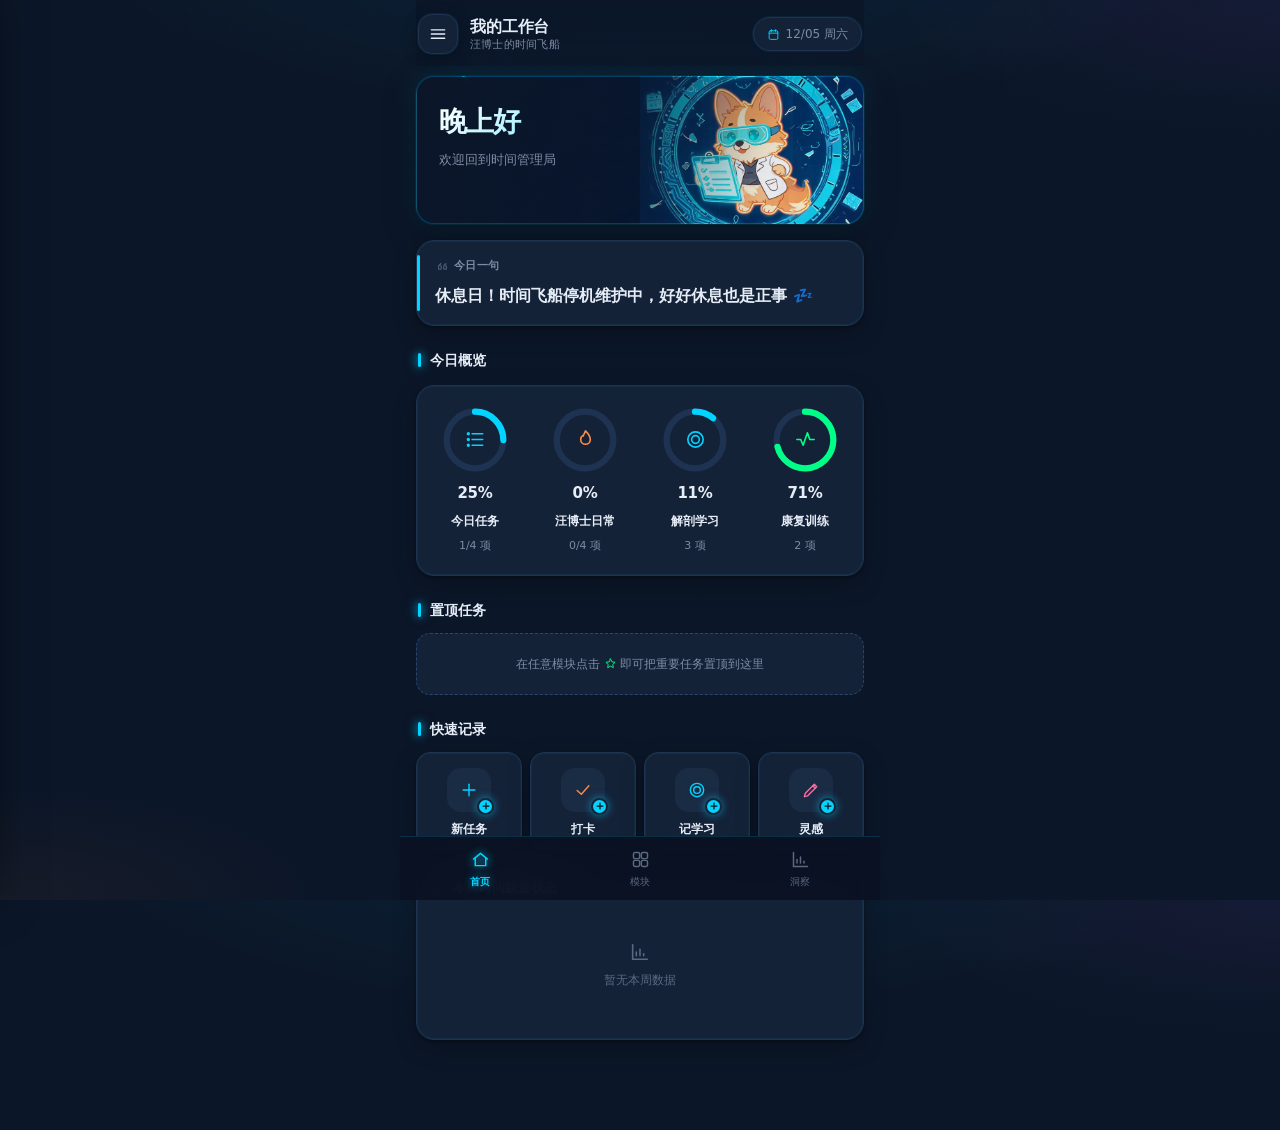
==== dog-bureau/index.html @ 4b3d4a39 "feat: Cartoon Dog Time Bureau Mobile Workbench Co-authored-by: traeagent <traeagent@users.noreply.gi" ====
<!-- Generated by Trae Work -->
<!DOCTYPE html>
<html lang="zh">
<head>
<meta charset="UTF-8" />
<meta name="viewport" content="width=device-width, initial-scale=1.0, viewport-fit=cover" />
<title>我的工作台</title>
<style>
  /* ============================================================
     THEME TOKENS — 一处改色，整站换肤（简约·墨色中性默认）
     ============================================================ */
  :root {
    /* ============================================================
       THEME: 卡通小狗 × 未来时间管理局 —— 深蓝科技感 + 霓虹点缀
       ============================================================ */
    /* ---- 页面与表面 ---- */
    --page-bg: #0b1628;              /* 深邃科技蓝 */
    --surface-card: #142238;         /* 卡片：比页面亮一层 */
    --surface-nested: #1a2b44;       /* 嵌套层：更亮，用于瓦底/hero底 */

    /* ---- 边框 ---- */
    --border: #1e3352;               /* 深蓝，低对比 */
    --border-input: #2a4470;         /* 输入框/按钮的强边框 */

    /* ---- 文本层级 ---- */
    --text: #e6edf7;                 /* 主文本：近白，高对比 */
    --text-secondary: #7e8ba3;       /* 次文本：灰蓝 */
    --text-tertiary: #5a6880;        /* 弱文本：更深的灰蓝 */

    /* ---- 主色（电青 · 科技感核心） ---- */
    --accent: #00d4ff;               /* 电青：按钮、选中态 */
    --accent-muted: rgba(0,212,255,.12);  /* 电青浅底：focus光晕 */
    --on-accent: #06101c;            /* 电青上的文字：深蓝底 */

    /* ---- 模块色（霓虹点缀 · 活泼可爱） ---- */
    --module-1: #ff8c42;             /* 荧光橙（小狗毛色） — 打卡/完成 */
    --module-2: #00d4ff;             /* 电青 — 阅读/学习/趋势 */
    --module-3: #00ff88;             /* 荧光绿 — 运动/连续天数 */
    --module-4: #b86bff;             /* 霓虹紫 — 记账 */
    --module-5: #ff6ba0;             /* 荧光粉 — 笔记/灵感 */

    /* ---- 危险色 ---- */
    --danger: #ff4d6d;               /* 玫红：删除/危险 */
    --danger-muted: rgba(255,77,109,.14);

    /* ---- 抽屉（更深的蓝黑） ---- */
    --drawer-bg: #050d1a;
    --drawer-bg-top: #0a1628;
    --drawer-text: #e6edf7;
    --drawer-text-mute: rgba(230,237,247,.48);
    --drawer-hover: rgba(0,212,255,.08);
    --drawer-active: rgba(0,212,255,.14);

    /* ---- 背景图 ---- */
    --greet-image: url("assets/greet-banner.jpg");
    --page-texture: none;

    /* ---- 圆角 ---- */
    --radius-control: 10px;
    --radius-tile: 14px;
    --radius-card: 18px;
    --radius-sheet: 24px;

    /* ---- 阴影（暗色主题用发光感） ---- */
    --shadow-card: 0 2px 4px rgba(0,0,0,.28), 0 8px 24px rgba(0,0,0,.22), inset 0 0 0 1px rgba(0,212,255,.06);
    --shadow-overlay: 0 0 0 1px rgba(0,212,255,.18), 0 12px 40px rgba(0,0,0,.55), 0 0 24px rgba(0,212,255,.15);

    /* ---- 字体与布局 ---- */
    --font: -apple-system, "PingFang SC", "Microsoft YaHei", system-ui, sans-serif;
    --nav-h: 64px;
  }
  * { box-sizing: border-box; margin: 0; padding: 0; -webkit-tap-highlight-color: transparent; }
  :focus-visible { outline: 2px solid var(--module-2); outline-offset: 2px; border-radius: 4px; }
  button { -webkit-focus-ring-color: var(--module-2); }
  html, body { height: 100%; }
  body {
    background: var(--page-bg);
    color: var(--text); font-family: var(--font); font-size: 15px; line-height: 1.5;
    -webkit-font-smoothing: antialiased;
    max-width: 480px; margin: 0 auto; position: relative;
    min-height: 100vh; overflow-x: hidden;
    /* 科技感渐变底：从深蓝中心向上/向外泛光 */
    background-image:
      radial-gradient(ellipse 80% 40% at 50% -10%, rgba(0,212,255,.08), transparent 60%),
      radial-gradient(ellipse 60% 30% at 100% 0%, rgba(184,107,255,.06), transparent 50%),
      radial-gradient(ellipse 50% 25% at 0% 100%, rgba(255,140,66,.05), transparent 50%);
  }
  /* 点阵网格 —— 科技感底纹 */
  body::before { content:""; position:fixed; inset:0; z-index:-1; pointer-events:none;
    background-image: radial-gradient(circle, rgba(0,212,255,.12) 1px, transparent 1.2px);
    background-size: 20px 20px; background-position: 0 0; opacity:.35;
    mask-image: linear-gradient(180deg, rgba(0,0,0,.6) 0%, transparent 70%);
    -webkit-mask-image: linear-gradient(180deg, rgba(0,0,0,.6) 0%, transparent 70%); }
  /* 第二层：细密电路线装饰 */
  body::after { content:""; position:fixed; inset:0; z-index:-1; pointer-events:none;
    background-image:
      linear-gradient(rgba(0,212,255,.04) 1px, transparent 1px),
      linear-gradient(90deg, rgba(0,212,255,.04) 1px, transparent 1px);
    background-size: 100px 100px; opacity:.5;
    mask-image: radial-gradient(ellipse at 50% 30%, rgba(0,0,0,.7), transparent 60%);
    -webkit-mask-image: radial-gradient(ellipse at 50% 30%, rgba(0,0,0,.7), transparent 60%); }
  .app { padding: 0 16px calc(var(--nav-h) + 26px); }
  svg { display: block; }

  /* ---------- top bar ---------- */
  .topbar { position: sticky; top: 0; z-index: 20; display: flex; align-items: center; gap: 12px;
    padding: 14px 2px 12px; backdrop-filter: blur(16px);
    background: linear-gradient(180deg, rgba(11,22,40,.92), rgba(11,22,40,.6)); }
  .topbar .menu-btn { width: 40px; height: 40px; border: none; border-radius: var(--radius-tile);
    background: var(--surface-card); border: 1px solid var(--border);
    box-shadow: 0 0 0 1px rgba(0,212,255,.08), 0 4px 16px rgba(0,0,0,.3);
    display: grid; place-items: center; cursor: pointer; color: var(--text);
    transition: all .15s; }
  .topbar .menu-btn:active { transform: scale(.93); box-shadow: 0 0 0 1px var(--accent), 0 0 20px rgba(0,212,255,.3); }
  .topbar .title { font-size: 16px; font-weight: 700; letter-spacing: -.01em; flex: 1; line-height: 1.2; }
  .topbar .title small { display:block; font-size: 11px; font-weight: 500; color: var(--text-secondary); letter-spacing:.02em; margin-top: 2px; }
  .date-chip { display: inline-flex; align-items: center; gap: 6px; font-size: 12px; color: var(--text-secondary);
    background: var(--surface-card); border: 1px solid var(--border); border-radius: 999px; padding: 7px 13px;
    box-shadow: 0 0 0 1px rgba(0,212,255,.06); }
  .date-chip svg { color: var(--accent); }

  /* ---------- generic card / section ---------- */
  .card { background: var(--surface-card); border: 1px solid var(--border); border-radius: var(--radius-card); box-shadow: var(--shadow-card); }
  .sec-title { display:flex; align-items:center; gap:9px; font-size: 14px; font-weight: 700; margin: 24px 2px 12px; letter-spacing: -.01em; }
  .sec-title::before { content:""; width: 3px; height: 14px; border-radius: 2px; background: var(--accent); box-shadow: 0 0 8px var(--accent), 0 0 16px rgba(0,212,255,.4); }
  .sec-title .more { margin-left:auto; font-size: 12px; color: var(--text-secondary); font-weight: 500; cursor: pointer; display:inline-flex; align-items:center; gap:2px; }
  .sec-title .more svg { color: var(--text-tertiary); }

  /* ---------- greeting（小狗博士 hero） ---------- */
  .greet { position: relative; overflow: hidden; margin-top: 10px; padding: 24px 22px 26px; border-radius: var(--radius-card);
    border: 1px solid rgba(0,212,255,.22);
    box-shadow: 0 0 0 1px rgba(0,212,255,.08), 0 8px 32px rgba(0,0,0,.35), 0 0 28px rgba(0,212,255,.12);
    min-height: 148px;
    background: var(--surface-nested) var(--greet-image) right center / cover no-repeat; }
  .greet::before { content:""; position:absolute; inset:0; pointer-events:none;
    background: linear-gradient(110deg, rgba(11,22,40,.96) 0%, rgba(11,22,40,.82) 30%, rgba(11,22,40,.55) 50%, rgba(11,22,40,.1) 75%, transparent 100%); }
  .greet::after { content:""; position:absolute; inset:-1px; border-radius: inherit; pointer-events:none;
    background: linear-gradient(135deg, rgba(0,212,255,.25), transparent 40%, transparent 70%, rgba(255,140,66,.15));
    -webkit-mask: linear-gradient(#000 0 0) content-box, linear-gradient(#000 0 0);
    -webkit-mask-composite: xor; mask-composite: exclude; padding:1px; }
  .greet > * { position: relative; z-index: 1; }
  .greet h1 { font-size: 28px; font-weight: 800; letter-spacing: -.03em;
    background: linear-gradient(135deg, #ffffff 0%, #00d4ff 80%);
    -webkit-background-clip: text; background-clip: text; color: transparent; }
  .greet p { color: var(--text-secondary); font-size: 13px; margin-top: 7px; }
  .greet .add { position: absolute; top: 16px; right: 16px; z-index: 2; border:none; cursor:pointer;
    display:inline-flex; align-items:center; gap:6px;
    background: linear-gradient(135deg, #00d4ff, #0099cc); color:#06101c;
    font-size: 13px; font-weight: 800; padding: 9px 15px 9px 12px; border-radius: 999px;
    box-shadow: 0 0 0 1px rgba(0,212,255,.4), 0 0 20px rgba(0,212,255,.4), 0 4px 16px rgba(0,0,0,.3);
    transition: transform .12s, filter .15s; }
  .greet .add:active { transform: scale(.95); filter: brightness(1.2); }
  .greet .add svg { margin-top: -1px; }

  /* ---------- quote card ---------- */
  .quote { margin-top: 16px; padding: 16px 18px; border-radius: var(--radius-card);
    background: var(--surface-card); border: 1px solid var(--border); box-shadow: var(--shadow-card); position: relative; }
  .quote::before { content:""; position:absolute; left:0; top:14px; bottom:14px; width:3px; border-radius:2px; background: var(--accent); }
  .quote .tag { display:inline-flex; align-items:center; gap:6px; font-size: 11px; font-weight: 700; color: var(--text-secondary);
    letter-spacing: .04em; margin-bottom: 9px; }
  .quote .tag svg { color: var(--text-tertiary); }
  .quote .txt { font-size: 16px; font-weight: 600; line-height: 1.55; color: var(--text); }

  /* ---------- overview rings ---------- */
  .rings { display: grid; grid-template-columns: repeat(4, 1fr); gap: 6px; padding: 20px 6px; margin-top: 14px; }
  .ring { display:flex; flex-direction:column; align-items:center; gap: 8px; }
  .ring .dial { position: relative; width: 68px; height: 68px; }
  .ring .dial svg.gauge { transform: rotate(-90deg); width: 68px; height: 68px; }
  .ring .dial .mid { position:absolute; inset:0; display:grid; place-items:center; }
  .ring .pct { font-size: 15px; font-weight: 700; letter-spacing: -.02em; }
  .ring .lbl { font-size: 12px; color: var(--text); font-weight: 600; }
  .ring .sub { font-size: 11px; color: var(--text-secondary); }

  /* ---------- trend + quick record ---------- */
  .panel { background: var(--surface-card); border: 1px solid var(--border); border-radius: var(--radius-card); box-shadow: var(--shadow-card); padding: 14px; }
  .panel.trend-panel { margin-top: 12px; }
  .panel .ph { display:flex; align-items:center; gap:7px; font-size:13px; font-weight:700; }
  .panel .ph svg { color: var(--text-tertiary); }
  .panel .ph .avg { margin-left:auto; font-size:11px; color:var(--text-secondary); font-weight:500; }
  .trend-svg { width:100%; height: auto; margin-top: 12px; display:block; }
  .trend-x { display:flex; justify-content:space-between; font-size:10px; color:var(--text-secondary); margin-top:4px; padding: 0 6px; }
  .trend-empty { display:flex; flex-direction:column; align-items:center; justify-content:center; gap:8px; height: 120px;
    color: var(--text-tertiary); font-size: 12px; margin-top: 8px; }
  .quick-grid { display:grid; grid-template-columns: repeat(4, 1fr); gap: 8px; }
  .qbtn { display:flex; flex-direction:column; align-items:center; gap:9px; padding: 15px 6px 12px; border:none; cursor:pointer;
    border-radius: var(--radius-tile); background: var(--surface-card); border:1px solid var(--border); box-shadow: var(--shadow-card);
    text-align:center; transition: transform .12s, border-color .15s, box-shadow .15s; }
  .qbtn:active { transform: scale(.95); border-color: var(--border-input); box-shadow: var(--shadow-overlay); }
  .qbtn .e { position: relative; width: 44px; height: 44px; border-radius: var(--radius-tile); display:grid; place-items:center; }
  .qbtn .e .qplus { position:absolute; right:-3px; bottom:-3px; width:17px; height:17px; border-radius:50%;
    background: var(--accent); color:var(--on-accent); display:grid; place-items:center; border: 2px solid var(--surface-card); }
  .qbtn .l { font-size: 12px; font-weight: 600; color: var(--text); }

  /* ---------- pinned tasks ---------- */
  .pin-list { display:flex; flex-direction:column; gap: 8px; }
  .pin { display:flex; align-items:center; gap: 11px; padding: 12px 14px; border-radius: var(--radius-tile);
    background: var(--surface-card); border: 1px solid var(--border); box-shadow: var(--shadow-card); }
  .pin-ic { width: 32px; height: 32px; border-radius: var(--radius-tile); display:grid; place-items:center; flex:0 0 auto;
    background: var(--surface-nested); border: 1px solid var(--border); }
  .pin-b { flex:1; min-width:0; cursor:pointer; }
  .pin-t { font-size: 14px; font-weight: 600; overflow:hidden; text-overflow:ellipsis; white-space:nowrap; }
  .pin-t.done { text-decoration: line-through; color: var(--text-secondary); }
  .pin-m { font-size: 11px; color: var(--text-secondary); margin-top: 2px; }
  .pin .arw { color: var(--text-tertiary); flex:0 0 auto; }
  .pin-chk { flex:0 0 auto; width: 24px; height: 24px; border-radius: var(--radius-control); border: 1.6px solid var(--border-input);
    display:grid; place-items:center; cursor:pointer; background:var(--surface-card); color:#fff; transition: all .15s; }
  .pin-chk.on { background: var(--module-1); border-color: var(--module-1); }
  .pin-chk svg { opacity: 0; }
  .pin-chk.on svg { opacity: 1; }
  .pin-step { flex:0 0 auto; display:flex; gap: 6px; }
  .pin-step button { width: 28px; height: 28px; border-radius: var(--radius-control); border: 1px solid var(--border-input);
    background: var(--surface-nested); color: var(--text); font-size: 17px; line-height: 1; cursor:pointer;
    display:grid; place-items:center; transition: all .15s; }
  .pin-step button:active { background: var(--accent-muted); border-color: var(--accent); }
  .pin-empty { padding: 20px 16px; text-align:center; color: var(--text-secondary); font-size: 12px; line-height: 1.7;
    background: var(--surface-card); border: 1px dashed var(--border-input); border-radius: var(--radius-tile); }
  .pin-empty .mini-star { display:inline-flex; vertical-align:-2px; color: var(--module-3); }

  /* ---------- record list (inside a module) ---------- */
  .rec { position: relative; background: var(--surface-card); border: 1px solid var(--border); border-radius: var(--radius-tile);
    box-shadow: var(--shadow-card); padding: 13px 14px; margin-bottom: 9px; transition: border-color .15s; }
  .rec:active { border-color: var(--border-input); }
  .rec .top { display:flex; align-items:flex-start; gap: 11px; }
  .rec .chk { flex:0 0 auto; width: 22px; height: 22px; border-radius: var(--radius-control); border: 1.6px solid var(--border-input);
    display:grid; place-items:center; cursor:pointer; background:var(--surface-card); color:#fff; transition: all .15s; margin-top: 1px; }
  .rec .chk.on { background: var(--module-1); border-color: var(--module-1); }
  .rec .chk svg { opacity: 0; }
  .rec .chk.on svg { opacity: 1; }
  .rec .body { flex:1; min-width:0; padding-right: 52px; }
  .rec .rname { font-weight: 600; font-size: 14.5px; letter-spacing: -.01em; }
  .rec .rname.done { text-decoration: line-through; color: var(--text-secondary); }
  .rec .rmeta { display:flex; flex-wrap:wrap; gap: 7px; margin-top: 7px; align-items:center; }
  .rec .rnote { color: var(--text-secondary); font-size: 12.5px; margin-top: 7px; white-space: pre-wrap; line-height: 1.55; }
  .badge { display:inline-flex; align-items:center; gap:5px; padding: 2px 9px; border-radius: 999px; font-size: 11px; font-weight: 600; }
  .badge .dot { width:6px;height:6px;border-radius:50%;background:currentColor; }
  .rec .acts { position:absolute; top: 8px; right: 8px; display:flex; gap: 2px; }
  .rec .acts button { border:none; background:transparent; color: var(--text-tertiary); cursor:pointer;
    width: 30px; height: 30px; border-radius: var(--radius-control); display:grid; place-items:center; transition: all .15s; }
  .rec .pin-btn:hover { background: var(--surface-nested); color: var(--module-3); }
  .rec .pin-btn.on { color: var(--module-3); }
  .rec .pin-btn.on svg { fill: var(--module-3); }
  .rec .del:hover { background: var(--danger-muted); color: var(--danger); }
  .rec .pbar { height: 5px; border-radius:999px; background: var(--border); overflow:hidden; margin-top: 10px; }
  .rec .pbar i { display:block; height:100%; border-radius:999px; }
  .rec .amt { font-size: 16px; font-weight: 700; letter-spacing:-.02em; margin-right: 56px; white-space:nowrap; }
  .rec .amt.exp { color: var(--danger); }
  .rec .amt.inc { color: var(--module-1); }
  .rec .streak { font-size:12px; color: var(--module-3); font-weight:700; display:inline-flex; align-items:center; gap:4px; }

  .empty { text-align:center; color: var(--text-secondary); padding: 48px 20px; }
  .empty .e { display:inline-grid; place-items:center; width: 58px; height:58px; border-radius: var(--radius-card); background: var(--surface-card); border:1px solid var(--border); color: var(--text-tertiary); margin-bottom: 14px; }

  /* module header (finance summary) */
  .mod-summary { display:grid; grid-template-columns: repeat(3,1fr); gap: 10px; margin-bottom: 14px; }
  .mini { background: var(--surface-card); border: 1px solid var(--border); border-radius: var(--radius-tile); box-shadow: var(--shadow-card); padding: 12px; }
  .mini .l { font-size: 11px; color: var(--text-secondary); }
  .mini .v { font-size: 18px; font-weight: 800; margin-top: 3px; letter-spacing: -.02em; }

  /* module hero header (per-type summary) — compact strip */
  .hero { display:flex; align-items:center; gap: 12px; padding: 12px 14px; border-radius: var(--radius-tile);
    background: var(--surface-card); border: 1px solid var(--border); box-shadow: var(--shadow-card); position:relative; overflow:hidden; }
  .hero.has-cover { padding: 0; min-height: 88px; }
  .hero.has-cover .hero-bg { position:absolute; inset:0; background-size:cover; background-position:center; }
  .hero.has-cover .hero-bg::after { content:""; position:absolute; inset:0; background: linear-gradient(90deg, var(--surface-card) 28%, color-mix(in srgb, var(--surface-card) 60%, transparent) 55%, transparent 80%); }
  .hero.has-cover > .hero-inner { position:relative; z-index:1; padding: 12px 14px; display:flex; align-items:center; gap:12px; }
  .hero-ic { width: 36px; height: 36px; border-radius: var(--radius-tile); display:grid; place-items:center; flex:0 0 auto; }
  .hero-tx { min-width:0; display:flex; align-items:baseline; gap: 7px; flex-wrap:wrap; }
  .hero-v { font-size: 18px; font-weight: 700; letter-spacing: -.02em; line-height: 1; }
  .hero-l { font-size: 12px; color: var(--text-secondary); }
  .hero-bar { height: 5px; border-radius: 999px; background: var(--border); overflow:hidden; margin-top: 10px; }
  .hero-bar i { display:block; height:100%; border-radius:999px; }

  /* record thumbnail */
  .rec .thumb { width:48px; height:48px; border-radius:var(--radius-tile); object-fit:cover; flex:0 0 auto; margin-right:2px; }
  .rec .meta-line { display:flex; align-items:center; gap:6px; flex-wrap:wrap; margin-top:4px; }
  .rec .meta-tag { font-size:12px; font-weight:600; color:var(--text-secondary); }
  .rec .meta-tag::before { content:"·"; margin-right:6px; color:var(--text-tertiary); }
  .rec .meta-tag:first-child::before { display:none; }

  /* ---- layout variants (open-ended: add .rec-layout-xxx in <style> to extend) ---- */
  /* feature: 大图在上 + 标题覆盖 + 正文在下 */
  .rec.rec-layout-feature { flex-direction:column; padding:0; overflow:hidden; }
  .rec.rec-layout-feature .thumb { width:100%; height:140px; border-radius:0; margin:0; }
  .rec.rec-layout-feature .feat-title { padding:10px 12px 4px; font-size:15px; font-weight:700; color:var(--text); }
  .rec.rec-layout-feature .feat-body { padding:0 12px 12px; font-size:13px; color:var(--text-secondary); }
  /* quote: 大字居中 + 留白 */
  .rec.rec-layout-quote { flex-direction:column; align-items:center; text-align:center; padding:20px 16px; }
  .rec.rec-layout-quote .quote-text { font-size:16px; font-weight:600; line-height:1.6; color:var(--text); }
  .rec.rec-layout-quote .quote-meta { margin-top:8px; font-size:12px; color:var(--text-tertiary); }

  /* ---------- bottom nav ---------- */
  .nav { position: fixed; left: 50%; transform: translateX(-50%); bottom: 0; width: 100%; max-width: 480px; height: var(--nav-h);
    background: rgba(10,18,34,.94); backdrop-filter: blur(20px); border-top: 1px solid rgba(0,212,255,.15);
    display: grid; grid-template-columns: repeat(3,1fr); align-items: center; z-index: 30; padding-bottom: env(safe-area-inset-bottom); }
  .nav .n { display:flex; flex-direction:column; align-items:center; gap: 4px; cursor:pointer; color: var(--text-tertiary); font-size: 10px; font-weight: 500;
    transition: color .2s; }
  .nav .n.active { color: var(--accent); font-weight: 700; text-shadow: 0 0 8px rgba(0,212,255,.5); }
  .nav .n.active svg { filter: drop-shadow(0 0 4px var(--accent)); }

  /* ---------- quick record buttons ---------- */
  .qbtn { display:flex; flex-direction:column; align-items:center; gap:9px; padding: 15px 6px 12px; border:none; cursor:pointer;
    border-radius: var(--radius-tile);
    background: var(--surface-card); border: 1px solid var(--border);
    box-shadow: var(--shadow-card);
    text-align:center; transition: transform .12s, border-color .15s, box-shadow .2s; }
  .qbtn:active { transform: scale(.95); border-color: var(--accent); box-shadow: 0 0 0 1px var(--accent), 0 0 20px rgba(0,212,255,.25); }
  .qbtn .e { position: relative; width: 44px; height: 44px; border-radius: var(--radius-tile); display:grid; place-items:center; }
  .qbtn .e .qplus { position:absolute; right:-3px; bottom:-3px; width:17px; height:17px; border-radius:50%;
    background: var(--accent); color:var(--on-accent); display:grid; place-items:center; border: 2px solid var(--surface-card);
    box-shadow: 0 0 8px rgba(0,212,255,.6); }
  .qbtn .l { font-size: 12px; font-weight: 600; color: var(--text); }

  /* ---------- drawer（时间管理局侧栏） ---------- */
  .scrim { position: fixed; inset: 0; background: rgba(0,0,0,.55); backdrop-filter: blur(4px); z-index: 40; opacity:0; pointer-events:none; transition: opacity .22s; }
  .scrim.show { opacity:1; pointer-events:auto; }
  .drawer { position: fixed; top:0; bottom:0; left:0; width: 300px; max-width: 84vw; z-index: 50; transform: translateX(-104%);
    transition: transform .28s cubic-bezier(.2,.8,.25,1); overflow-y:auto;
    background: linear-gradient(180deg, var(--drawer-bg-top), var(--drawer-bg)); color:var(--drawer-text);
    border-right: 1px solid rgba(0,212,255,.12);
    box-shadow: 4px 0 40px rgba(0,0,0,.5); }
  .drawer.show { transform: translateX(0); }
  .drawer .dh { padding: 30px 22px 20px; display:flex; align-items:center; gap: 14px; position: relative;
    border-bottom: 1px solid rgba(0,212,255,.08); }
  .drawer .dh .brand { position: relative; width: 48px; height: 48px; border-radius: var(--radius-tile); overflow: hidden; flex: 0 0 auto;
    background: var(--drawer-hover); border: 1px solid rgba(0,212,255,.2); cursor: pointer;
    box-shadow: 0 0 0 1px rgba(0,212,255,.15), 0 0 20px rgba(0,212,255,.15); }
  .drawer .dh .brand img { width: 100%; height: 100%; object-fit: cover; display: block; }
  .drawer .dh .brand .brand-cam { position:absolute; inset:0; display:grid; place-items:center; opacity:0;
    background: rgba(0,0,0,.5); color:var(--drawer-text); transition: opacity .15s; }
  .drawer .dh .brand:active .brand-cam { opacity:1; }
  .drawer .dh h2 { font-size: 18px; font-weight: 800;
    background: linear-gradient(135deg, #ffffff 0%, #00d4ff 100%);
    -webkit-background-clip: text; background-clip: text; color: transparent; }
  .drawer .dh p { font-size: 11px; opacity: .5; margin-top: 3px; letter-spacing: .08em; text-transform: uppercase; }
  .drawer .dclose { position:absolute; top:20px; right:16px; width:34px;height:34px;border-radius:var(--radius-tile); border:none; cursor:pointer;
    background: rgba(255,255,255,.06); color:var(--drawer-text); display:grid; place-items:center;
    transition: all .15s; }
  .drawer .dclose:active { background: rgba(255,255,255,.15); transform: scale(.93); }
  .drawer .dsep { height:1px; background: linear-gradient(90deg, rgba(0,212,255,.2), rgba(0,212,255,0)); margin: 6px 22px 10px; }
  .drawer .ditem { display:flex; align-items:center; gap: 13px; padding: 13px 22px; cursor:pointer; font-size: 15px; font-weight: 500;
    color: rgba(230,237,247,.75); transition: all .15s;
    border-left: 2px solid transparent; }
  .drawer .ditem svg { color: var(--drawer-text-mute); transition: color .15s; }
  .drawer .ditem.active { background: var(--drawer-active); color:var(--drawer-text); font-weight: 700;
    border-left-color: var(--accent);
    box-shadow: inset 0 0 20px rgba(0,212,255,.05); }
  .drawer .ditem.active svg { color:var(--accent); filter: drop-shadow(0 0 4px rgba(0,212,255,.4)); }
  .drawer .ditem:active { background: rgba(0,212,255,.1); }
  .drawer .dfoot { font-size: 11px; opacity:.35; padding: 20px 22px 28px; }

  /* ---------- modal ---------- */
  .overlay { position: fixed; inset: 0; background: rgba(0,0,0,.62); backdrop-filter: blur(6px); z-index: 60;
    display:flex; align-items:flex-end; justify-content:center; animation: fade .18s ease; }
  @keyframes fade { from { opacity:0; } }
  .modal { background: var(--surface-card); border: 1px solid rgba(0,212,255,.15);
    border-radius: var(--radius-sheet) var(--radius-sheet) 0 0; padding: 22px 20px calc(22px + env(safe-area-inset-bottom));
    width: 100%; max-width: 480px;
    box-shadow: 0 -20px 50px rgba(0,0,0,.6), 0 0 0 1px rgba(0,212,255,.12);
    animation: up .26s cubic-bezier(.2,.8,.25,1); max-height: 88vh; overflow-y:auto; }
  @keyframes up { from { transform: translateY(30px); opacity:0; } }
  .modal .grab { width: 42px; height: 4px; border-radius:999px;
    background: linear-gradient(90deg, var(--border-input), var(--accent));
    margin: 0 auto 16px; box-shadow: 0 0 6px rgba(0,212,255,.3); }
  .modal h2 { font-size: 19px; font-weight: 800; letter-spacing:-.01em; }
  .modal .sub { color: var(--text-secondary); font-size: 13px; margin: 4px 0 16px; }
  .field { margin-bottom: 13px; }
  .field label { display:block; color: var(--text-secondary); font-size: 12px; margin-bottom: 6px; }
  input, select, textarea { font-family: var(--font); font-size: 15px; border: 1px solid var(--border-input); border-radius: var(--radius-tile);
    padding: 11px 12px; background: var(--surface-card); color: var(--text); outline:none; width: 100%;
    transition: border-color .15s, box-shadow .15s; }
  textarea { resize: vertical; min-height: 74px; }
  input:focus, select:focus, textarea:focus { border-color: var(--accent); box-shadow: 0 0 0 3px var(--accent-muted); }
  .frow { display:flex; gap: 10px; }
  .frow .field { flex:1; }
  .seg { display:flex; gap: 8px; }
  .seg .opt { flex:1; text-align:center; padding: 10px; border-radius: var(--radius-tile); border: 1px solid var(--border-input);
    cursor:pointer; font-size: 13px; font-weight: 600; color: var(--text-secondary);
    transition: all .15s; }
  .seg .opt.on { background: var(--accent); border-color: var(--accent); color: var(--on-accent);
    box-shadow: 0 0 0 1px var(--accent), 0 0 16px rgba(0,212,255,.35); }
  .modal-actions { display:flex; align-items:center; gap: 10px; margin-top: 18px; }
  .btn { flex:1; background: linear-gradient(135deg, #00d4ff, #0099cc); color:#06101c; border:none; border-radius: var(--radius-tile); padding: 13px; font-size: 15px; font-weight: 800; cursor:pointer;
    box-shadow: 0 0 0 1px rgba(0,212,255,.4), 0 0 20px rgba(0,212,255,.25), 0 4px 16px rgba(0,0,0,.3);
    transition: all .15s; }
  .btn:active { transform: scale(.97); filter: brightness(1.15); }
  .btn.ghost { flex: 0 0 auto; background: var(--surface-nested); color: var(--text-secondary); border: 1px solid var(--border-input); padding: 13px 20px;
    box-shadow: none; }
  .btn.danger { background: linear-gradient(135deg, #ff4d6d, #cc3a55); color: #fff;
    box-shadow: 0 0 0 1px rgba(255,77,109,.4), 0 0 20px rgba(255,77,109,.25); }
  .link-danger { color: var(--danger); background:none; border:none; font-size: 14px; font-weight: 600; cursor:pointer; }

  /* ---------- insight charts ---------- */
  .bar-list { display:flex; flex-direction:column; gap:11px; margin-top:14px; }
  .bar-row { display:flex; align-items:center; gap:10px; }
  .bar-ic { width:30px; height:30px; border-radius:var(--radius-tile); display:grid; place-items:center; flex:0 0 auto;
    background:var(--surface-nested); border:1px solid var(--border); }
  .bar-name { font-size:13px; font-weight:600; width:64px; flex:0 0 auto; color:var(--text); }
  .bar-row .pbar { flex:1; margin:0; height:7px; }
  .bar-pct { font-size:12px; font-weight:600; color:var(--text-secondary); width:54px; text-align:right; flex:0 0 auto; }

  .donut-wrap { display:flex; gap:18px; align-items:center; margin-top:14px; }
  .donut { position:relative; width:104px; height:104px; flex:0 0 auto; }
  .donut svg { transform:rotate(-90deg); width:104px; height:104px; }
  .donut-mid { position:absolute; inset:0; display:grid; place-items:center; font-size:13px; font-weight:800; color:var(--text); text-align:center; line-height:1.2; }
  .donut-legend { flex:1; display:flex; flex-direction:column; gap:8px; min-width:0; }
  .legend-item { display:flex; align-items:center; gap:8px; font-size:12.5px; }
  .legend-dot { width:9px; height:9px; border-radius:50%; flex:0 0 auto; }
  .legend-name { color:var(--text); font-weight:600; flex:1; min-width:0; overflow:hidden; text-overflow:ellipsis; white-space:nowrap; }
  .legend-amt { color:var(--text); font-weight:700; font-variant-numeric:tabular-nums; }
  .legend-pct { color:var(--text-secondary); width:38px; text-align:right; font-variant-numeric:tabular-nums; }
  .donut-empty { width:68px; height:68px; display:flex; flex-direction:column; align-items:center; justify-content:center; gap:5px; color:var(--text-tertiary); font-size:10px; }

  /* ---------- calendar grid ---------- */
  .cal-panel { margin-top:12px; }
  .cal-hd { display:flex; align-items:center; gap:10px; }
  .cal-nav { width:30px; height:30px; border-radius:var(--radius-tile); border:1px solid var(--border-input); background:var(--surface-nested);
    color:var(--text); cursor:pointer; display:grid; place-items:center; transition: all .15s; }
  .cal-nav:active { background:var(--accent-muted); border-color:var(--accent); }
  .cal-nav[data-cal="prev"] svg { transform: scaleX(-1); }
  .cal-title { flex:1; text-align:center; font-size:14px; font-weight:700; color:var(--text); }
  .cal-chips { display:flex; gap:6px; overflow-x:auto; margin:12px 0 10px; padding-bottom:2px; scrollbar-width:none; }
  .cal-chips::-webkit-scrollbar { display:none; }
  .cal-chip { flex:0 0 auto; font-size:12px; font-weight:600; padding:6px 12px; border-radius:999px;
    border:1px solid var(--border-input); background:var(--surface-card); color:var(--text-secondary); cursor:pointer; white-space:nowrap; transition: all .15s;
    font-family:var(--font); }
  .cal-chip.on { background:var(--accent); border-color:var(--accent); color:var(--on-accent); }
  .cal-dow { display:grid; grid-template-columns:repeat(7,1fr); text-align:center; font-size:12px; color:var(--text-tertiary); font-weight:600; margin-bottom:6px; }
  .cal-grid { display:grid; grid-template-columns:repeat(7,1fr); gap:5px; }
  .cal-cell { aspect-ratio:1; border-radius:var(--radius-control); display:grid; place-items:center; font-size:12px; font-weight:600;
    color:var(--text-secondary); background:var(--surface-nested); border:1px solid var(--border); cursor:pointer; transition: all .15s;
    font-family:var(--font); }
  .cal-cell.blank { background:transparent; border:none; cursor:default; }
  .cal-cell.on { color:#fff; }
  .cal-cell.today { box-shadow: inset 0 0 0 2px var(--accent); }
  .cal-cell:active { transform: scale(.92); }
  .cal-toast { position:fixed; left:50%; bottom:calc(var(--nav-h) + 16px); transform:translateX(-50%) translateY(16px);
    background:var(--text); color:var(--surface-card); font-size:13px; font-weight:600; padding:11px 16px; border-radius:999px;
    box-shadow:var(--shadow-overlay); z-index:70; opacity:0; pointer-events:none; transition:opacity .2s, transform .2s; display:flex; align-items:center; gap:10px; }
  .cal-toast.show { opacity:1; transform:translateX(-50%) translateY(0); pointer-events:auto; }
  .cal-toast button { background:var(--module-2); color:#fff; border:none; border-radius:999px; padding:5px 12px; font-size:12px; font-weight:700; cursor:pointer; font-family:var(--font); }
  .cal-foot { margin-top:12px; font-size:12px; color:var(--text-secondary); display:flex; align-items:center; gap:6px; }
  .cal-foot svg { color:var(--module-3); }

  .hidden { display: none !important; }
</style>
</head>
<body>
<div class="app">
  <div class="topbar">
    <button class="menu-btn" id="btn-menu"></button>
    <div class="title" id="topTitle">我的工作台<small id="topSub">Personal Workbench</small></div>
    <span class="date-chip" id="dateChip"></span>
  </div>
  <div id="screen"></div>
</div>

<!-- bottom nav -->
<div class="nav" id="nav">
  <div class="n active" data-nav="home"></div>
  <div class="n" data-nav="drawer"></div>
  <div class="n" data-nav="insight"></div>
</div>

<!-- drawer -->
<div class="scrim" id="scrim"></div>
<aside class="drawer" id="drawer">
  <div class="dh">
    <button class="dclose" id="drawerClose"></button>
    <div class="brand" id="drawerBrand" title="点击更换头像"><img src="assets/avatar.jpg" alt="头像" id="brandImg"/><span class="brand-cam" id="brandCam"></span></div>
    <input type="file" id="avatarInput" accept="image/*" hidden/>
    <div><h2 id="drawerName">我的工作台</h2><p id="drawerSlogan">Personal Workbench</p></div>
  </div>
  <div class="dsep"></div>
  <div id="drawerList"></div>
  <div class="dsep"></div>
  <div class="dfoot" id="drawerFoot">数据仅存在本机 · 每日更新</div>
</aside>

<script>
/* ============================================================
   CONFIG — 唯一需要定制的地方。
   modules 里每个模块 = 一个功能页；type 决定它长什么样、记什么字段。
   支持的 type：
     todo     今日计划/待办（勾选 + 优先级）
     checkin  习惯打卡（连续天数，每天清零）
     progress 长期计划（进度条：当前/目标）
     finance  记账（收入/支出 + 分类 + 金额）
     note     内容记录/日记（标题 + 正文 + 心情标签）
   图标用 icon 字段（取自下方 ICONS 图标库，全部为单色线性图标）。
   ============================================================ */
const CONFIG = {
  storageKey: "temporal-bureau-v2",
  owner: "时间管理局",
  slogan: "汪博士的时间飞船",
  brand: "🐕‍🔬",

  // 每日一句 —— 汪博士的俏皮话（按星期轮换：周一→周日）
  quotes: [
    "汪！新的一周时间航道开启，今天要把任务清单清空哦！⏰",     // 周一
    "保持节奏，不急不躁，狗狗我也在啃骨头呢 🦴",                  // 周二
    "大目标拆成小步骤，今天推进一帧就好！🚀",                     // 周三
    "坚持到一半最难也最值得，时间线在为你闪光 ✨",               // 周四
    "收个尾，给时间管理局写份今日报告吧 📋",                     // 周五
    "休息日！时间飞船停机维护中，好好休息也是正事 💤",            // 周六
    "复盘一下这一周的时间轨迹，为下周的跃迁留点方向 🌀",          // 周日
  ],

  // 今日概览环形
  overview: [
    { key: "todo",    label: "今日任务", icon: "list",    color: "var(--accent)",
      calc: d => { const it=d.todo||[]; const done=it.filter(x=>x.done).length; return { value: it.length?Math.round(done/it.length*100):0, sub: `${done}/${it.length} 项` }; } },
    { key: "checkin", label: "汪博士日常", icon: "flame",  color: "var(--module-1)",
      calc: d => { const it=d.checkin||[]; const t=today(); const done=it.filter(x=>x.log&&x.log[t]).length; return { value: it.length?Math.round(done/it.length*100):0, sub: `${done}/${it.length} 项` }; } },
    { key: "anatomy", label: "解剖学习", icon: "target",  color: "var(--module-2)",
      calc: d => avgProgress(d.anatomy) },
    { key: "sport",   label: "康复训练", icon: "activity", color: "var(--module-3)",
      calc: d => avgProgress(d.sport) },
  ],

  // 本周状态趋势（用户填写的 __trend，7 个数字）
  trend: {
    title: "本周时间航道状态", unit: "分",
    series: d => (Array.isArray(d.__trend) && d.__trend.length===7) ? d.__trend : [],
  },

  // 快速记录按钮
  quickAdd: [
    { label: "新任务", icon: "plus",   module: "todo",     tint: "#1a2b44", color: "var(--accent)" },
    { label: "打卡",   icon: "check",  module: "checkin",  tint: "#1a2b44", color: "var(--module-1)" },
    { label: "记学习", icon: "target", module: "anatomy",  tint: "#1a2b44", color: "var(--module-2)" },
    { label: "灵感",   icon: "pen",    module: "note",     tint: "#1a2b44", color: "var(--module-5)" },
  ],

  // ============ 模块定义 ============
  modules: [
    {
      key: "todo", name: "时间任务", icon: "list", tint: "#142238", color: "var(--accent)",
      type: "todo", desc: "汪博士派发的今日时间任务清单",
      priorities: [
        { key: "P0", label: "紧急", color: "rgba(255,77,109,.18)", text: "var(--danger)" },
        { key: "P1", label: "重要", color: "rgba(0,212,255,.15)", text: "var(--accent)" },
        { key: "P2", label: "常规", color: "rgba(0,255,136,.12)", text: "var(--module-3)" },
      ],
      seed: [
        { id: 11, title: "肌骨解剖 · 肌肉总表背诵 30min", priority: "P0", done: false, note: "重点：肩胛提肌、斜方肌、菱形肌" },
        { id: 12, title: "整理昨日学习笔记", priority: "P1", done: false, note: "补充神经支配要点" },
        { id: 13, title: "颈椎康复训练 15min", priority: "P1", done: true, note: "" },
        { id: 14, title: "发一条学习心得", priority: "P2", done: false, note: "" },
      ],
    },
    {
      key: "checkin", name: "汪博士日常", icon: "flame", tint: "#142238", color: "var(--module-1)",
      type: "checkin", desc: "打卡汪博士每日例行事项",
      seed: [
        { id: 21, title: "喝够 8 杯水 💧", log: {} },
        { id: 22, title: "23:30 前睡觉 🌙", log: {} },
        { id: 23, title: "颈椎保护操 🐾", log: {} },
        { id: 24, title: "维生素 / 补品 💊", log: {} },
      ],
    },
    {
      key: "anatomy", name: "肌骨解剖", icon: "target", tint: "#142238", color: "var(--module-2)",
      type: "progress", unit: "肌肉", desc: "肌肉篇 · 系统自学进度追踪",
      fields: [
        { key: "bodyRegion", label: "部位", type: "select", options: ["头颈", "肩带", "上臂", "前臂", "躯干", "髋部", "大腿", "小腿", "足部"] },
        { key: "originInsertion", label: "起止点", type: "textarea", placeholder: "起点 → 止点" },
        { key: "nerve", label: "神经支配", type: "text", placeholder: "肩胛背神经 C5" },
      ],
      seed: [
        { id: 31, title: "肩带肌群", current: 0, target: 8, unit: "肌肉", note: "斜方肌、肩胛提肌、菱形肌、前锯肌…", bodyRegion: "肩带" },
        { id: 32, title: "上臂肌群", current: 2, target: 6, unit: "肌肉", note: "肱二头肌、肱三头肌", bodyRegion: "上臂" },
        { id: 33, title: "躯干肌群", current: 0, target: 12, unit: "肌肉", note: "", bodyRegion: "躯干" },
      ],
    },
    {
      key: "sport", name: "康复训练", icon: "activity", tint: "#142238", color: "var(--module-3)",
      type: "progress", unit: "分钟", desc: "配合解剖学习的运动康复",
      seed: [
        { id: 41, title: "颈椎活动度训练", current: 15, target: 20, unit: "分钟", note: "米字操 + 缓慢旋转" },
        { id: 42, title: "肩胛稳定训练", current: 10, target: 15, unit: "分钟", note: "YTWL 系列" },
      ],
    },
    {
      key: "money", name: "时间账本", icon: "wallet", tint: "#142238", color: "var(--module-4)",
      type: "finance", desc: "时间账户 · 收入支出一览",
      categories: ["学习", "生活", "健康", "交通", "娱乐", "工资", "其他"],
      seed: [
        { id: 51, title: "专业书籍", type: "expense", amount: 128, category: "学习", date: isoToday() },
        { id: 52, title: "地铁", type: "expense", amount: 6, category: "交通", date: isoToday() },
        { id: 53, title: "兼职收入", type: "income", amount: 500, category: "工资", date: isoToday() },
      ],
    },
    {
      key: "note", name: "灵感笔记", icon: "pen", tint: "#142238", color: "var(--module-5)",
      type: "note", desc: "随手记录 · 学习心得 · 灵感火花",
      moods: ["💡 灵感", "📚 学习", "😤 感悟", "✅ 今日收获", "🔥 稍后读"],
      seed: [
        { id: 61, title: "肩胛提肌的关键", content: "肩胛提肌紧张会导致头部前倾和颈椎活动受限，长期伏案者必练拉伸。", mood: "📚 学习", date: isoToday() },
        { id: 62, title: "知识星球好帖", content: "关于上交叉综合征的纠正训练方案，值得收藏。", mood: "🔥 稍后读", date: isoToday() },
      ],
    },
    {
      key: "hot", name: "知识收藏", icon: "star", tint: "#142238", color: "var(--accent)",
      type: "note", desc: "时间线稍后读 · 收藏夹",
      moods: ["收藏", "稍后读", "已读"],
      seed: [
        { id: 71, title: "前锯肌激活的 3 个方法", content: "墙壁天使、弹力带拉举、跪姿俯卧撑调整版…", mood: "稍后读", date: isoToday() },
      ],
    },
  ],
};

/* ============================================================
   ICONS — 单色线性图标库（stroke 跟随 color）
   ============================================================ */
const ICONS = {
  home:'<path d="M4 11.5 12 5l8 6.5"/><path d="M6 10.5V19h12v-8.5"/>',
  grid:'<rect x="4" y="4" width="7" height="7" rx="1.6"/><rect x="13" y="4" width="7" height="7" rx="1.6"/><rect x="4" y="13" width="7" height="7" rx="1.6"/><rect x="13" y="13" width="7" height="7" rx="1.6"/>',
  chart:'<path d="M4 20V4"/><path d="M4 20h16"/><path d="M8 16v-4"/><path d="M12 16v-7"/><path d="M16 16v-2"/>',
  user:'<circle cx="12" cy="8" r="3.4"/><path d="M5.5 19c.7-3.2 3.2-5 6.5-5s5.8 1.8 6.5 5"/>',
  plus:'<path d="M12 5v14"/><path d="M5 12h14"/>',
  menu:'<path d="M4 7h16"/><path d="M4 12h16"/><path d="M4 17h16"/>',
  calendar:'<rect x="4" y="5" width="16" height="16" rx="2.5"/><path d="M4 9.5h16"/><path d="M8 3v4"/><path d="M16 3v4"/>',
  list:'<path d="M8.5 6h11"/><path d="M8.5 12h11"/><path d="M8.5 18h11"/><circle cx="4.5" cy="6" r=".9"/><circle cx="4.5" cy="12" r=".9"/><circle cx="4.5" cy="18" r=".9"/>',
  leaf:'<path d="M20 4C10 4 4 9 4 17c0 1 .1 2 .5 3 5.5-9 9-9.5 15.5-16z"/><path d="M4.5 20c3-6 7-9.5 13-11.5"/>',
  book:'<path d="M5 5.5A2.5 2.5 0 0 1 7.5 3H19v14H7.5A2.5 2.5 0 0 0 5 19.5z"/><path d="M5 19.5A2.5 2.5 0 0 1 7.5 17H19v4H7.5A2.5 2.5 0 0 1 5 19.5z"/>',
  activity:'<path d="M3 12h4l2.5 6L14 5l2.5 7H21"/>',
  wallet:'<path d="M4 8a2 2 0 0 1 2-2h11a1.5 1.5 0 0 1 1.5 1.5V8"/><rect x="3.5" y="7.5" width="17" height="11.5" rx="2.5"/><circle cx="16.5" cy="13.2" r="1.3"/>',
  pen:'<path d="M4 20l1.2-4L16 5.2l2.8 2.8L8 19z"/><path d="M14.2 7l2.8 2.8"/>',
  camera:'<path d="M4 8.5h3l1.5-2h7L17 8.5h3v10H4z"/><circle cx="12" cy="13" r="3.2"/>',
  flame:'<path d="M12 3c3 3 5 5.5 5 9a5 5 0 0 1-10 0c0-2 1-3.6 2.6-4.6C9 10.4 10.4 6.2 12 3z"/>',
  target:'<circle cx="12" cy="12" r="8"/><circle cx="12" cy="12" r="4"/>',
  star:'<path d="M12 3.6l2.6 5.3 5.8.85-4.2 4.1 1 5.8L12 16.9l-5.2 2.75 1-5.8-4.2-4.1 5.8-.85z"/>',
  bolt:'<path d="M13 3 5 13h5l-1 8 8-11h-5z"/>',
  quote:'<path d="M9.5 7C7.6 7.9 6.5 9.6 6.5 12v5h5v-6H8.5c0-1.7.7-2.7 2.2-3.4zM19 7c-1.9.9-3 2.6-3 5v5h5v-6h-3c0-1.7.7-2.7 2.2-3.4z"/>',
  chevron:'<path d="M9 5l7 7-7 7"/>',
  check:'<path d="M5 12.5 10 17 19 7"/>',
  trash:'<path d="M4 7h16"/><path d="M9 7V4.5h6V7"/><path d="M6 7l1 13h10l1-13"/><path d="M10 11v6M14 11v6"/>',
  close:'<path d="M6 6l12 12M18 6 6 18"/>',
  sun:'<circle cx="12" cy="12" r="4"/><path d="M12 3v2M12 19v2M4.2 4.2l1.4 1.4M18.4 18.4l1.4 1.4M3 12h2M19 12h2M4.2 19.8l1.4-1.4M18.4 5.6l1.4-1.4"/>',
  moon:'<path d="M20 14.5A8 8 0 1 1 9.5 4 6.5 6.5 0 0 0 20 14.5z"/>',
};
function icon(name, size=22, sw=1.7){
  const path = ICONS[name] || ICONS.grid;
  return `<svg viewBox="0 0 24 24" width="${size}" height="${size}" fill="none" stroke="currentColor" stroke-width="${sw}" stroke-linecap="round" stroke-linejoin="round">${path}</svg>`;
}

/* ============================================================
   ENGINE — 一般无需改动
   ============================================================ */
function isoToday(){ return new Date().toISOString().slice(0,10); }
function today(){ return isoToday(); }
function avgProgress(list){
  if(!list||!list.length) return { value: 0, sub: "0" };
  const v = Math.round(list.reduce((s,x)=>s+Math.min(100,(x.current/x.target)*100||0),0)/list.length);
  return { value: v, sub: `${list.length} 项` };
}
const modOf = k => CONFIG.modules.find(m=>m.key===k);
const $ = s => document.querySelector(s);

const store = {
  load(){
    const raw = localStorage.getItem(CONFIG.storageKey);
    if(raw){ try { return JSON.parse(raw); } catch(e){} }
    const d = {};
    CONFIG.modules.forEach(m => d[m.key] = structuredClone(m.seed||[]));
    return d;
  },
  save(){ localStorage.setItem(CONFIG.storageKey, JSON.stringify(data)); },
};
let data = store.load();
let view = "home";            // home | insight | <moduleKey>
function persist(){ store.save(); render(); }

/* ---------- chrome icons ---------- */
$("#btn-menu").innerHTML = icon("menu", 20);
$("#drawerClose").innerHTML = icon("close", 16);
(function(){
  const now = new Date();
  const wd = "日一二三四五六"[now.getDay()];
  $("#dateChip").innerHTML = `${icon("calendar",13)} ${now.getMonth()+1}/${String(now.getDate()).padStart(2,'0')} 周${wd}`;
})();
document.querySelectorAll('#nav .n').forEach(n=>{
  const t=n.dataset.nav;
  if(t==="home") n.innerHTML = icon("home",21)+"<span>首页</span>";
  else if(t==="insight") n.innerHTML = icon("chart",21)+"<span>洞察</span>";
  else n.innerHTML = icon("grid",21)+"<span>模块</span>";
});

/* ---------- ring svg ---------- */
function ringSVG(pct, color){
  const r=25, c=2*Math.PI*r, off=c*(1-Math.min(100,pct)/100);
  return `<svg class="gauge" viewBox="0 0 60 60"><circle cx="30" cy="30" r="${r}" fill="none" stroke="var(--border)" stroke-width="5.5"/>
    <circle cx="30" cy="30" r="${r}" fill="none" stroke="${color}" stroke-width="5.5" stroke-linecap="round"
      stroke-dasharray="${c}" stroke-dashoffset="${off}"/></svg>`;
}

/* ---------- HOME ---------- */
function renderHome(){
  const now = new Date();
  const dow = (now.getDay()+6)%7;               // 周一=0 … 周日=6
  const q = CONFIG.quotes[dow % CONFIG.quotes.length];
  const hour = now.getHours();
  const hi = hour<5?"夜深了":hour<11?"早上好":hour<13?"中午好":hour<18?"下午好":"晚上好";

  // overview rings
  const rings = CONFIG.overview.map(o=>{
    const r=o.calc(data);
    return `<div class="ring" data-open="${o.key}"><div class="dial">${ringSVG(r.value,o.color)}<span class="mid" style="color:${o.color}">${icon(o.icon,23)}</span></div>
      <div class="pct">${r.value}%</div><div class="lbl">${o.label}</div><div class="sub">${r.sub}</div></div>`;
  }).join("");

  // pinned tasks (置顶) — 跨模块收集 item.pinned；就地交互，不跳转
  const pins=[];
  CONFIG.modules.forEach(m=>(data[m.key]||[]).forEach(x=>{ if(x.pinned) pins.push({m,x}); }));
  const chkMark=icon("check",13,2.6);
  const pinSub=(m,x)=>{
    if(m.type==="checkin") return `${m.name} · 连续 ${streak(x.log)} 天`;
    if(m.type==="progress"){ const pct=Math.round((x.current/x.target)*100||0); return `${m.name} · ${x.current}/${x.target} ${x.unit||m.unit||''} · ${Math.min(100,pct)}%`; }
    return m.name;
  };
  const pinCtl=(m,x)=>{
    if(m.type==="checkin"){ const on=!!(x.log&&x.log[today()]); return `<div class="pin-chk js-pin-chk ${on?'on':''}" data-mkey="${m.key}" data-id="${x.id}">${chkMark}</div>`; }
    if(m.type==="todo"){ return `<div class="pin-chk js-pin-chk ${x.done?'on':''}" data-mkey="${m.key}" data-id="${x.id}">${chkMark}</div>`; }
    if(m.type==="progress"){ return `<div class="pin-step"><button class="js-pin-dec" data-mkey="${m.key}" data-id="${x.id}" aria-label="减">−</button><button class="js-pin-inc" data-mkey="${m.key}" data-id="${x.id}" aria-label="加">+</button></div>`; }
    return `<span class="arw">${icon("chevron",14,2)}</span>`;
  };
  const pinned = pins.length ? pins.map(({m,x})=>`<div class="pin">
      <span class="pin-ic" style="color:${m.color}">${icon(m.icon,17)}</span>
      <div class="pin-b js-pin-open" data-mkey="${m.key}" data-id="${x.id}"><div class="pin-t ${(m.type==='todo'&&x.done)?'done':''}">${esc(x.title)}</div><div class="pin-m">${pinSub(m,x)}</div></div>
      ${pinCtl(m,x)}</div>`).join("")
    : `<div class="pin-empty">在任意模块点击 <span class="mini-star">${icon("star",13)}</span> 即可把重要任务置顶到这里</div>`;

  // trend
  const series = CONFIG.trend.series(data);
  const hasTrend = series.length>0;
  const avg = hasTrend ? Math.round(series.reduce((a,b)=>a+b,0)/series.length) : 0;
  const trend = hasTrend ? trendSVG(series)
    : `<div class="trend-empty">${icon("chart",22)}<span>暂无本周数据</span></div>`;

  const quick = CONFIG.quickAdd.map(q=>`<button class="qbtn" data-quick="${q.module}"><span class="e" style="background:${q.tint};color:${q.color}">${icon(q.icon,20)}<i class="qplus">${icon("plus",10,3)}</i></span><span class="l">${q.label}</span></button>`).join("");

  $("#screen").innerHTML = `
    <div class="greet"><div><h1>${hi}</h1><p>欢迎回到${CONFIG.owner}</p></div></div>
    <div class="quote"><span class="tag">${icon("quote",13)} 今日一句</span><div class="txt">${esc(q)}</div></div>
    <div class="sec-title">今日概览</div>
    <div class="card rings">${rings}</div>
    <div class="sec-title">置顶任务</div>
    <div class="pin-list">${pinned}</div>
    <div class="sec-title">快速记录</div>
    <div class="quick-grid">${quick}</div>
    <div class="panel trend-panel"><div class="ph">${icon("chart",15)} ${CONFIG.trend.title}${hasTrend?`<span class="avg">均 ${avg}${CONFIG.trend.unit}</span>`:''}</div>
      ${trend}${hasTrend?`<div class="trend-x"><span>一</span><span>二</span><span>三</span><span>四</span><span>五</span><span>六</span><span>日</span></div>`:''}</div>`;

  wireHome();
}

function trendSVG(series){
  const w=320, h=120, padX=10, padTop=14, padBot=18;
  const max=Math.max(...series), min=Math.min(...series);
  const rng=(max-min)||1;
  const innerW=w-2*padX, innerH=h-padTop-padBot;
  const pts=series.map((v,i)=>{
    const x=padX+innerW*i/(series.length-1);
    const y=padTop+innerH*(1-(v-min)/rng);
    return [x,y];
  });
  const line=pts.map((p,i)=>(i?'L':'M')+p[0].toFixed(1)+' '+p[1].toFixed(1)).join(' ');
  const area=line+` L ${padX+innerW} ${h-padBot} L ${padX} ${h-padBot} Z`;
  const dots=pts.map(p=>`<circle cx="${p[0].toFixed(1)}" cy="${p[1].toFixed(1)}" r="3" fill="#fff" stroke="var(--module-2)" stroke-width="2"/>`).join('');
  return `<svg class="trend-svg" viewBox="0 0 ${w} ${h}" preserveAspectRatio="xMidYMid meet">
    <defs><linearGradient id="tg" x1="0" y1="0" x2="0" y2="1"><stop offset="0" stop-color="var(--module-2)" stop-opacity=".22"/><stop offset="1" stop-color="var(--module-2)" stop-opacity="0"/></linearGradient></defs>
    <path d="${area}" fill="url(#tg)"/><path d="${line}" fill="none" stroke="var(--module-2)" stroke-width="2.4" stroke-linecap="round" stroke-linejoin="round"/>${dots}</svg>`;
}

/* ---------- donut chart (支出占比) ---------- */
function donutSVG(segs){
  const total=segs.reduce((s,x)=>s+x.amount,0)||1;
  const r=42, c=2*Math.PI*r; let acc=0; const out=[];
  segs.forEach(s=>{
    const len=(s.amount/total)*c;
    out.push(`<circle cx="52" cy="52" r="${r}" fill="none" stroke="${s.color}" stroke-width="14"
      stroke-dasharray="${len.toFixed(2)} ${(c-len).toFixed(2)}" stroke-dashoffset="${(c-acc).toFixed(2)}" transform="rotate(-90 52 52)"/>`);
    acc+=len;
  });
  return `<svg viewBox="0 0 104 104" width="104" height="104">${out.join("")}</svg>`;
}

/* ---------- calendar grid (打卡月视图) ---------- */
let calMonth=null, calItemId=null;
function renderCalendar(m, it){
  if(!it.length) return "";
  const now=new Date();
  const cm=calMonth||{y:now.getFullYear(),m:now.getMonth()};
  const item=it.find(x=>x.id===calItemId)||it[0]; calItemId=item.id;
  const y=cm.y, mo=cm.m;
  const startDow=new Date(y,mo,1).getDay();
  const days=new Date(y,mo+1,0).getDate();
  const todayIso=isoToday();
  const log=item.log||{};
  const chips=it.map(x=>`<button type="button" class="cal-chip ${x.id===item.id?'on':''}" data-calitem="${x.id}">${esc(x.title)}</button>`).join("");
  let cells="", monthCount=0;
  for(let i=0;i<startDow;i++) cells+=`<div class="cal-cell blank"></div>`;
  for(let d=1;d<=days;d++){
    const ds=`${y}-${String(mo+1).padStart(2,'0')}-${String(d).padStart(2,'0')}`;
    const on=!!log[ds]; if(on) monthCount++;
    cells+=`<button type="button" class="cal-cell ${on?'on':''} ${ds===todayIso?'today':''}" data-date="${ds}"${on?` style="background:${m.color};border-color:${m.color}"`:''}>${d}</button>`;
  }
  return `<div class="panel cal-panel">
    <div class="cal-hd"><button class="cal-nav" data-cal="prev" aria-label="上月">${icon("chevron",16,2)}</button>
      <span class="cal-title">${y}年${mo+1}月</span>
      <button class="cal-nav" data-cal="next" aria-label="下月">${icon("chevron",16,2)}</button></div>
    <div class="cal-chips">${chips}</div>
    <div class="cal-dow">${"日一二三四五六".split("").map(x=>`<span>${x}</span>`).join("")}</div>
    <div class="cal-grid">${cells}</div>
    <div class="cal-foot">${icon("flame",13)} 连续 ${streak(log)} 天 · 本月 ${monthCount}/${days} 天</div></div>`;
}
function wireCalendar(key, it){
  const block=$("#screen").querySelector(".cal-panel"); if(!block) return;
  block.querySelectorAll("[data-cal]").forEach(el=>el.onclick=()=>{
    const now=new Date(); let y=calMonth?calMonth.y:now.getFullYear(), mo=calMonth?calMonth.m:now.getMonth();
    if(el.dataset.cal==="prev"){ mo--; if(mo<0){mo=11;y--;} }
    else { mo++; if(mo>11){mo=0;y++;} }
    calMonth={y,m:mo}; render();
  });
  block.querySelectorAll("[data-calitem]").forEach(el=>el.onclick=()=>{ calItemId=+el.dataset.calitem; render(); });
  block.querySelectorAll(".cal-cell[data-date]").forEach(el=>el.onclick=()=>{
    const item=it.find(x=>x.id===calItemId)||it[0]; if(!item) return;
    const ds=el.dataset.date; item.log=item.log||{};
    const wasOn=!!item.log[ds];
    const todayIso=isoToday();
    // 今天之前的日期取消打卡：高风险（会断连续），先确认
    if(wasOn && ds<todayIso){
      confirmCalUncheck(item, ds);
      return;
    }
    if(wasOn) delete item.log[ds]; else item.log[ds]=true;
    persist();
    if(wasOn) showCalUndo(item, ds);
  });
}
let calToastTimer=null;
function showCalUndo(item, ds){
  let t=$("#calToast");
  if(!t){ t=document.createElement("div"); t.id="calToast"; t.className="cal-toast"; document.body.appendChild(t); }
  t.innerHTML=`已取消 ${ds.slice(5)} 打卡<button type="button" id="calUndo">撤销</button>`;
  t.classList.add("show");
  const undo=$("#calUndo"); if(undo) undo.onclick=()=>{ item.log=item.log||{}; item.log[ds]=true; persist(); hideCalToast(); };
  clearTimeout(calToastTimer);
  calToastTimer=setTimeout(hideCalToast, 4000);
}
function hideCalToast(){ const t=$("#calToast"); if(t) t.classList.remove("show"); }
function confirmCalUncheck(item, ds){
  const overlay=document.createElement("div"); overlay.className="overlay";
  overlay.innerHTML=`<div class="modal"><div class="grab"></div><h2>取消打卡</h2>
    <div class="sub">取消 ${ds} 的打卡可能会中断连续天数，确定吗？</div>
    <div class="modal-actions"><button class="btn ghost" id="cu-cancel">保留</button><button class="btn danger" id="cu-ok">取消打卡</button></div></div>`;
  document.body.appendChild(overlay);
  const close=()=>overlay.remove();
  overlay.onclick=e=>{ if(e.target===overlay) close(); };
  overlay.querySelector("#cu-cancel").onclick=close;
  overlay.querySelector("#cu-ok").onclick=()=>{ delete item.log[ds]; persist(); close(); showCalUndo(item, ds); };
}

function wireHome(){
  $("#screen").querySelectorAll("[data-open]").forEach(el=>el.onclick=()=>go(el.dataset.open));
  $("#screen").querySelectorAll("[data-quick]").forEach(el=>el.onclick=()=>{ go(el.dataset.quick); openEditor(el.dataset.quick,null); });
  const find=el=>(data[el.dataset.mkey]||[]).find(i=>i.id==el.dataset.id);
  // 置顶卡：就地打卡 / 完成
  $("#screen").querySelectorAll(".js-pin-chk").forEach(el=>el.onclick=e=>{
    e.stopPropagation(); const m=modOf(el.dataset.mkey), x=find(el); if(!x) return;
    if(m.type==="todo"){ x.done=!x.done; }
    else if(m.type==="checkin"){ x.log=x.log||{}; const t=today(); x.log[t]?delete x.log[t]:x.log[t]=true; }
    persist();
  });
  // 置顶卡：就地改数字
  $("#screen").querySelectorAll(".js-pin-inc").forEach(el=>el.onclick=e=>{ e.stopPropagation(); const x=find(el); if(!x) return; x.current=(+x.current||0)+1; persist(); });
  $("#screen").querySelectorAll(".js-pin-dec").forEach(el=>el.onclick=e=>{ e.stopPropagation(); const x=find(el); if(!x) return; x.current=Math.max(0,(+x.current||0)-1); persist(); });
  // 置顶卡：点标题区查看详情 / 改状态
  $("#screen").querySelectorAll(".js-pin-open").forEach(el=>el.onclick=()=>openEditor(el.dataset.mkey, find(el)));
}

/* ---------- INSIGHT ---------- */
function renderInsight(){
  // 模块完成度柱状条
  const DONUT_COLORS=["var(--module-4)","var(--module-3)","var(--module-5)","var(--module-2)","var(--module-1)","var(--danger)","var(--text-tertiary)"];
  const bars = CONFIG.modules.map(m=>{
    const it=data[m.key]||[]; let pct=0, label="";
    if(m.type==="todo"){ const d=it.filter(x=>x.done).length; pct=it.length?Math.round(d/it.length*100):0; label=`${d}/${it.length}`; }
    else if(m.type==="checkin"){ const t=today(); const d=it.filter(x=>x.log&&x.log[t]).length; pct=it.length?Math.round(d/it.length*100):0; label=`${d}/${it.length}`; }
    else if(m.type==="progress"){ pct=avgProgress(it).value; label=`${pct}%`; }
    else if(m.type==="finance"){ const e=it.filter(x=>x.type==="expense").reduce((s,x)=>s+ +x.amount,0); label=`¥${e}`; }
    else { label=`${it.length} 条`; }
    return {m, pct, label};
  });
  const barAvg = bars.length ? Math.round(bars.reduce((s,b)=>s+b.pct,0)/bars.length) : 0;
  const barList = bars.map(b=>`<div class="bar-row" data-open="${b.m.key}" role="button" tabindex="0">
    <span class="bar-ic" style="color:${b.m.color}">${icon(b.m.icon,17)}</span>
    <span class="bar-name">${b.m.name}</span>
    <div class="pbar"><i style="width:${Math.min(100,b.pct)}%;background:${b.m.color}"></i></div>
    <span class="bar-pct">${b.label}</span></div>`).join("");

  // 支出构成 donut
  const money = data.money||[];
  const exps = money.filter(x=>x.type==="expense");
  const totalExp = exps.reduce((s,x)=>s+ +x.amount,0);
  const cats = (modOf("money")&&modOf("money").categories)||[];
  let segs = cats.map(c=>({ cat:c, amount: exps.filter(x=>x.category===c).reduce((s,x)=>s+ +x.amount,0) }))
    .filter(s=>s.amount>0).sort((a,b)=>b.amount-a.amount);
  segs.forEach((s,i)=>s.color=DONUT_COLORS[i%DONUT_COLORS.length]);
  const donut = segs.length ? donutSVG(segs) : `<div class="donut-empty">${icon("wallet",22)}<span>暂无</span></div>`;
  const legend = segs.map(s=>{ const p=totalExp?Math.round(s.amount/totalExp*100):0;
    return `<div class="legend-item"><span class="legend-dot" style="background:${s.color}"></span>
      <span class="legend-name">${esc(s.cat)}</span><span class="legend-amt">¥${s.amount}</span><span class="legend-pct">${p}%</span></div>`; }).join("");

  $("#screen").innerHTML = `<div class="greet"><div><h1>洞察</h1><p>各模块进展一览 · 记录—执行—统计—反馈</p></div></div>
    <div class="sec-title">模块完成度</div>
    <div class="panel"><div class="ph">${icon("chart",15)} 模块完成度<span class="avg">均 ${barAvg}%</span></div>
      <div class="bar-list">${barList}</div></div>
    <div class="sec-title">支出构成</div>
    <div class="panel"><div class="ph">${icon("wallet",15)} 支出构成<span class="avg">合计 ¥${totalExp}</span></div>
      <div class="donut-wrap"><div class="donut">${donut}${segs.length?`<span class="donut-mid">¥${totalExp}</span>`:''}</div>
        <div class="donut-legend">${legend}</div></div></div>`;
  $("#screen").querySelectorAll("[data-open]").forEach(el=>el.onclick=()=>go(el.dataset.open));
}

/* ---------- MODULE VIEW ---------- */
function renderModule(key){
  const m=modOf(key); const it=data[key]||[];
  const t=today();
  let head="", extra="";
  if(m.type==="finance"){
    const inc=it.filter(x=>x.type==="income").reduce((s,x)=>s+ +x.amount,0);
    const exp=it.filter(x=>x.type==="expense").reduce((s,x)=>s+ +x.amount,0);
    head=`<div class="mod-summary">
      <div class="mini"><div class="l">收入</div><div class="v" style="color:var(--module-1)">¥${inc}</div></div>
      <div class="mini"><div class="l">支出</div><div class="v" style="color:var(--danger)">¥${exp}</div></div>
      <div class="mini"><div class="l">结余</div><div class="v">¥${inc-exp}</div></div></div>`;
  } else if(m.type==="todo"){
    const done=it.filter(x=>x.done).length; const pct=it.length?Math.round(done/it.length*100):0;
    head=headHero(m, `${done}/${it.length}`, "今日已完成", pct);
  } else if(m.type==="checkin"){
    const done=it.filter(x=>x.log&&x.log[t]).length; const pct=it.length?Math.round(done/it.length*100):0;
    head=headHero(m, `${done}/${it.length}`, "今日已打卡", pct);
  } else if(m.type==="progress"){
    const p=avgProgress(it);
    head=headHero(m, `${p.value}%`, `平均进度 · ${it.length} 项`, p.value);
  } else if(m.type==="note"){
    const todayN=it.filter(x=>x.date===t).length;
    head=headHero(m, `${it.length}`, `条记录 · 今日 ${todayN} 条`, null);
  }
  if(m.type==="checkin") extra=renderCalendar(m,it);
  const body = it.length ? it.map(x=>recHTML(m,x)).join("")
    : `<div class="empty"><span class="e">${icon(m.icon,26)}</span><div>还没有记录，点上方「新建」添加第一条吧</div></div>`;
  $("#screen").innerHTML = `<div class="greet"><div><h1>${m.name}</h1><p>${m.desc}</p></div>
      <button class="add" id="btn-add">${icon("plus",16,2.2)}新建</button></div>
    <div style="margin-top:16px">${head}${extra}
      <div class="sec-title">记录</div>${body}</div>`;
  wireModule(key);
}

/* per-module hero header: compact strip — icon + big number + label + optional progress bar */
function headHero(m, big, label, pct){
  const inner=`<div class="hero-ic" style="background:${m.tint};color:${m.color}">${icon(m.icon,20)}</div>
    <div style="flex:1;min-width:0"><div class="hero-tx"><span class="hero-v">${big}</span><span class="hero-l">${label}</span></div>
    ${pct!=null?`<div class="hero-bar"><i style="width:${Math.min(100,pct)}%;background:${m.color}"></i></div>`:''}</div>`;
  if(m.cover) return `<div class="hero has-cover"><div class="hero-bg" style="background-image:url('${attr(m.cover)}')"></div><div class="hero-inner">${inner}</div></div>`;
  return `<div class="hero">${inner}</div>`;
}

function recHTML(m,x){
  const pin=`<button class="pin-btn js-pin ${x.pinned?'on':''}" data-id="${x.id}" title="置顶">${icon("star",15)}</button>`;
  const del=`<button class="del js-del" data-id="${x.id}" title="删除">${icon("trash",16)}</button>`;
  const acts=`<div class="acts">${pin}${del}</div>`;
  const chkMark=icon("check",14,2.4);
  const thumb=x.image?`<img class="thumb" src="${attr(x.image)}" alt="">`:'';
  const customMeta=(m.fields||[]).filter(f=>x[f.key]).map(f=>`<span class="meta-tag">${esc(x[f.key])}</span>`).join("");
  const customBlock=customMeta?`<div class="meta-line">${customMeta}</div>`:'';
  const layout=x.layout||'default';
  const layoutCls=`rec-layout-${layout}`;

  // feature layout: 大图在上 + 标题 + 正文 (适合有图记录)
  if(layout==='feature' && x.image){
    const body=(x.content||x.note||'').trim();
    return `<div class="rec ${layoutCls}">${acts}<div class="top" data-edit="${x.id}" style="flex-direction:column">
      ${thumb}
      <div class="feat-title">${esc(x.title||'无标题')}</div>
      ${body?`<div class="feat-body">${esc(body)}</div>`:''}
      ${customBlock?`<div style="padding:0 12px 12px">${customBlock}</div>`:''}</div></div>`;
  }
  // quote layout: 大字居中 (适合短文本/灵感/金句)
  if(layout==='quote'){
    const text=(x.content||x.title||'').trim();
    return `<div class="rec ${layoutCls}">${acts}<div class="top" data-edit="${x.id}" style="flex-direction:column;align-items:center;text-align:center">
      <div class="quote-text">${esc(text)}</div>
      ${x.mood?`<div class="quote-meta">${esc(x.mood)}${x.date?` · ${esc(x.date)}`:''}</div>`:(x.date?`<div class="quote-meta">${esc(x.date)}</div>`:'')}
      ${customBlock?`<div style="margin-top:8px">${customBlock}</div>`:''}</div></div>`;
  }

  // default layout (原有逻辑)
  if(m.type==="todo"){
    const p=(m.priorities||[]).find(p=>p.key===x.priority);
    return `<div class="rec ${layoutCls}">${acts}<div class="top">
      <div class="chk js-chk ${x.done?'on':''}" data-id="${x.id}">${chkMark}</div>
      ${thumb}
      <div class="body" data-edit="${x.id}"><div class="rname ${x.done?'done':''}">${esc(x.title)}</div>
      <div class="rmeta">${p?`<span class="badge" style="background:${p.color};color:${p.text}"><span class="dot"></span>${p.label}</span>`:''}</div>
      ${x.note?`<div class="rnote">${esc(x.note)}</div>`:''}${customBlock}</div></div></div>`;
  }
  if(m.type==="checkin"){
    const on=!!(x.log&&x.log[today()]); const st=streak(x.log);
    return `<div class="rec ${layoutCls}">${acts}<div class="top">
      <div class="chk js-chk ${on?'on':''}" data-id="${x.id}">${chkMark}</div>
      ${thumb}
      <div class="body" data-edit="${x.id}"><div class="rname">${esc(x.title)}</div>
      <div class="rmeta"><span class="streak">${icon("flame",13)} 连续 ${st} 天</span>${on?'<span class="badge" style="background:var(--accent-muted);color:var(--accent)">今日已打卡</span>':''}</div>${customBlock}</div></div></div>`;
  }
  if(m.type==="progress"){
    const pct=Math.min(100,Math.round((x.current/x.target)*100||0));
    return `<div class="rec ${layoutCls}">${acts}<div class="top">${thumb}<div class="body" data-edit="${x.id}">
      <div class="rname">${esc(x.title)}</div>
      <div class="rmeta"><span style="color:var(--text-secondary);font-size:13px">${x.current}/${x.target} ${x.unit||m.unit||''} · ${pct}%</span></div>
      <div class="pbar"><i style="width:${pct}%;background:${m.color}"></i></div>
      ${x.note?`<div class="rnote">${esc(x.note)}</div>`:''}${customBlock}</div></div></div>`;
  }
  if(m.type==="finance"){
    const inc=x.type==="income";
    return `<div class="rec ${layoutCls}">${acts}<div class="top">${thumb}<div class="body" data-edit="${x.id}">
      <div class="rname">${esc(x.title)}</div>
      <div class="rmeta"><span class="badge" style="background:var(--surface-nested);color:var(--text-secondary)">${esc(x.category||'其他')}</span><span style="color:var(--text-secondary);font-size:12px">${x.date||''}</span></div>${customBlock}</div>
      <div class="amt ${inc?'inc':'exp'}" style="margin-left:auto">${inc?'+':'-'}¥${x.amount}</div></div></div>`;
  }
  // note
  return `<div class="rec ${layoutCls}">${acts}<div class="top">${thumb}<div class="body" data-edit="${x.id}">
    <div class="rname">${esc(x.title||'无标题')}</div>
    <div class="rmeta">${x.mood?`<span class="badge" style="background:var(--accent-muted);color:var(--accent)">${esc(x.mood)}</span>`:''}<span style="color:var(--text-secondary);font-size:12px">${x.date||''}</span></div>
    ${x.content?`<div class="rnote">${esc(x.content)}</div>`:''}${customBlock}</div></div></div>`;
}

function streak(log){
  if(!log) return 0; let n=0; const d=new Date();
  for(;;){ const key=d.toISOString().slice(0,10); if(log[key]){ n++; d.setDate(d.getDate()-1); } else break; }
  return n;
}

function wireModule(key){
  const m=modOf(key);
  $("#screen").querySelectorAll(".js-chk").forEach(el=>el.onclick=e=>{
    e.stopPropagation(); const x=(data[key]).find(i=>i.id==el.dataset.id);
    if(m.type==="todo"){ x.done=!x.done; }
    else if(m.type==="checkin"){ x.log=x.log||{}; const t=today(); x.log[t]?delete x.log[t]:x.log[t]=true; }
    persist();
  });
  $("#screen").querySelectorAll("[data-edit]").forEach(el=>el.onclick=()=>openEditor(key,(data[key]).find(i=>i.id==el.dataset.edit)));
  $("#screen").querySelectorAll(".js-del").forEach(el=>el.onclick=e=>{ e.stopPropagation(); confirmDelete(key, el.dataset.id); });
  $("#screen").querySelectorAll(".js-pin").forEach(el=>el.onclick=e=>{ e.stopPropagation(); const x=(data[key]).find(i=>i.id==el.dataset.id); x.pinned=!x.pinned; persist(); });
  const add=$("#btn-add"); if(add) add.onclick=()=>openEditor(key,null);
  if(m.type==="checkin") wireCalendar(key, data[key]||[]);
}

/* ---------- EDITOR MODAL (per type) ---------- */
function openEditor(key, item){
  const m=modOf(key); const editing=!!item;
  const d = item || newItem(m);
  let fields="";
  if(m.type==="todo"){
    fields=`<div class="field"><label>任务</label><input id="f-title" value="${attr(d.title)}" placeholder="要做什么？"/></div>
      <div class="field"><label>优先级</label><div class="seg" id="f-prio">${(m.priorities||[]).map(p=>`<div class="opt ${p.key===d.priority?'on':''}" data-v="${p.key}">${p.label}</div>`).join("")}</div></div>
      <div class="field"><label>备注</label><textarea id="f-note" placeholder="补充说明">${esc(d.note||'')}</textarea></div>`;
  } else if(m.type==="checkin"){
    fields=`<div class="field"><label>打卡项</label><input id="f-title" value="${attr(d.title)}" placeholder="例如：喝够 8 杯水"/></div>
      <p class="sub" style="margin:0">保存后可在列表点击左侧方块打卡；连续天数自动统计，每天从零开始。</p>`;
  } else if(m.type==="progress"){
    fields=`<div class="field"><label>名称</label><input id="f-title" value="${attr(d.title)}" placeholder="书名 / 目标"/></div>
      <div class="frow"><div class="field"><label>当前</label><input id="f-cur" type="number" value="${d.current??0}"/></div>
      <div class="field"><label>目标</label><input id="f-tgt" type="number" value="${d.target??1}"/></div>
      <div class="field"><label>单位</label><input id="f-unit" value="${attr(d.unit||m.unit||'')}"/></div></div>
      <div class="field"><label>摘录 / 想法</label><textarea id="f-note" placeholder="随手记">${esc(d.note||'')}</textarea></div>`;
  } else if(m.type==="finance"){
    fields=`<div class="field"><label>类型</label><div class="seg" id="f-ftype">
        <div class="opt ${d.type!=='income'?'on':''}" data-v="expense">支出</div>
        <div class="opt ${d.type==='income'?'on':''}" data-v="income">收入</div></div></div>
      <div class="frow"><div class="field"><label>项目</label><input id="f-title" value="${attr(d.title)}" placeholder="午餐 / 稿费"/></div>
      <div class="field"><label>金额 ¥</label><input id="f-amt" type="number" value="${d.amount??''}" placeholder="0"/></div></div>
      <div class="field"><label>分类</label><div class="seg" style="flex-wrap:wrap" id="f-cat">${(m.categories||[]).map(c=>`<div class="opt ${c===d.category?'on':''}" data-v="${attr(c)}" style="flex:0 0 auto">${esc(c)}</div>`).join("")}</div></div>
      <div class="field"><label>日期</label><input id="f-date" type="date" value="${d.date||isoToday()}"/></div>`;
  } else { // note
    fields=`<div class="field"><label>标题</label><input id="f-title" value="${attr(d.title)}" placeholder="给这条起个名"/></div>
      ${(m.moods&&m.moods.length)?`<div class="field"><label>标签 / 心情</label><div class="seg" style="flex-wrap:wrap" id="f-mood">${m.moods.map(md=>`<div class="opt ${md===d.mood?'on':''}" data-v="${attr(md)}" style="flex:0 0 auto">${md}</div>`).join("")}</div></div>`:''}
      <div class="field"><label>内容</label><textarea id="f-content" placeholder="写点什么…">${esc(d.content||'')}</textarea></div>
      <div class="field"><label>日期</label><input id="f-date" type="date" value="${d.date||isoToday()}"/></div>`;
  }

  // layout variant selector
  const layoutOpts=[{v:'default',l:'标准'},{v:'feature',l:'大图'},{v:'quote',l:'引文'}];
  fields=`<div class="field"><label>卡片样式</label><div class="seg" id="f-layout">${layoutOpts.map(o=>`<div class="opt ${o.v===(d.layout||'default')?'on':''}" data-v="${o.v}">${o.l}</div>`).join("")}</div></div>`+fields;

  // custom fields (from m.fields config) — rendered after type-specific fields
  (m.fields||[]).forEach(f=>{
    const v=d[f.key]||"";
    if(f.type==="select") fields+=`<div class="field"><label>${esc(f.label)}</label><div class="seg" style="flex-wrap:wrap" id="f-cf-${f.key}">${(f.options||[]).map(o=>`<div class="opt ${o===v?'on':''}" data-v="${attr(o)}" style="flex:0 0 auto">${esc(o)}</div>`).join("")}</div></div>`;
    else if(f.type==="textarea") fields+=`<div class="field"><label>${esc(f.label)}</label><textarea id="f-cf-${f.key}" placeholder="${attr(f.placeholder||'')}">${esc(v)}</textarea></div>`;
    else if(f.type==="number") fields+=`<div class="field"><label>${esc(f.label)}</label><input id="f-cf-${f.key}" type="number" value="${attr(v)}" placeholder="${attr(f.placeholder||'')}"/></div>`;
    else fields+=`<div class="field"><label>${esc(f.label)}</label><input id="f-cf-${f.key}" value="${attr(v)}" placeholder="${attr(f.placeholder||'')}"/></div>`;
  });
  // shared image URL field (all types)
  fields+=`<div class="field"><label>图片 URL（可选）</label><input id="f-image" value="${attr(d.image||'')}" placeholder="https://..."/></div>`;

  const overlay=document.createElement("div"); overlay.className="overlay";
  overlay.innerHTML=`<div class="modal"><div class="grab"></div>
    <h2>${editing?'编辑':'新建'} · ${m.name}</h2><div class="sub">${m.desc}</div>
    ${fields}
    <div class="modal-actions">${editing?'<button class="link-danger" id="m-del">删除</button>':''}
      <button class="btn ghost" id="m-cancel">取消</button><button class="btn" id="m-save">保存</button></div></div>`;
  document.body.appendChild(overlay);
  const close=()=>overlay.remove();
  overlay.onclick=e=>{ if(e.target===overlay) close(); };
  overlay.querySelector("#m-cancel").onclick=close;
  // segmented pickers
  overlay.querySelectorAll(".seg").forEach(seg=>seg.querySelectorAll(".opt").forEach(o=>o.onclick=()=>{
    seg.querySelectorAll(".opt").forEach(x=>x.classList.remove("on")); o.classList.add("on");
  }));
  if(editing) overlay.querySelector("#m-del").onclick=()=>{ close(); confirmDelete(key, d.id); };
  overlay.querySelector("#m-save").onclick=()=>{
    const val=id=>{ const el=overlay.querySelector(id); return el?el.value:undefined; };
    const seg=id=>{ const el=overlay.querySelector(id+" .on"); return el?el.dataset.v:undefined; };
    d.title=(val("#f-title")||"").trim()||"未命名";
    d.layout=seg("#f-layout")||'default';
    if(m.type==="todo"){ d.priority=seg("#f-prio")||d.priority; d.note=(val("#f-note")||"").trim(); }
    else if(m.type==="progress"){ d.current=Math.max(0,+val("#f-cur")||0); d.target=Math.max(1,+val("#f-tgt")||1); d.unit=(val("#f-unit")||"").trim(); d.note=(val("#f-note")||"").trim(); }
    else if(m.type==="finance"){ d.type=seg("#f-ftype")||"expense"; d.amount=Math.max(0,+val("#f-amt")||0); d.category=seg("#f-cat")||(m.categories&&m.categories[0])||"其他"; d.date=val("#f-date"); }
    else if(m.type==="note"){ d.mood=seg("#f-mood")||d.mood||""; d.content=(val("#f-content")||"").trim(); d.date=val("#f-date"); }
    // save custom fields
    (m.fields||[]).forEach(f=>{
      if(f.type==="select") d[f.key]=seg("#f-cf-"+f.key)||d[f.key]||"";
      else if(f.type==="number") d[f.key]=Math.max(0,+val("#f-cf-"+f.key)||0);
      else d[f.key]=(val("#f-cf-"+f.key)||"").trim();
    });
    // save image
    d.image=(val("#f-image")||"").trim();
    if(!editing) (data[key]=data[key]||[]).unshift(d);
    persist(); close();
  };
}

function newItem(m){
  const base={ id: Date.now() };
  let item;
  if(m.type==="todo") item={...base, title:"", priority:(m.priorities&&m.priorities[1]?m.priorities[1].key:"P1"), done:false, note:""};
  else if(m.type==="checkin") item={...base, title:"", log:{}};
  else if(m.type==="progress") item={...base, title:"", current:0, target: (m.unit==="页"?100:20), unit:m.unit||"", note:""};
  else if(m.type==="finance") item={...base, title:"", type:"expense", amount:"", category:(m.categories&&m.categories[0])||"其他", date:isoToday()};
  else item={...base, title:"", content:"", mood:(m.moods&&m.moods[0])||"", date:isoToday()};
  // initialize custom fields
  (m.fields||[]).forEach(f=>{ if(!(f.key in item)) item[f.key]= f.type==="select"?(f.options&&f.options[0]||""):""; });
  return item;
}

/* ---------- delete confirm ---------- */
function confirmDelete(key,id){
  const item=(data[key]||[]).find(i=>i.id==id); if(!item) return;
  const overlay=document.createElement("div"); overlay.className="overlay";
  overlay.innerHTML=`<div class="modal"><div class="grab"></div><h2>删除记录</h2>
    <div class="sub">确定删除「${esc(item.title||'这条记录')}」？此操作不可撤销。</div>
    <div class="modal-actions"><button class="btn ghost" id="c-cancel">取消</button><button class="btn danger" id="c-ok">删除</button></div></div>`;
  document.body.appendChild(overlay);
  const close=()=>overlay.remove();
  overlay.onclick=e=>{ if(e.target===overlay) close(); };
  overlay.querySelector("#c-cancel").onclick=close;
  overlay.querySelector("#c-ok").onclick=()=>{ data[key]=data[key].filter(i=>i.id!=id); persist(); close(); };
}

/* ---------- router / nav ---------- */
function go(v){ view=v; closeDrawer(); render(); window.scrollTo({top:0}); }
function render(){
  // top title
  if(view==="home"){ $("#topTitle").firstChild.textContent="我的工作台"; $("#topSub").textContent=CONFIG.slogan; }
  else if(view==="insight"){ $("#topTitle").firstChild.textContent="洞察"; $("#topSub").textContent="统计与复盘"; }
  else { const m=modOf(view); $("#topTitle").firstChild.textContent=m?m.name:"我的工作台"; $("#topSub").textContent=m?m.desc:""; }
  // nav active
  $("#nav").querySelector('[data-nav="home"]').classList.toggle("active", view==="home");
  $("#nav").querySelector('[data-nav="insight"]').classList.toggle("active", view==="insight");
  // render body
  if(view==="home") renderHome();
  else if(view==="insight") renderInsight();
  else renderModule(view);
}

/* ---------- drawer ---------- */
function buildDrawer(){
  $("#drawerName").textContent=CONFIG.owner;
  $("#drawerSlogan").textContent=CONFIG.slogan;
  const items=[`<div class="ditem" data-go="home">${icon("home",20)}首页</div>`]
    .concat(CONFIG.modules.map(m=>`<div class="ditem" data-go="${m.key}">${icon(m.icon,20)}${m.name}</div>`))
    .concat([`<div class="ditem" data-go="insight">${icon("chart",20)}洞察</div>`]);
  $("#drawerList").innerHTML=items.join("");
  $("#drawerList").querySelectorAll("[data-go]").forEach(el=>el.onclick=()=>go(el.dataset.go));
}
function openDrawer(){
  $("#drawerList").querySelectorAll(".ditem").forEach(el=>el.classList.toggle("active", el.dataset.go===view));
  $("#drawer").classList.add("show"); $("#scrim").classList.add("show");
}
function closeDrawer(){ $("#drawer").classList.remove("show"); $("#scrim").classList.remove("show"); }

/* ---------- wire chrome ---------- */
$("#btn-menu").onclick=openDrawer;
$("#drawerClose").onclick=closeDrawer;
$("#scrim").onclick=closeDrawer;
$("#nav").querySelectorAll(".n").forEach(n=>n.onclick=()=>{
  const t=n.dataset.nav;
  if(t==="drawer") openDrawer();
  else go(t);
});

/* ---------- avatar upload ---------- */
$("#brandCam").innerHTML = icon("camera",18);
if(data.__avatar) $("#brandImg").src = data.__avatar;
$("#drawerBrand").onclick = () => $("#avatarInput").click();
$("#avatarInput").onchange = e => {
  const f = e.target.files && e.target.files[0];
  if(!f) return;
  const reader = new FileReader();
  reader.onload = () => { data.__avatar = reader.result; $("#brandImg").src = reader.result; store.save(); };
  reader.readAsDataURL(f);
  e.target.value = "";
};

/* ---------- utils ---------- */
function esc(s){ return String(s??"").replace(/[&<>"]/g,c=>({'&':'&amp;','<':'&lt;','>':'&gt;','"':'&quot;'}[c])); }
function attr(s){ return esc(s).replace(/"/g,'&quot;'); }

buildDrawer();
render();
</script>
</body>
</html>
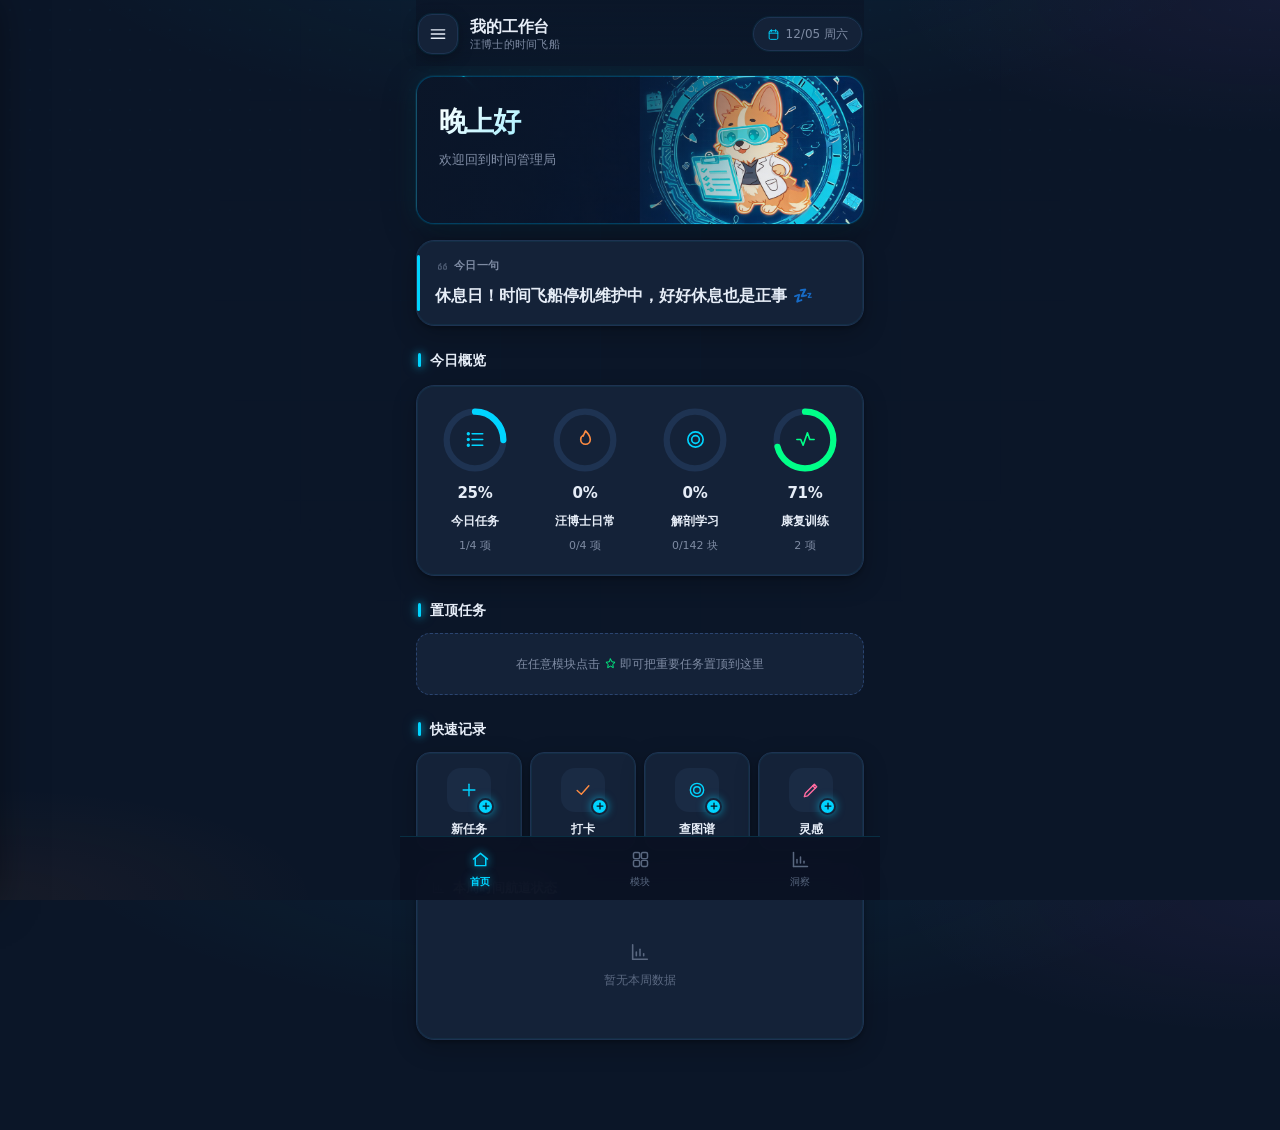
==== commit ee9a494a: "feat: update workspace Co-authored-by: traeagent <traeagent@users.noreply.github.com>" ====
--- a/dog-bureau/index.html
+++ b/dog-bureau/index.html
@@ -268,7 +268,7 @@
   .hero-v { font-size: 18px; font-weight: 700; letter-spacing: -.02em; line-height: 1; }
   .hero-l { font-size: 12px; color: var(--text-secondary); }
   .hero-bar { height: 5px; border-radius: 999px; background: var(--border); overflow:hidden; margin-top: 10px; }
-  .hero-bar i { display:block; height:100%; border-radius:999px; }
+  .hero-bar i { display:block; height:100%; border-radius:999px; box-shadow: 0 0 10px rgba(0,212,255,.45); }
 
   /* record thumbnail */
   .rec .thumb { width:48px; height:48px; border-radius:var(--radius-tile); object-fit:cover; flex:0 0 auto; margin-right:2px; }
@@ -389,6 +389,73 @@
     box-shadow: 0 0 0 1px rgba(255,77,109,.4), 0 0 20px rgba(255,77,109,.25); }
   .link-danger { color: var(--danger); background:none; border:none; font-size: 14px; font-weight: 600; cursor:pointer; }
 
+  /* ---------- ATLAS 解剖图谱 ---------- */
+  .atlas-greet { min-height: 116px; padding: 22px 20px; }
+  .atlas-badge { position:absolute; right:20px; bottom:20px; z-index:2;
+    font-size: 12px; font-weight: 700; color: var(--accent);
+    background: rgba(0,212,255,.12); border: 1px solid rgba(0,212,255,.35);
+    border-radius: 999px; padding: 5px 12px; }
+  .atlas-hero { margin-top:14px; }
+  .atlas-hero .hero-v { color: var(--accent); font-size:19px; font-weight:800; }
+
+  .atlas-tools { position: sticky; top: 56px; z-index: 12; padding: 12px 0 10px; margin-top: 12px;
+    background: linear-gradient(180deg, var(--page-bg) 70%, transparent); }
+  .atlas-search { display:flex; align-items:center; gap:9px; padding: 0 13px;
+    background: var(--surface-card); border:1px solid var(--border-input); border-radius: var(--radius-tile); color: var(--text-tertiary); }
+  .atlas-search input { border:none !important; background:none !important; padding: 11px 0 !important;
+    box-shadow:none !important; font-size: 14px !important; }
+  .atlas-chips { display:flex; gap:7px; overflow-x:auto; padding: 10px 0 2px; scrollbar-width:none; }
+  .atlas-chips::-webkit-scrollbar { display:none; }
+  .chip { flex:0 0 auto; font-size:12px; font-weight:600; padding: 7px 13px; border-radius:999px; cursor:pointer;
+    background: var(--surface-card); border:1px solid var(--border); color: var(--text-secondary);
+    transition: all .15s; white-space:nowrap; }
+  .chip.on { background: var(--accent); border-color: var(--accent); color: var(--on-accent);
+    box-shadow: 0 0 0 1px var(--accent), 0 0 14px rgba(0,212,255,.35); }
+  .chip:active { transform: scale(.95); }
+
+  .atlas-region { margin-bottom: 22px; }
+  .ar-head { display:flex; align-items:center; justify-content:space-between; margin-bottom:7px; }
+  .ar-name { font-size:15px; font-weight:800; letter-spacing:-.01em; }
+  .ar-count { font-size:12px; color: var(--module-2); font-weight:700; }
+  .ar-bar { height:4px; border-radius:999px; background: var(--surface-nested); overflow:hidden; margin-bottom:14px; }
+  .ar-bar i { display:block; height:100%; border-radius:999px; background: var(--module-2);
+    box-shadow: 0 0 8px rgba(0,212,255,.4); transition: width .25s; }
+  .atlas-group { display:flex; align-items:center; justify-content:space-between;
+    font-size:12px; color: var(--text-tertiary); font-weight:600; margin: 12px 2px 8px; letter-spacing:.02em; }
+  .atlas-group em { font-style:normal; color: var(--text-secondary); }
+
+  .mus { display:flex; align-items:center; gap:11px; padding:11px 13px; margin-bottom:7px; cursor:pointer;
+    background: var(--surface-card); border:1px solid var(--border); border-radius: var(--radius-tile);
+    transition: transform .12s, border-color .15s, box-shadow .15s; }
+  .mus:active { transform: scale(.98); }
+  .mus.on { border-color: rgba(0,255,136,.3); box-shadow: 0 0 0 1px rgba(0,255,136,.12); }
+  .mus-i { width:28px; height:28px; flex:0 0 auto; border-radius: 8px; display:grid; place-items:center;
+    font-size:11px; font-weight:700; color: var(--text-tertiary); background: var(--surface-nested); }
+  .mus.on .mus-i { color: var(--module-3); background: rgba(0,255,136,.1); }
+  .mus-t { flex:1; min-width:0; }
+  .mus-n { font-size:14px; font-weight:700; color: var(--text); line-height:1.3; }
+  .mus-e { font-size:11px; color: var(--text-tertiary); line-height:1.35; margin-top:2px;
+    overflow:hidden; text-overflow:ellipsis; white-space:nowrap; }
+  .mus-chk { width:30px; height:30px; flex:0 0 auto; border-radius:9px; cursor:pointer;
+    display:grid; place-items:center; border:1px solid var(--border-input);
+    background: var(--surface-nested); color: var(--text-tertiary); transition: all .15s; }
+  .mus-chk:active { transform: scale(.9); }
+  .mus.on .mus-chk { background: var(--module-3); border-color: var(--module-3); color:#04140a;
+    box-shadow: 0 0 12px rgba(0,255,136,.45); }
+
+  .mus-detail h2 { font-size:18px; }
+  .md-head { display:flex; align-items:center; gap:11px; margin-bottom:16px; }
+  .md-no { width:38px; height:38px; flex:0 0 auto; border-radius:10px; display:grid; place-items:center;
+    font-size:13px; font-weight:800; color: var(--module-2); background: rgba(0,212,255,.1);
+    border:1px solid rgba(0,212,255,.25); }
+  .md-en { font-size:12px; color: var(--text-tertiary); margin-top:3px; line-height:1.35; }
+  .md-state { flex:0 0 auto; font-size:11px; font-weight:700; padding:4px 9px; border-radius:999px;
+    color: var(--text-tertiary); background: var(--surface-nested); border:1px solid var(--border); }
+  .md-state.on { color: var(--module-3); background: rgba(0,255,136,.1); border-color: rgba(0,255,136,.3); }
+  .md-row { display:flex; gap:12px; padding:11px 0; border-top:1px solid var(--border); }
+  .md-k { flex:0 0 72px; font-size:12px; font-weight:700; color: var(--text-secondary); }
+  .md-v { flex:1; font-size:13px; line-height:1.6; color: var(--text); word-break: break-word; }
+
   /* ---------- insight charts ---------- */
   .bar-list { display:flex; flex-direction:column; gap:11px; margin-top:14px; }
   .bar-row { display:flex; align-items:center; gap:10px; }
@@ -488,6 +555,7 @@
      note     内容记录/日记（标题 + 正文 + 心情标签）
    图标用 icon 字段（取自下方 ICONS 图标库，全部为单色线性图标）。
    ============================================================ */
+const MUSCLES = [{"i":1,"region":"头颈部","group":"面部表情肌","name":"枕额肌（颅顶肌）","en":"Occipitofrontalis (Epicranius)","origin":"枕骨最上项线。","insert":"眉部皮肤及鼻根。","action":"提眉、使额部出现横纹；向后牵拉头皮。","nerve":"耳后神经及面神经（第Ⅶ对脑神经）颞支。","demo":"抬眉，如：一脸惊讶😳","note":""},{"i":2,"region":"头颈部","group":"面部表情肌","name":"颊肌","en":"Buccinator","origin":"上颌骨与下颌骨的牙槽突、翼突下颌缝。","insert":"口角。","action":"压紧颊部。","nerve":"面神经（第Ⅶ对脑神经）颊支。","demo":"压紧颊部，如：吹蜡烛😛","note":""},{"i":3,"region":"头颈部","group":"面部表情肌","name":"口轮匝肌","en":"Orbicularis Oris","origin":"唇红缘。","insert":"唇部皮肤及筋膜。","action":"闭唇并使唇前突（噘唇）。","nerve":"面神经（第Ⅶ对脑神经）颊支及下颌缘支。","demo":"噘嘴，如：亲吻（非法式）😘","note":""},{"i":4,"region":"头颈部","group":"咀嚼肌","name":"颞肌","en":"Temporalis","origin":"颞窝及颞筋膜。","insert":"下颌骨冠突及下颌支。","action":"上提下颌骨（闭口）并使其后缩。","nerve":"三叉神经下颌支（V3）的颞深前、后神经。","demo":"","note":""},{"i":5,"region":"头颈部","group":"咀嚼肌","name":"咬肌","en":"Masseter","origin":"颧弓下缘。","insert":"下颌支及下颌角外侧面。","action":"上提下颌骨（闭口）；协助下颌骨前伸。","nerve":"咬肌神经（三叉神经下颌支V3）。","demo":"","note":""},{"i":6,"region":"头颈部","group":"咀嚼肌","name":"翼内肌","en":"Medial Pterygoid","origin":"蝶骨翼突外侧板内侧面；上颌结节；腭骨锥突。","insert":"下颌支及下颌角内侧面。","action":"使下颌骨侧移并前伸。","nerve":"翼内肌神经（三叉神经下颌支V3）。","demo":"","note":"校注：原表“作用”未列上提下颌骨。教材（表11-3）中翼内肌是上提下颌骨（闭口）和使下颌向对侧移动的主要肌肉，并协助下颌前伸。"},{"i":7,"region":"头颈部","group":"咀嚼肌","name":"翼外肌","en":"Lateral Pterygoid","origin":"蝶骨翼突外侧板外侧面；蝶骨大翼颞下面及颞下嵴。","insert":"下颌颈。","action":"使下颌骨侧移并前伸。","nerve":"翼外肌神经（三叉神经下颌支V3）。","demo":"","note":"校注：原表“作用”未列下降下颌骨。教材（表11-3）中翼外肌下头是下降下颌骨（张口）、下颌前伸和使下颌向对侧移动的主要肌肉。"},{"i":8,"region":"头颈部","group":"颈前外侧肌群","name":"胸锁乳突肌","en":"Sternocleidomastoid","origin":"胸骨柄前面；锁骨内侧1/3。","insert":"颞骨乳突及枕骨上项线。","action":"屈颈、颈侧屈；使头转向对侧。","nerve":"副神经（第XI对脑神经）；本体感觉纤维来自第2-4颈神经前支（C2-C4）。","demo":"","note":""},{"i":9,"region":"头颈部","group":"颈前外侧肌群","name":"胸骨舌骨肌","en":"Sternohyoid","origin":"锁骨胸骨端及胸骨柄后面。","insert":"舌骨体下缘。","action":"下降舌骨。","nerve":"颈袢（C1-C3），来自颈丛前支。","demo":"","note":""},{"i":10,"region":"头颈部","group":"颈前外侧肌群","name":"前斜角肌","en":"Scalenus Anterior","origin":"C3-C6椎骨横突前结节。","insert":"第1肋斜角肌结节。","action":"屈颈、颈旋转及颈侧屈；上提第1肋。","nerve":"第4-6颈神经前支（C4-C6）。","demo":"","note":""},{"i":11,"region":"头颈部","group":"颈前外侧肌群","name":"中斜角肌","en":"Scalenus Medius","origin":"C2-C7椎骨横突后结节。","insert":"第1肋上面。","action":"颈侧屈；上提第1肋。","nerve":"第4-6颈神经前支（C4-C6）。","demo":"","note":""},{"i":12,"region":"头颈部","group":"颈前外侧肌群","name":"后斜角肌","en":"Scalenus Posterior","origin":"C4-C6椎骨横突后结节（存在变异）。","insert":"第2肋外面。","action":"颈侧屈；上提第2肋。","nerve":"第4-6颈神经前支（C4-C6）。","demo":"","note":""},{"i":13,"region":"头颈部","group":"颈前外侧肌群","name":"头长肌","en":"Longus Capitis","origin":"C3-C6椎骨横突前结节。","insert":"枕骨基底部。","action":"屈头。","nerve":"第1-3颈神经前支（C1-C3）。","demo":"","note":""},{"i":14,"region":"头颈部","group":"颈前外侧肌群","name":"颈长肌","en":"Longus Colli","origin":"下颈椎/上胸椎椎体前面。","insert":"上颈椎前面。","action":"使颈椎屈曲、旋转。","nerve":"第2-6颈神经前支（C2-C6）。","demo":"","note":""},{"i":15,"region":"头颈部","group":"枕下肌群","name":"头后小直肌","en":"Rectus Capitis Posterior Minor","origin":"寰椎（C1）后弓。","insert":"枕骨下项线及邻近区域。","action":"伸头。","nerve":"枕下神经（第1颈神经后支）。","demo":"","note":""},{"i":16,"region":"头颈部","group":"枕下肌群","name":"头后大直肌","en":"Rectus Capitis Posterior Major","origin":"枢椎（C2）棘突。","insert":"枕骨下项线。","action":"旋头、伸头。","nerve":"枕下神经（第1颈神经后支）。","demo":"","note":""},{"i":17,"region":"头颈部","group":"枕下肌群","name":"头下斜肌","en":"Obliquus Capitis Inferior","origin":"枢椎（C2）棘突。","insert":"寰椎（C1）横突。","action":"旋头。","nerve":"枕下神经（第1颈神经后支）。","demo":"","note":""},{"i":18,"region":"头颈部","group":"枕下肌群","name":"头上斜肌","en":"Obliquus Capitis Superior","origin":"寰椎（C1）横突。","insert":"枕骨上、下项线之间。","action":"头侧屈、伸头。","nerve":"枕下神经（第1颈神经后支）。","demo":"","note":""},{"i":19,"region":"躯干","group":"背部深层肌","name":"头夹肌（另有颈夹肌）","en":"Splenius Capitis","origin":"项韧带及C7-T3椎骨棘突。","insert":"颞骨乳突；枕骨上项线外侧1/3。","action":"旋头、伸头。","nerve":"第2、3颈神经后支。","demo":"","note":""},{"i":20,"region":"躯干","group":"背部深层肌","name":"头半棘肌（另有颈半棘肌、胸半棘肌）","en":"Semispinalis Capitis","origin":"下段颈椎（C4-C7）上关节突；上段胸椎（T1-T6）横突。","insert":"枕骨上、下项线之间的区域。","action":"伸头并旋头。","nerve":"枕大神经（C2）及第3颈神经后支。","demo":"","note":"校注：原表功能动作写作Extension of the trunk（伸展躯干），与本肌“作用”栏（伸头并旋头）不符；头半棘肌止于枕骨，功能动作应为伸头。"},{"i":21,"region":"躯干","group":"背部深层肌","name":"髂肋肌（胸髂肋肌+腰髂肋肌）","en":"Iliocostalis Thoracis + Lumborum","origin":"髂嵴；骶骨后外侧面；下位（第7-12）肋的肋角。","insert":"腰椎（L1-L4）横突；第1-10肋肋角。","action":"使躯干伸展、侧屈。","nerve":"胸神经和腰神经后支的外侧支。","demo":"","note":""},{"i":22,"region":"躯干","group":"背部深层肌","name":"最长肌（胸最长肌、颈最长肌+头最长肌）","en":"Longissimus Thoracis, Colli + Capitis","origin":"胸最长肌：腰椎（L1-L5）棘突、骶骨背面及髂嵴。颈+头最长肌：颈椎和胸椎（C4-T6）横突。","insert":"胸最长肌：腰椎和胸椎横突，第2-12肋。颈+头最长肌：中段颈椎（C2-C6）横突后结节；颞骨乳突。","action":"使躯干和颈伸展、侧屈；使头伸展、旋转及侧屈。","nerve":"胸神经和腰神经后支的外侧支。","demo":"","note":""},{"i":23,"region":"躯干","group":"背部深层肌","name":"棘肌（胸棘肌+颈棘肌）","en":"Spinalis Thoracis + Colli","origin":"颈、胸、腰椎（C7-L3）棘突。","insert":"C2-T8椎骨棘突。","action":"使躯干和颈伸展、侧屈。","nerve":"胸神经和上位腰神经后支。","demo":"","note":""},{"i":24,"region":"躯干","group":"背部深层肌","name":"多裂肌","en":"Multifidus","origin":"髂后上棘、骶骨背面、腰椎乳突、胸椎横突、中下段颈椎（C4-C7）关节突。","insert":"腰、胸、颈椎棘突。","action":"使颈和躯干伸展；稳定脊柱。","nerve":"颈、胸、腰神经后支的内侧支。","demo":"","note":""},{"i":25,"region":"躯干","group":"背部深层肌","name":"棘间肌/横突间肌/回旋肌","en":"Interspinales / Intertransversarii / Rotatores","origin":"棘间肌：C3-L5棘突上缘。横突间肌：C2-T1及T10-L4横突下缘。回旋肌：胸椎横突。","insert":"棘间肌：C2-L4棘突下缘。横突间肌：C1-C7及T11-L5横突上缘。回旋肌：上一节段胸椎的椎板及棘突。","action":"使躯干伸展、旋转；稳定脊柱。","nerve":"邻近颈、胸、腰神经的后支。","demo":"","note":"校注：原表写作均由脊神经后支支配；教材中横突间肌部分由前支支配（颈段前、后横突间肌及腰段外侧横突间肌由前支，腰段内侧横突间肌由后支）。"},{"i":26,"region":"躯干","group":"胸壁与呼吸肌","name":"肋间外肌","en":"External Intercostals","origin":"第1-11肋下缘。","insert":"起点下方相邻肋的上缘。","action":"上提肋骨（肋椎关节）；支撑肋间隙。","nerve":"相应肋间神经（胸神经前支）。","demo":"","note":""},{"i":27,"region":"躯干","group":"胸壁与呼吸肌","name":"肋间内肌","en":"Internal Intercostals","origin":"第1-11肋下缘及相邻肋软骨。","insert":"起点下方相邻肋及肋软骨的上缘。","action":"下降肋骨（肋椎关节）；支撑肋间隙。","nerve":"相应肋间神经（胸神经前支）。","demo":"","note":""},{"i":28,"region":"躯干","group":"胸壁与呼吸肌","name":"膈","en":"Diaphragm","origin":"剑突、第7-12肋软骨及相邻肋骨的内面、内侧及外侧弓状韧带、L1-L3椎骨。","insert":"中心腱。","action":"最主要的吸气肌。","nerve":"运动：膈神经（C3-C5）；感觉：膈神经及下位肋间神经。","demo":"吸气，如：深吸一口气，平复学解剖带来的激动心情","note":""},{"i":29,"region":"躯干","group":"腹壁与腰部肌","name":"腰方肌","en":"Quadratus Lumborum","origin":"髂嵴后半部及髂腰韧带。","insert":"第12肋下缘、腰椎（L1-L4）横突。","action":"使躯干伸展、侧屈；吸气时固定第12肋。","nerve":"第12胸神经及第1-4腰神经的前支。","demo":"","note":""},{"i":30,"region":"躯干","group":"腹壁与腰部肌","name":"腹直肌","en":"Rectus Abdominis","origin":"耻骨嵴及耻骨联合。","insert":"剑突及第5-7肋软骨。","action":"屈躯干；压缩、支撑腹腔脏器。","nerve":"第6-12胸神经前支。","demo":"","note":""},{"i":31,"region":"躯干","group":"腹壁与腰部肌","name":"腹外斜肌","en":"External Abdominal Oblique","origin":"中下位（第5-12）肋外面及下缘。","insert":"髂前上棘、髂嵴前半部、耻骨嵴、耻骨结节、白线。","action":"屈躯干、躯干侧屈及旋转；压缩、支撑腹腔脏器。","nerve":"第7-12胸神经前支。","demo":"","note":""},{"i":32,"region":"躯干","group":"腹壁与腰部肌","name":"腹内斜肌","en":"Internal Abdominal Oblique","origin":"胸腰筋膜、髂嵴、腹股沟韧带。","insert":"下位（第10-12）肋及相邻肋软骨的下缘、白线、耻骨梳。","action":"屈躯干、躯干侧屈及旋转；压缩并提供结构支撑。","nerve":"第7-12胸神经前支、髂腹下神经及髂腹股沟神经。","demo":"","note":"校注：原表此句写到provides structural support（提供结构支撑）为止，未写支撑对象；腹直肌、腹外斜肌、腹横肌同一句均写作“压缩、支撑腹腔脏器”。"},{"i":33,"region":"躯干","group":"腹壁与腰部肌","name":"腹横肌","en":"Transversus Abdominis","origin":"中下位（第7-12）肋软骨、胸腰筋膜、髂嵴及腹股沟韧带。","insert":"白线、耻骨嵴及耻骨梳。","action":"压缩、支撑腹腔脏器。","nerve":"第7-12胸神经前支、髂腹下神经及髂腹股沟神经。","demo":"","note":""},{"i":34,"region":"盆底与会阴","group":"盆膈","name":"尾骨肌","en":"Coccygeus","origin":"坐骨棘。","insert":"骶骨及尾骨前外侧面。","action":"支撑盆腔脏器。","nerve":"第4、5骶神经前支（S4-S5）。","demo":"","note":""},{"i":35,"region":"盆底与会阴","group":"盆膈","name":"耻骨肛门肌（耻骨直肠肌）","en":"Puboanalis (Puborectalis)","origin":"耻骨体后面。","insert":"纤维环绕肛管直肠连接处后方。","action":"支撑盆腔脏器；参与控便。","nerve":"肛提肌神经（S3-S4）；肛神经及会阴神经。","demo":"","note":""},{"i":36,"region":"盆底与会阴","group":"盆膈","name":"耻尾肌","en":"Pubococcygeus","origin":"耻骨体后面及肛提肌腱弓。","insert":"尾骨、耻尾肌腱、会阴体，以及女性阴道侧壁/男性前列腺。","action":"支撑盆腔脏器；参与控尿、控便。","nerve":"肛提肌神经（S3-S4）；肛神经及会阴神经。","demo":"","note":""},{"i":37,"region":"盆底与会阴","group":"盆膈","name":"髂尾肌","en":"Iliococcygeus","origin":"坐骨棘及肛提肌腱弓。","insert":"尾骨、髂尾缝及肛尾韧带。","action":"支撑盆腔脏器；参与控便。","nerve":"肛提肌神经（S3-S4）。","demo":"","note":""},{"i":38,"region":"盆底与会阴","group":"会阴肌","name":"会阴浅横肌+会阴深横肌","en":"Transverse + Deep Perineal","origin":"坐骨结节；坐骨支。","insert":"会阴体。","action":"稳定会阴体；支撑盆腔及会阴结构。","nerve":"阴部神经的会阴神经（S2-S4）。","demo":"","note":"译注：原表英文名为Transverse + Deep Perineal，其中Transverse (Perineal) 即会阴浅横肌。"},{"i":39,"region":"盆底与会阴","group":"会阴肌","name":"尿道括约肌","en":"Urethral Sphincter","origin":"左右两侧坐骨支。","insert":"纤维环绕尿道（男性为尿道膜部）。","action":"收缩尿道。","nerve":"阴部神经的会阴神经（S2-S4）。","demo":"","note":""},{"i":40,"region":"盆底与会阴","group":"会阴肌","name":"球海绵体肌","en":"Bulbospongiosus","origin":"会阴体（男性还起自阴茎腹侧的正中缝）。","insert":"女性：会阴膜及阴蒂海绵体；男性：会阴膜、尿道海绵体及阴茎海绵体的背面。","action":"女性：稳定会阴体，挤出前庭大腺分泌物，协助阴蒂勃起；男性：稳定会阴体，自尿道排出尿液和精液，协助阴茎勃起。","nerve":"阴部神经的会阴神经（S2-S4）。","demo":"协助勃起，如：生命的循环","note":""},{"i":41,"region":"盆底与会阴","group":"会阴肌","name":"坐骨海绵体肌","en":"Ischiocavernosus","origin":"坐骨结节；坐骨支。","insert":"女性：阴蒂脚；男性：阴茎脚。","action":"协助女性阴蒂勃起及男性阴茎勃起。","nerve":"阴部神经的会阴神经（S2-S4）。","demo":"协助勃起，如：生命的循环","note":""},{"i":42,"region":"上肢","group":"肩胛带肌","name":"斜方肌降部（上部）","en":"Descending Part of Trapezius","origin":"枕外隆凸、上项线、项韧带、C7棘突。","insert":"锁骨外侧1/3后面、肩胛骨肩峰。","action":"上提、后缩并上回旋肩胛带（经肩锁、胸锁关节）；伸头颈并使其侧屈。","nerve":"副神经；第3、4颈神经前支。","demo":"","note":""},{"i":43,"region":"上肢","group":"肩胛带肌","name":"斜方肌横部（中部）","en":"Transverse Part of Trapezius","origin":"C7-T4椎骨棘突。","insert":"肩胛骨肩峰、肩胛冈内侧半。","action":"后缩肩胛带（经肩锁、胸锁关节）。","nerve":"副神经；第3、4颈神经前支。","demo":"","note":""},{"i":44,"region":"上肢","group":"肩胛带肌","name":"斜方肌升部（下部）","en":"Ascending Part of Trapezius","origin":"T5-T12椎骨棘突。","insert":"肩胛冈内侧半。","action":"下降、后缩并上回旋肩胛带（经肩锁、胸锁关节）。","nerve":"副神经；第3、4颈神经前支。","demo":"","note":""},{"i":45,"region":"上肢","group":"肩胛带肌","name":"肩胛提肌","en":"Levator Scapulae","origin":"C1-C4椎骨横突。","insert":"肩胛骨上角，及肩胛冈以上的肩胛骨内侧缘。","action":"上提并下回旋肩胛带（经肩锁、胸锁关节）；伸颈、颈侧屈。","nerve":"第3、4颈神经前支；肩胛背神经（C5）。","demo":"","note":""},{"i":46,"region":"上肢","group":"肩胛带肌","name":"小菱形肌+大菱形肌","en":"Rhomboid Minor + Major","origin":"项韧带及C7-T5椎骨棘突。","insert":"肩胛骨内侧缘。","action":"后缩并下回旋肩胛带（经肩锁、胸锁关节）。","nerve":"肩胛背神经（C4-C5）。","demo":"","note":""},{"i":47,"region":"上肢","group":"肩胛带肌","name":"前锯肌","en":"Serratus Anterior","origin":"第1-9肋外面。","insert":"肩胛骨内侧缘。","action":"前伸并上回旋肩胛带（经肩锁、胸锁关节）。","nerve":"胸长神经（C5-C7）。","demo":"","note":""},{"i":48,"region":"上肢","group":"肩胛带肌","name":"锁骨下肌","en":"Subclavius","origin":"第1肋前端上面及相邻第1肋软骨。","insert":"锁骨中1/3下面。","action":"稳定锁骨。","nerve":"锁骨下肌神经（C5-C6）。","demo":"（原表未列）","note":""},{"i":49,"region":"上肢","group":"肩胛带肌","name":"胸小肌","en":"Pectoralis Minor","origin":"第3-5肋前端。","insert":"肩胛骨喙突。","action":"前伸并下回旋肩胛带（经肩锁、胸锁关节）。","nerve":"胸内侧神经及胸外侧神经（C5-T1）。","demo":"","note":"校注：原表写作胸内侧神经及胸外侧神经；教材写作仅由胸内侧神经支配。"},{"i":50,"region":"上肢","group":"肩关节肌","name":"胸大肌（锁骨头、胸肋头及腹部）","en":"Pectoralis Major — Clavicular, Sternocostal and Abdominal heads","origin":"锁骨头：锁骨内侧半前面。胸肋头：胸骨柄、胸骨体、真肋及其肋软骨。腹部：腹外斜肌腱膜。","insert":"肱骨大结节嵴，或结节间沟外侧唇。","action":"肩关节内收、内旋、水平内收；下降肩胛带（经肩锁、胸锁关节）。","nerve":"胸内侧神经及胸外侧神经（C5-T1）。","demo":"","note":""},{"i":51,"region":"上肢","group":"肩关节肌","name":"背阔肌","en":"Latissimus Dorsi","origin":"经胸腰筋膜起自T7-L5棘突；第9-12肋；髂嵴。","insert":"肱骨结节间沟底。","action":"肩关节内收、内旋、后伸。","nerve":"胸背神经（C6-C8）。","demo":"","note":""},{"i":52,"region":"上肢","group":"肩关节肌","name":"大圆肌","en":"Teres Major","origin":"肩胛骨下角后面。","insert":"肱骨小结节嵴。","action":"肩关节内收、内旋。","nerve":"肩胛下神经下支（C5-C7）。","demo":"","note":""},{"i":53,"region":"上肢","group":"肩关节肌","name":"三角肌（锁骨部、肩峰部+肩胛冈部）","en":"Deltoid (Clavicular, Acromial + Scapular Spinal Part)","origin":"锁骨外侧1/3、肩胛骨肩峰、肩胛冈。","insert":"肱骨三角肌粗隆。","action":"肩关节前屈、内旋（前束/锁骨部）；后伸、外旋（后束/肩胛冈部）；外展（全部）。","nerve":"腋神经（C5-C6）。","demo":"","note":""},{"i":54,"region":"上肢","group":"肩关节肌","name":"肩胛下肌","en":"Subscapularis","origin":"肩胛下窝。","insert":"肱骨小结节。","action":"肩关节内旋；稳定肩关节。","nerve":"肩胛下神经上、下支（C5-C7）。","demo":"","note":""},{"i":55,"region":"上肢","group":"肩关节肌","name":"冈上肌","en":"Supraspinatus","origin":"冈上窝。","insert":"肱骨大结节。","action":"肩关节外展；稳定肩关节。","nerve":"肩胛上神经（C5-C6）。","demo":"","note":""},{"i":56,"region":"上肢","group":"肩关节肌","name":"冈下肌","en":"Infraspinatus","origin":"冈下窝。","insert":"肱骨大结节。","action":"肩关节外旋、水平外展；稳定肩关节。","nerve":"肩胛上神经（C5-C6）。","demo":"","note":""},{"i":57,"region":"上肢","group":"肩关节肌","name":"小圆肌","en":"Teres Minor","origin":"肩胛骨外侧缘上半部后面。","insert":"肱骨大结节。","action":"肩关节外旋、水平外展；稳定肩关节。","nerve":"腋神经（C5-C6）。","demo":"","note":""},{"i":58,"region":"上肢","group":"上臂与肘部肌","name":"喙肱肌","en":"Coracobrachialis","origin":"肩胛骨喙突。","insert":"肱骨内侧面中1/3。","action":"肩关节内收、前屈。","nerve":"肌皮神经（C5-C7）。","demo":"","note":""},{"i":59,"region":"上肢","group":"上臂与肘部肌","name":"肱二头肌（短头+长头）","en":"Biceps Brachii — Short and Long Head","origin":"短头：肩胛骨喙突尖。长头：肩胛骨盂上结节。","insert":"桡骨粗隆及前臂筋膜。","action":"前臂旋后；屈肘，前臂旋后位时屈肘效率最高。","nerve":"肌皮神经（C5-C6）。","demo":"","note":""},{"i":60,"region":"上肢","group":"上臂与肘部肌","name":"肱肌","en":"Brachialis","origin":"肱骨远侧半前面。","insert":"尺骨冠突及尺骨粗隆。","action":"屈肘。","nerve":"肌皮神经（C5-C6）及桡神经（C7）。","demo":"","note":""},{"i":61,"region":"上肢","group":"上臂与肘部肌","name":"肱三头肌（长头、外侧头+内侧头）","en":"Triceps Brachii — Long, Lateral + Medial Heads","origin":"长头：肩胛骨盂下结节。外侧头：肱骨后面、桡神经沟以上。内侧头：肱骨后面、桡神经沟以下。","insert":"尺骨鹰嘴及邻近前臂筋膜。","action":"伸肘。长头：较弱地使肩关节内收、后伸。","nerve":"桡神经（C7）。","demo":"","note":"校注：原表神经节段只写C7；教材所列神经根为C6-T1，以C7、C8为主。"},{"i":62,"region":"上肢","group":"上臂与肘部肌","name":"肘肌","en":"Anconeus","origin":"肱骨外上髁后面。","insert":"尺骨鹰嘴；尺骨体近端。","action":"伸肘。","nerve":"桡神经（C7-C8）。","demo":"","note":""},{"i":63,"region":"上肢","group":"前臂后群（伸肌群）","name":"肱桡肌","en":"Brachioradialis","origin":"肱骨外侧髁上嵴上2/3。","insert":"桡骨远端外侧面。","action":"屈肘。","nerve":"桡神经（C5-C6）。","demo":"","note":""},{"i":64,"region":"上肢","group":"前臂后群（伸肌群）","name":"桡侧腕长伸肌","en":"Extensor Carpi Radialis Longus","origin":"肱骨外侧髁上嵴下1/3。","insert":"第2掌骨底背面。","action":"伸腕；腕桡偏（经桡腕及腕中关节）。","nerve":"桡神经（C6-C7）。","demo":"","note":""},{"i":65,"region":"上肢","group":"前臂后群（伸肌群）","name":"桡侧腕短伸肌","en":"Extensor Carpi Radialis Brevis","origin":"经伸肌总腱起自肱骨外上髁。","insert":"第3掌骨底背面。","action":"伸腕；腕桡偏（经桡腕及腕中关节）。","nerve":"桡神经深支（C7-C8）及骨间后神经（C7-C8）。","demo":"","note":"校注：原表英文拼写作Extensor Carpi Radials Brevis，此处按标准拼写写作Radialis。"},{"i":66,"region":"上肢","group":"前臂后群（伸肌群）","name":"指伸肌","en":"Extensor Digitorum","origin":"经伸肌总腱起自肱骨外上髁。","insert":"第2-5指中节及远节指骨底背面。","action":"伸示指、中指、环指和小指。","nerve":"骨间后神经（C7-C8）。","demo":"","note":""},{"i":67,"region":"上肢","group":"前臂后群（伸肌群）","name":"小指伸肌","en":"Extensor Digiti Minimi","origin":"经伸肌总腱起自肱骨外上髁。","insert":"小指指背腱膜。","action":"伸小指。","nerve":"骨间后神经（C7-C8）。","demo":"","note":""},{"i":68,"region":"上肢","group":"前臂后群（伸肌群）","name":"尺侧腕伸肌","en":"Extensor Carpi Ulnaris","origin":"经伸肌总腱起自肱骨外上髁，以及尺骨后缘。","insert":"第5掌骨底内侧。","action":"伸腕、腕尺偏。","nerve":"骨间后神经（C7-C8）。","demo":"","note":""},{"i":69,"region":"上肢","group":"前臂后群（伸肌群）","name":"旋后肌","en":"Supinator","origin":"肱骨外上髁、尺骨旋后肌嵴及旋后肌窝。","insert":"桡骨近侧1/3的前面、外侧面和后面。","action":"前臂旋后（桡尺关节）。","nerve":"骨间后神经（C6-C7）。","demo":"","note":""},{"i":70,"region":"上肢","group":"前臂后群（伸肌群）","name":"拇长展肌","en":"Abductor Pollicis Longus","origin":"尺骨近侧半和桡骨中1/3的后面，及邻近前臂骨间膜。","insert":"第1掌骨底外侧。","action":"外展并伸拇指（第1腕掌关节）。","nerve":"骨间后神经（C7-C8）。","demo":"","note":""},{"i":71,"region":"上肢","group":"前臂后群（伸肌群）","name":"拇短伸肌","en":"Extensor Pollicis Brevis","origin":"桡骨远侧半后面及邻近骨间膜。","insert":"拇指近节指骨底背面。","action":"伸拇指。","nerve":"骨间后神经（C7-C8）。","demo":"","note":""},{"i":72,"region":"上肢","group":"前臂后群（伸肌群）","name":"拇长伸肌","en":"Extensor Pollicis Longus","origin":"尺骨中1/3后面及邻近骨间膜。","insert":"拇指远节指骨底背面。","action":"伸拇指。","nerve":"骨间后神经（C7-C8）。","demo":"","note":""},{"i":73,"region":"上肢","group":"前臂后群（伸肌群）","name":"示指伸肌","en":"Extensor Indicis","origin":"尺骨远侧1/3后面及邻近骨间膜。","insert":"示指指背腱膜。","action":"伸示指。","nerve":"骨间后神经（C7-C8）。","demo":"","note":""},{"i":74,"region":"上肢","group":"前臂前群（屈肌群）","name":"旋前圆肌","en":"Pronator Teres","origin":"肱骨内侧髁上嵴及尺骨冠突内侧。","insert":"桡骨前外侧面中1/3。","action":"前臂旋前（桡尺关节）。","nerve":"正中神经（C6-C7）。","demo":"","note":""},{"i":75,"region":"上肢","group":"前臂前群（屈肌群）","name":"桡侧腕屈肌","en":"Flexor Carpi Radialis","origin":"经屈肌总腱起自肱骨内上髁。","insert":"第2、3掌骨底掌面。","action":"屈腕；腕桡偏（经桡腕及腕中关节）。","nerve":"正中神经（C6-C7）。","demo":"","note":""},{"i":76,"region":"上肢","group":"前臂前群（屈肌群）","name":"掌长肌","en":"Palmaris Longus","origin":"经屈肌总腱起自肱骨内上髁。","insert":"掌腱膜及手屈肌支持带。","action":"屈腕；稳定掌腱膜。","nerve":"正中神经（C7-C8）。","demo":"","note":""},{"i":77,"region":"上肢","group":"前臂前群（屈肌群）","name":"指浅屈肌","en":"Flexor Digitorum Superficialis","origin":"经屈肌总腱起自肱骨内上髁；尺骨冠突内侧结节；桡骨前缘近侧半。","insert":"示指、中指、环指、小指中节指骨体的掌面。","action":"屈示指、中指、环指和小指。","nerve":"正中神经（C7-T1）。","demo":"","note":""},{"i":78,"region":"上肢","group":"前臂前群（屈肌群）","name":"指深屈肌","en":"Flexor Digitorum Profundus","origin":"尺骨冠突内侧及尺骨体前面和内侧面上3/4。","insert":"示指、中指、环指、小指远节指骨底面。","action":"屈示指、中指、环指和小指。","nerve":"内侧部：尺神经（C8-T1）；外侧部：正中神经的骨间前神经（C8-T1）。","demo":"","note":"校注：原表英文拼写作Flexor Digitorum Profundis，此处按标准拼写写作Profundus。"},{"i":79,"region":"上肢","group":"前臂前群（屈肌群）","name":"尺侧腕屈肌","en":"Flexor Carpi Ulnaris","origin":"经屈肌总腱起自肱骨内上髁；尺骨体近侧2/3；尺骨鹰嘴。","insert":"豌豆骨、钩骨钩及第5掌骨底面。","action":"屈腕、腕尺偏。","nerve":"尺神经（C7-T1）。","demo":"","note":""},{"i":80,"region":"上肢","group":"前臂前群（屈肌群）","name":"旋前方肌","en":"Pronator Quadratus","origin":"尺骨远侧1/4前面。","insert":"桡骨远侧1/4前面。","action":"前臂旋前（桡尺关节）。","nerve":"正中神经的骨间前神经（C7-C8）。","demo":"","note":""},{"i":81,"region":"上肢","group":"前臂前群（屈肌群）","name":"拇长屈肌","en":"Flexor Pollicis Longus","origin":"桡骨前面及邻近前臂骨间膜。","insert":"拇指远节指骨底掌面。","action":"屈拇指。","nerve":"正中神经的骨间前神经（C7-T1）。","demo":"","note":""},{"i":82,"region":"上肢","group":"鱼际肌群","name":"拇短展肌","en":"Abductor Pollicis Brevis","origin":"手舟骨及大多角骨结节、手屈肌支持带。","insert":"拇指近节指骨底外侧。","action":"外展拇指（拇指腕掌关节）。","nerve":"正中神经返支（C8-T1）。","demo":"","note":""},{"i":83,"region":"上肢","group":"鱼际肌群","name":"拇对掌肌","en":"Opponens Pollicis","origin":"大多角骨结节及手屈肌支持带。","insert":"第1掌骨体前外侧面。","action":"使拇指与其余手指对掌。","nerve":"正中神经返支（C8-T1）。","demo":"","note":""},{"i":84,"region":"上肢","group":"鱼际肌群","name":"拇短屈肌","en":"Flexor Pollicis Brevis","origin":"大多角骨结节；头状骨及小多角骨掌面；手屈肌支持带。","insert":"拇指近节指骨底外侧。","action":"屈拇指。","nerve":"浅头：正中神经返支（C8-T1）；深头：尺神经深支（C8-T1）。","demo":"","note":""},{"i":85,"region":"上肢","group":"鱼际肌群","name":"拇收肌（斜头+横头）","en":"Adductor Pollicis — Oblique + Transverse Head","origin":"斜头：头状骨及第2、3掌骨底掌面。横头：第3掌骨体掌面。","insert":"拇指近节指骨底内侧。","action":"内收拇指（拇指腕掌关节）。","nerve":"尺神经深支（C8-T1）。","demo":"","note":""},{"i":86,"region":"上肢","group":"小鱼际肌群","name":"小指展肌（手）","en":"Abductor Digiti Minimi (Hand)","origin":"豌豆骨及尺侧腕屈肌腱。","insert":"小指近节指骨底内侧。","action":"外展小指（掌指关节）。","nerve":"尺神经深支（C8-T1）。","demo":"","note":""},{"i":87,"region":"上肢","group":"小鱼际肌群","name":"小指短屈肌（手）","en":"Flexor Digiti Minimi (Hand)","origin":"钩骨钩及手屈肌支持带。","insert":"小指近节指骨底内侧。","action":"屈小指（掌指关节）。","nerve":"尺神经深支（C8-T1）。","demo":"","note":""},{"i":88,"region":"上肢","group":"小鱼际肌群","name":"小指对掌肌","en":"Opponens Digiti Minimi","origin":"钩骨钩及手屈肌支持带。","insert":"第5掌骨内侧。","action":"使小指向拇指对掌。","nerve":"尺神经深支（C8-T1）。","demo":"","note":""},{"i":89,"region":"上肢","group":"掌中间肌群","name":"手蚓状肌1-4","en":"Lumbricals of Hand 1-4","origin":"指深屈肌腱。","insert":"第2-5指指背腱膜外侧。","action":"同时屈第2-5指掌指关节并伸指间关节。","nerve":"第1、2蚓状肌：正中神经的指掌侧总神经（C8-T1）；第3、4蚓状肌：尺神经深支（C8-T1）。","demo":"","note":""},{"i":90,"region":"上肢","group":"掌中间肌群","name":"骨间掌侧肌1-3","en":"Palmar Interossei 1-3","origin":"各掌骨朝向手中轴（第3掌骨）的一侧。","insert":"第2、4、5指近节指骨朝向手中轴一侧的指背腱膜。","action":"使示指、环指、小指向中指内收（掌指关节）；同时屈第2、4、5指掌指关节并伸指间关节。","nerve":"尺神经深支（C8-T1）。","demo":"","note":""},{"i":91,"region":"上肢","group":"掌中间肌群","name":"骨间背侧肌（手）1-4","en":"Dorsal Interossei of Hand 1-4","origin":"掌骨侧面。","insert":"第2、3、4指背离手中轴一侧的近节指骨底及指背腱膜（第3指两侧均有）。","action":"外展第2-5指（掌指关节）；同时屈第2-5指掌指关节并伸指间关节。","nerve":"尺神经深支（C8-T1）。","demo":"","note":"校注：原表“作用”写作外展第2-5指，与本肌止点（第2-4指）不符；教材写作以中指为轴外展第2-4指，小指外展由小指展肌完成。"},{"i":92,"region":"下肢","group":"髂腰肌群","name":"腰小肌","en":"Psoas Minor","origin":"T12-L1椎体及相邻椎间盘。","insert":"髂耻隆起及髋骨耻骨梳。","action":"协助屈躯干。","nerve":"第1腰神经前支。","demo":"","note":""},{"i":93,"region":"下肢","group":"髂腰肌群","name":"腰大肌","en":"Psoas Major","origin":"T12-L5椎体、横突及相邻椎间盘。","insert":"股骨小转子。","action":"屈髋；屈躯干。","nerve":"第1-3腰神经前支。","demo":"","note":""},{"i":94,"region":"下肢","group":"髂腰肌群","name":"髂肌","en":"Iliacus","origin":"髂嵴；髂窝上2/3；骶骨翼；骶髂前韧带。","insert":"经腰大肌腱止于股骨小转子。","action":"屈髋；屈躯干。","nerve":"股神经（L2-L3）。","demo":"","note":""},{"i":95,"region":"下肢","group":"大腿前群","name":"缝匠肌","en":"Sartorius","origin":"髂前上棘。","insert":"胫骨近端内侧面。","action":"屈膝并使小腿内旋；协助髋屈曲、外展、外旋。","nerve":"股神经（L2-L3）。","demo":"","note":""},{"i":96,"region":"下肢","group":"大腿前群","name":"股直肌","en":"Rectus Femoris","origin":"髂前下棘及髂骨髋臼上沟。","insert":"经股四头肌腱及髌韧带止于胫骨粗隆。","action":"伸膝；屈髋。","nerve":"股神经（L2-L4）。","demo":"","note":""},{"i":97,"region":"下肢","group":"大腿前群","name":"股内侧肌","en":"Vastus Medialis","origin":"转子间线内侧部及股骨粗线，向下延伸至内侧髁上线。","insert":"经股四头肌腱及髌韧带止于胫骨粗隆；髌骨内侧缘。","action":"伸膝。","nerve":"股神经（L2-L4）。","demo":"","note":""},{"i":98,"region":"下肢","group":"大腿前群","name":"股中间肌","en":"Vastus Intermedius","origin":"股骨体前面及外侧面。","insert":"经股四头肌腱及髌韧带止于胫骨粗隆。","action":"伸膝。","nerve":"股神经（L2-L4）。","demo":"","note":""},{"i":99,"region":"下肢","group":"大腿前群","name":"股外侧肌","en":"Vastus Lateralis","origin":"转子间线、大转子、臀肌粗隆及股骨粗线外侧唇。","insert":"经股四头肌腱及髌韧带止于胫骨粗隆；髌骨外侧缘。","action":"伸膝。","nerve":"股神经（L2-L4）。","demo":"","note":""},{"i":100,"region":"下肢","group":"大腿内侧群（内收肌群）","name":"耻骨肌","en":"Pectineus","origin":"耻骨上支。","insert":"股骨耻骨肌线。","action":"髋内收、外旋、屈曲。","nerve":"股神经（L2-L3）及闭孔神经（L2-L3）。","demo":"","note":""},{"i":101,"region":"下肢","group":"大腿内侧群（内收肌群）","name":"长收肌","en":"Adductor Longus","origin":"耻骨体前面。","insert":"股骨粗线中1/3。","action":"髋内收。","nerve":"闭孔神经前支（L2-L3）。","demo":"","note":""},{"i":102,"region":"下肢","group":"大腿内侧群（内收肌群）","name":"短收肌","en":"Adductor Brevis","origin":"耻骨体及耻骨下支。","insert":"股骨粗线内侧唇近侧1/3。","action":"髋内收。","nerve":"闭孔神经前支（L2-L3）。","demo":"","note":""},{"i":103,"region":"下肢","group":"大腿内侧群（内收肌群）","name":"股薄肌","en":"Gracilis","origin":"耻骨体及耻骨下支。","insert":"胫骨近端内侧面。","action":"屈膝并使小腿内旋；协助髋内收。","nerve":"闭孔神经（L2-L3）。","demo":"","note":""},{"i":104,"region":"下肢","group":"大腿内侧群（内收肌群）","name":"大收肌","en":"Adductor Magnus","origin":"耻骨下支、坐骨支及坐骨结节。","insert":"臀肌粗隆、股骨粗线、内侧髁上线及收肌结节。","action":"髋内收、屈曲、伸展。","nerve":"闭孔神经（L2-L4）及坐骨神经胫神经部（L4）。","demo":"","note":""},{"i":105,"region":"下肢","group":"臀肌群","name":"臀大肌","en":"Gluteus Maximus","origin":"髂骨臀后线以后的区域；骶骨、尾骨后面及骶结节韧带。","insert":"经髂胫束止于胫骨的髂胫束结节（Gerdy结节）；股骨臀肌粗隆。","action":"髋伸展、外旋、外展。","nerve":"臀下神经（L5-S2）。","demo":"","note":""},{"i":106,"region":"下肢","group":"臀肌群","name":"臀中肌","en":"Gluteus Medius","origin":"髂骨臀前线与臀后线之间的区域。","insert":"股骨大转子外侧面。","action":"髋内旋、外展。","nerve":"臀上神经（L5-S1）。","demo":"","note":""},{"i":107,"region":"下肢","group":"臀肌群","name":"臀小肌","en":"Gluteus Minimus","origin":"髂骨臀前线与臀下线之间的区域。","insert":"股骨大转子前外侧面。","action":"髋内旋、外展。","nerve":"臀上神经（L5-S1）。","demo":"","note":""},{"i":108,"region":"下肢","group":"臀肌群","name":"阔筋膜张肌","en":"Tensor Fasciae Latae","origin":"髂前上棘及髂嵴外唇前1/3。","insert":"经髂胫束止于胫骨的髂胫束结节（Gerdy结节）。","action":"协助髋内旋、外展、屈曲。","nerve":"臀上神经（L4-S1）。","demo":"","note":"校注：原表神经节段写作L4-51，应为L4-S1。"},{"i":109,"region":"下肢","group":"髋深层外旋肌","name":"梨状肌","en":"Piriformis","origin":"骶骨盆面及骶结节韧带。","insert":"股骨大转子上缘。","action":"髋外旋、水平外展。","nerve":"梨状肌神经（S1-S2）。","demo":"","note":""},{"i":110,"region":"下肢","group":"髋深层外旋肌","name":"上孖肌","en":"Superior Gemellus","origin":"坐骨棘。","insert":"股骨大转子内侧面。","action":"髋外旋、水平外展。","nerve":"闭孔内肌神经（L5-S2）。","demo":"","note":""},{"i":111,"region":"下肢","group":"髋深层外旋肌","name":"闭孔内肌","en":"Obturator Internus","origin":"闭孔膜内面及邻近骨面。","insert":"股骨大转子内侧面。","action":"髋外旋、水平外展。","nerve":"闭孔内肌神经（L5-S1）。","demo":"","note":""},{"i":112,"region":"下肢","group":"髋深层外旋肌","name":"下孖肌","en":"Inferior Gemellus","origin":"坐骨结节。","insert":"股骨大转子内侧面。","action":"髋外旋、水平外展。","nerve":"股方肌神经（L5-S1）。","demo":"","note":""},{"i":113,"region":"下肢","group":"髋深层外旋肌","name":"股方肌","en":"Quadratus Femoris","origin":"坐骨结节外侧缘。","insert":"股骨方形结节。","action":"髋外旋。","nerve":"股方肌神经（L5-S1）。","demo":"","note":""},{"i":114,"region":"下肢","group":"髋深层外旋肌","name":"闭孔外肌","en":"Obturator Externus","origin":"闭孔膜外面及邻近骨面。","insert":"股骨转子窝。","action":"髋外旋。","nerve":"闭孔神经后支（L3-L4）。","demo":"","note":""},{"i":115,"region":"下肢","group":"大腿后群（腘绳肌）","name":"股二头肌（长头+短头）","en":"Biceps Femoris — Long + Short Head","origin":"长头：坐骨结节。短头：股骨粗线及外侧髁上线。","insert":"腓骨头。","action":"屈膝并使小腿外旋；伸髋。","nerve":"长头：坐骨神经胫神经部（L5-S2）。短头：坐骨神经腓总神经部（L5-S2）。","demo":"","note":""},{"i":116,"region":"下肢","group":"大腿后群（腘绳肌）","name":"半腱肌","en":"Semitendinosus","origin":"坐骨结节。","insert":"胫骨近端内侧面。","action":"屈膝并使小腿内旋；伸髋。","nerve":"坐骨神经胫神经部（L5-S2）。","demo":"","note":""},{"i":117,"region":"下肢","group":"大腿后群（腘绳肌）","name":"半膜肌","en":"Semimembranosus","origin":"坐骨结节。","insert":"胫骨内侧髁。","action":"屈膝并使小腿内旋；伸髋。","nerve":"坐骨神经胫神经部（L5-S2）。","demo":"","note":""},{"i":118,"region":"下肢","group":"小腿后群·浅层","name":"腓肠肌（内侧头+外侧头）","en":"Gastrocnemius — Medial + Lateral Head","origin":"内侧头：股骨内侧髁及腘面。外侧头：股骨外侧髁及外侧髁上线。","insert":"经跟腱止于跟骨后面。","action":"踝跖屈；屈膝。","nerve":"胫神经（S1-S2）。","demo":"","note":""},{"i":119,"region":"下肢","group":"小腿后群·浅层","name":"比目鱼肌","en":"Soleus","origin":"腓骨头、腓骨后面、比目鱼肌线及胫骨内侧缘。","insert":"经跟腱止于跟骨后面。","action":"踝跖屈。","nerve":"胫神经（S1-S2）。","demo":"","note":""},{"i":120,"region":"下肢","group":"小腿后群·浅层","name":"跖肌","en":"Plantaris","origin":"股骨外侧髁上线。","insert":"跟骨后面。","action":"协助踝关节跖屈；协助屈膝。","nerve":"胫神经（S1-S2）。","demo":"","note":""},{"i":121,"region":"下肢","group":"小腿后群·深层","name":"腘肌","en":"Popliteus","origin":"腘肌沟。","insert":"胫骨后面、比目鱼肌线以上。","action":"使小腿内旋（膝关节）；屈膝开始时“解锁”膝关节。","nerve":"胫神经（L4-S1）。","demo":"","note":""},{"i":122,"region":"下肢","group":"小腿后群·深层","name":"踇长屈肌","en":"Flexor Hallucis Longus","origin":"腓骨后面远侧2/3及邻近小腿骨间膜。","insert":"踇趾远节趾骨底跖面。","action":"屈踇趾；踝跖屈。","nerve":"胫神经（L5-S2）。","demo":"","note":""},{"i":123,"region":"下肢","group":"小腿后群·深层","name":"胫骨后肌","en":"Tibialis Posterior","origin":"胫骨后面（比目鱼肌线以下）、腓骨后面及邻近小腿骨间膜。","insert":"足舟骨粗隆，内侧、中间及外侧楔骨跖面，第2-4跖骨底跖面。","action":"足内翻（距下关节及跗横关节）；踝跖屈。","nerve":"胫神经（L4-L5）。","demo":"","note":""},{"i":124,"region":"下肢","group":"小腿后群·深层","name":"趾长屈肌","en":"Flexor Digitorum Longus","origin":"胫骨后面（比目鱼肌线以下）。","insert":"第2-5趾远节趾骨底跖面。","action":"屈第2-5趾；踝跖屈。","nerve":"胫神经（L5-S2）。","demo":"","note":""},{"i":125,"region":"下肢","group":"小腿前群","name":"胫骨前肌","en":"Tibialis Anterior","origin":"胫骨外侧髁及胫骨外侧面近侧半，邻近小腿骨间膜。","insert":"内侧楔骨内下面及第1跖骨底。","action":"踝背屈；足内翻（距下关节及跗横关节）。","nerve":"腓深神经（L4-L5）。","demo":"","note":""},{"i":126,"region":"下肢","group":"小腿前群","name":"趾长伸肌","en":"Extensor Digitorum (Longus)","origin":"胫骨外侧髁、腓骨近侧3/4及邻近小腿骨间膜。","insert":"第2-5趾中节及远节趾骨底背面。","action":"伸第2-5趾；踝背屈。","nerve":"腓深神经（L5-S1）。","demo":"","note":""},{"i":127,"region":"下肢","group":"小腿前群","name":"踇长伸肌","en":"Extensor Hallucis Longus","origin":"腓骨内侧面及邻近小腿骨间膜。","insert":"踇趾远节趾骨底背面。","action":"伸踇趾；踝背屈。","nerve":"腓深神经（L5）。","demo":"","note":""},{"i":128,"region":"下肢","group":"小腿前群","name":"第三腓骨肌","en":"Fibularis Tertius","origin":"腓骨内侧面及邻近小腿骨间膜。","insert":"第5跖骨底及跖骨体背面。","action":"踝背屈；协助足外翻（距下关节及跗横关节）。","nerve":"腓深神经（L5-S1）。","demo":"","note":""},{"i":129,"region":"下肢","group":"小腿外侧群","name":"腓骨短肌","en":"Fibularis Brevis","origin":"腓骨外侧面及邻近肌间隔。","insert":"第5跖骨粗隆。","action":"足外翻（距下关节及跗横关节）；协助踝跖屈。","nerve":"腓浅神经（L5-S1）。","demo":"","note":""},{"i":130,"region":"下肢","group":"小腿外侧群","name":"腓骨长肌","en":"Fibularis Longus","origin":"腓骨头及腓骨外侧面，邻近肌间隔。","insert":"内侧楔骨跖面及第1跖骨底。","action":"足外翻（距下关节及跗横关节）；协助踝跖屈。","nerve":"腓浅神经（L5-S1）。","demo":"","note":""},{"i":131,"region":"足","group":"足背肌","name":"踇短肌（踇短伸肌）","en":"Extensor Hallucis Brevis","origin":"跟骨背外侧面、足伸肌下支持带及距跟骨间韧带。","insert":"踇趾近节趾骨底背面。","action":"伸踇趾。","nerve":"腓深神经（L5-S1）。","demo":"","note":"注：手册中文名作“踇短肌”，规范译名应为踇短伸肌（Extensor Hallucis Brevis），原文照录。"},{"i":132,"region":"足","group":"足背肌","name":"趾短伸肌","en":"Extensor Digitorum Brevis","origin":"跟骨背外侧面、足伸肌下支持带及距跟骨间韧带。","insert":"第2-4趾趾背腱膜。","action":"伸第2-4趾。","nerve":"腓深神经（L5-S1）。","demo":"","note":""},{"i":133,"region":"足","group":"足底第1层","name":"踇展肌","en":"Abductor Hallucis","origin":"跟骨结节内侧突、足屈肌支持带及足底腱膜。","insert":"踇趾近节趾骨底内侧。","action":"外展踇趾（跖趾关节）。","nerve":"足底内侧神经（S1-S3）。","demo":"","note":""},{"i":134,"region":"足","group":"足底第1层","name":"趾短屈肌","en":"Flexor Digitorum Brevis","origin":"跟骨结节内侧突及足底腱膜。","insert":"第2-5趾中节趾骨体跖面。","action":"屈第2-5趾。","nerve":"足底内侧神经（S1-S3）。","demo":"","note":""},{"i":135,"region":"足","group":"足底第1层","name":"小趾展肌（足）","en":"Abductor Digiti Minimi (Foot)","origin":"跟骨结节内侧突和外侧突及足底腱膜。","insert":"小趾近节趾骨底外侧。","action":"外展并屈小趾（跖趾关节）。","nerve":"足底外侧神经（S2-S3）。","demo":"","note":""},{"i":136,"region":"足","group":"足底第2层","name":"足底方肌","en":"Quadratus Plantae","origin":"跟骨跖面内侧和外侧。","insert":"趾长屈肌腱。","action":"协助屈第2-5趾。","nerve":"足底外侧神经（S1-S3）。","demo":"","note":""},{"i":137,"region":"足","group":"足底第2层","name":"足蚓状肌1-4","en":"Lumbricals of Foot 1-4","origin":"走向第2-5趾的趾长屈肌腱。","insert":"第2-5趾趾背腱膜内侧。","action":"同时屈第2-5趾跖趾关节并伸趾间关节。","nerve":"第1蚓状肌：足底内侧神经（S2-S3）；第2-4蚓状肌：足底外侧神经深支（S2-S3）。","demo":"","note":""},{"i":138,"region":"足","group":"足底第3层","name":"踇短屈肌","en":"Flexor Hallucis Brevis","origin":"骰骨及外侧楔骨跖面；胫骨后肌腱。","insert":"踇趾近节趾骨底内侧和外侧。","action":"屈踇趾。","nerve":"足底内侧神经（S1-S3）。","demo":"","note":""},{"i":139,"region":"足","group":"足底第3层","name":"踇收肌（斜头+横头）","en":"Adductor Hallucis — Oblique and Transverse Head","origin":"斜头：第2-4跖骨底跖面及腓骨长肌腱。横头：跖趾关节跖侧韧带及跖骨深横韧带。","insert":"踇趾近节趾骨底外侧。","action":"内收踇趾（跖趾关节）。","nerve":"足底外侧神经深支（S2-S3）。","demo":"","note":""},{"i":140,"region":"足","group":"足底第3层","name":"小趾短屈肌（足）","en":"Flexor Digiti Minimi of Foot","origin":"第5跖骨底跖面。","insert":"小趾近节趾骨底跖面。","action":"协助屈小趾。","nerve":"足底外侧神经浅支（S2-S3）。","demo":"","note":""},{"i":141,"region":"足","group":"足底第4层","name":"骨间足底肌1-3","en":"Plantar Interossei 1-3","origin":"第3-5跖骨底及跖骨体内侧。","insert":"第3-5趾近节趾骨底内侧及趾背腱膜。","action":"内收足趾（跖趾关节）；同时屈跖趾关节并伸趾间关节。","nerve":"第1、2骨间足底肌：足底外侧神经深支（S2-S3）；第3骨间足底肌：足底外侧神经浅支（S2-S3）。","demo":"","note":""},{"i":142,"region":"足","group":"足底第4层","name":"骨间背侧肌（足）1-4","en":"Dorsal Interossei of Foot 1-4","origin":"第1-5跖骨体内侧面；第2-4跖骨体外侧面。","insert":"第2-4趾近节趾骨底及趾背腱膜外侧（第1骨间背侧肌为内侧）。","action":"外展第3、4趾，并使第2趾外展及内收（跖趾关节）；屈跖趾关节并伸趾间关节。","nerve":"第1-3骨间背侧肌：足底外侧神经深支（S2-S3）；第4骨间背侧肌：足底外侧神经浅支（S2-S3）。","demo":"","note":"校注：原表起点写作第1-5跖骨体内侧面、第2-4跖骨体外侧面；教材写作起自相邻跖骨的相对面（第1-2、2-3、3-4、4-5跖骨之间），即第1-4跖骨外侧面与第2-5跖骨内侧面。"}];
 const CONFIG = {
   storageKey: "temporal-bureau-v2",
   owner: "时间管理局",
@@ -512,7 +580,7 @@
     { key: "checkin", label: "汪博士日常", icon: "flame",  color: "var(--module-1)",
       calc: d => { const it=d.checkin||[]; const t=today(); const done=it.filter(x=>x.log&&x.log[t]).length; return { value: it.length?Math.round(done/it.length*100):0, sub: `${done}/${it.length} 项` }; } },
     { key: "anatomy", label: "解剖学习", icon: "target",  color: "var(--module-2)",
-      calc: d => avgProgress(d.anatomy) },
+      calc: d => { const n=Object.keys(d.__learned||{}).length; return { value: Math.round(n/MUSCLES.length*100), sub: `${n}/${MUSCLES.length} 块` }; } },
     { key: "sport",   label: "康复训练", icon: "activity", color: "var(--module-3)",
       calc: d => avgProgress(d.sport) },
   ],
@@ -527,7 +595,7 @@
   quickAdd: [
     { label: "新任务", icon: "plus",   module: "todo",     tint: "#1a2b44", color: "var(--accent)" },
     { label: "打卡",   icon: "check",  module: "checkin",  tint: "#1a2b44", color: "var(--module-1)" },
-    { label: "记学习", icon: "target", module: "anatomy",  tint: "#1a2b44", color: "var(--module-2)" },
+    { label: "查图谱", icon: "target", module: "anatomy",  tint: "#1a2b44", color: "var(--module-2)" },
     { label: "灵感",   icon: "pen",    module: "note",     tint: "#1a2b44", color: "var(--module-5)" },
   ],
 
@@ -560,17 +628,8 @@
     },
     {
       key: "anatomy", name: "肌骨解剖", icon: "target", tint: "#142238", color: "var(--module-2)",
-      type: "progress", unit: "肌肉", desc: "肌肉篇 · 系统自学进度追踪",
-      fields: [
-        { key: "bodyRegion", label: "部位", type: "select", options: ["头颈", "肩带", "上臂", "前臂", "躯干", "髋部", "大腿", "小腿", "足部"] },
-        { key: "originInsertion", label: "起止点", type: "textarea", placeholder: "起点 → 止点" },
-        { key: "nerve", label: "神经支配", type: "text", placeholder: "肩胛背神经 C5" },
-      ],
-      seed: [
-        { id: 31, title: "肩带肌群", current: 0, target: 8, unit: "肌肉", note: "斜方肌、肩胛提肌、菱形肌、前锯肌…", bodyRegion: "肩带" },
-        { id: 32, title: "上臂肌群", current: 2, target: 6, unit: "肌肉", note: "肱二头肌、肱三头肌", bodyRegion: "上臂" },
-        { id: 33, title: "躯干肌群", current: 0, target: 12, unit: "肌肉", note: "", bodyRegion: "躯干" },
-      ],
+      type: "atlas", desc: "肌肉篇 · 142 块肌肉图谱与掌握进度",
+      seed: [],
     },
     {
       key: "sport", name: "康复训练", icon: "activity", tint: "#142238", color: "var(--module-3)",
@@ -639,6 +698,7 @@
   close:'<path d="M6 6l12 12M18 6 6 18"/>',
   sun:'<circle cx="12" cy="12" r="4"/><path d="M12 3v2M12 19v2M4.2 4.2l1.4 1.4M18.4 18.4l1.4 1.4M3 12h2M19 12h2M4.2 19.8l1.4-1.4M18.4 5.6l1.4-1.4"/>',
   moon:'<path d="M20 14.5A8 8 0 1 1 9.5 4 6.5 6.5 0 0 0 20 14.5z"/>',
+  search:'<circle cx="11" cy="11" r="6.5"/><path d="M16 16l4.5 4.5"/>',
 };
 function icon(name, size=22, sw=1.7){
   const path = ICONS[name] || ICONS.grid;
@@ -660,10 +720,17 @@
 
 const store = {
   load(){
+    let d = null;
     const raw = localStorage.getItem(CONFIG.storageKey);
-    if(raw){ try { return JSON.parse(raw); } catch(e){} }
-    const d = {};
-    CONFIG.modules.forEach(m => d[m.key] = structuredClone(m.seed||[]));
+    if(raw){ try { d = JSON.parse(raw); } catch(e){} }
+    if(!d){
+      d = {};
+      CONFIG.modules.forEach(m => d[m.key] = structuredClone(m.seed||[]));
+    }
+    // 解剖图谱：已掌握标记（键 = 肌肉序号）
+    if(!d.__learned || typeof d.__learned !== "object") d.__learned = {};
+    // 老版本存档补全新增模块
+    CONFIG.modules.forEach(m => { if(!Array.isArray(d[m.key])) d[m.key] = structuredClone(m.seed||[]); });
     return d;
   },
   save(){ localStorage.setItem(CONFIG.storageKey, JSON.stringify(data)); },
@@ -864,7 +931,12 @@
 
 function wireHome(){
   $("#screen").querySelectorAll("[data-open]").forEach(el=>el.onclick=()=>go(el.dataset.open));
-  $("#screen").querySelectorAll("[data-quick]").forEach(el=>el.onclick=()=>{ go(el.dataset.quick); openEditor(el.dataset.quick,null); });
+  $("#screen").querySelectorAll("[data-quick]").forEach(el=>el.onclick=()=>{
+    const k = el.dataset.quick;
+    const t = modOf(k)?.type;
+    go(k);
+    if(t !== "atlas") openEditor(k, null);
+  });
   const find=el=>(data[el.dataset.mkey]||[]).find(i=>i.id==el.dataset.id);
   // 置顶卡：就地打卡 / 完成
   $("#screen").querySelectorAll(".js-pin-chk").forEach(el=>el.onclick=e=>{
@@ -927,6 +999,7 @@
 /* ---------- MODULE VIEW ---------- */
 function renderModule(key){
   const m=modOf(key); const it=data[key]||[];
+  if(m.type==="atlas"){ renderAtlas(key); return; }
   const t=today();
   let head="", extra="";
   if(m.type==="finance"){
@@ -1043,6 +1116,177 @@
   return n;
 }
 
+/* ============================================================
+   ATLAS — 肌骨解剖图谱（142 块肌肉 · 按区域/肌群浏览 · 掌握打勾）
+   ============================================================ */
+let atlasQ = "", atlasRegion = "all", atlasOnlyNew = false;
+
+function atlasLearned(){ return Object.keys(data.__learned||{}).length; }
+function atlasIsOn(i){ return !!data.__learned?.[i]; }
+function atlasRegions(){
+  const map = new Map();
+  MUSCLES.forEach(m => map.set(m.region, (map.get(m.region)||0)+1));
+  return [...map.entries()];
+}
+
+function atlasBodyHTML(){
+  const q = atlasQ.trim().toLowerCase();
+  const list = MUSCLES.filter(x=>{
+    if(atlasRegion!=="all" && x.region!==atlasRegion) return false;
+    if(atlasOnlyNew && atlasIsOn(x.i)) return false;
+    if(q){
+      const hay = (x.name+" "+x.en+" "+x.group).toLowerCase();
+      if(!hay.includes(q)) return false;
+    }
+    return true;
+  });
+  if(!list.length){
+    return `<div class="empty"><span class="e">${icon("target",26)}</span><div>没有匹配的肌肉，换个关键词试试</div></div>`;
+  }
+  const byRegion = new Map();
+  list.forEach(x=>{
+    if(!byRegion.has(x.region)) byRegion.set(x.region, new Map());
+    const g = byRegion.get(x.region);
+    if(!g.has(x.group)) g.set(x.group, []);
+    g.get(x.group).push(x);
+  });
+  let out = "";
+  for(const [region, groups] of byRegion){
+    const rAll = MUSCLES.filter(x=>x.region===region);
+    const rDone = rAll.filter(x=>atlasIsOn(x.i)).length;
+    const rPct = rAll.length ? Math.round(rDone/rAll.length*100) : 0;
+    out += `<div class="atlas-region">
+      <div class="ar-head"><span class="ar-name">${esc(region)}</span>
+        <span class="ar-count">${rDone}/${rAll.length}</span></div>
+      <div class="ar-bar"><i style="width:${rPct}%"></i></div>`;
+    for(const [group, items] of groups){
+      const gDone = items.filter(x=>atlasIsOn(x.i)).length;
+      out += `<div class="atlas-group">
+        <span>${esc(group)}</span><em>${gDone}/${items.length}</em></div>`;
+      items.forEach(x=>{
+        const on = atlasIsOn(x.i);
+        out += `<div class="mus ${on?'on':''}" data-mus="${x.i}">
+          <div class="mus-i">${x.i}</div>
+          <div class="mus-t">
+            <div class="mus-n">${esc(x.name)}</div>
+            <div class="mus-e">${esc(x.en)}</div>
+          </div>
+          <button class="mus-chk" data-learn="${x.i}" aria-label="标记掌握">${icon("check",15,2.6)}</button>
+        </div>`;
+      });
+    }
+    out += `</div>`;
+  }
+  return out;
+}
+
+function renderAtlas(key){
+  const m = modOf(key);
+  const total = MUSCLES.length, learned = atlasLearned();
+  const pct = Math.round(learned/total*100);
+  const chips = `<button class="chip ${atlasRegion==='all'?'on':''}" data-reg="all">全部 ${total}</button>`
+    + atlasRegions().map(([r,c])=>`<button class="chip ${atlasRegion===r?'on':''}" data-reg="${attr(r)}">${esc(r)} ${c}</button>`).join("");
+
+  $("#screen").innerHTML = `
+    <div class="greet atlas-greet">
+      <div><h1>肌骨解剖</h1><p>肌肉篇 · 142 块肌肉 · 起点 / 止点 / 作用 / 神经支配</p></div>
+      <div class="atlas-badge">${atlasLearned()}/${total}</div>
+    </div>
+    <div class="hero atlas-hero">
+      <div class="hero-ic" style="background:${m.tint};color:${m.color}">${icon(m.icon,20)}</div>
+      <div style="flex:1;min-width:0">
+        <div class="hero-tx"><span class="hero-v">${pct}%</span><span class="hero-l">已掌握 ${learned} / ${total} 块</span></div>
+        <div class="hero-bar"><i style="width:${pct}%;background:${m.color}"></i></div>
+      </div>
+    </div>
+    <div class="atlas-tools">
+      <div class="atlas-search">${icon("search",16)}
+        <input id="atlas-q" placeholder="搜肌肉名 / 英文名 / 肌群" value="${attr(atlasQ)}" autocomplete="off"/>
+      </div>
+      <div class="atlas-chips">${chips}
+        <button class="chip ${atlasOnlyNew?'on':''}" id="atlas-only-new">未掌握</button>
+      </div>
+    </div>
+    <div id="atlas-body">${atlasBodyHTML()}</div>`;
+  wireAtlas(key);
+}
+
+function wireAtlas(key){
+  const q = $("#atlas-q");
+  if(q){
+    q.oninput = e => { atlasQ = e.target.value; $("#atlas-body").innerHTML = atlasBodyHTML(); wireAtlasBody(); };
+    // 阻止 iOS 键盘顶起时的滚动跳动
+    q.onfocus = () => { atlasQ = q.value; };
+  }
+  $("#screen").querySelectorAll(".atlas-chips .chip[data-reg]").forEach(el=>{
+    el.onclick = () => {
+      atlasRegion = el.dataset.reg;
+      $("#screen").querySelectorAll(".atlas-chips .chip[data-reg]").forEach(c=>c.classList.toggle("on", c.dataset.reg===atlasRegion));
+      $("#atlas-body").innerHTML = atlasBodyHTML(); wireAtlasBody();
+    };
+  });
+  const onlyNew = $("#atlas-only-new");
+  if(onlyNew) onlyNew.onclick = () => {
+    atlasOnlyNew = !atlasOnlyNew;
+    onlyNew.classList.toggle("on", atlasOnlyNew);
+    $("#atlas-body").innerHTML = atlasBodyHTML(); wireAtlasBody();
+  };
+  wireAtlasBody();
+}
+
+function wireAtlasBody(){
+  document.querySelectorAll("#atlas-body .mus").forEach(el=>{
+    el.onclick = () => openMuscle(+el.dataset.mus);
+  });
+  document.querySelectorAll("#atlas-body .mus-chk").forEach(el=>{
+    el.onclick = e => { e.stopPropagation(); toggleLearned(+el.dataset.learn); };
+  });
+}
+
+function toggleLearned(i){
+  if(!data.__learned) data.__learned = {};
+  if(data.__learned[i]) delete data.__learned[i]; else data.__learned[i] = true;
+  persist();
+}
+
+function openMuscle(i){
+  const x = MUSCLES.find(m=>m.i===i);
+  if(!x) return;
+  const on = atlasIsOn(i);
+  const rows = [
+    ["英文名", x.en],
+    ["区域 / 肌群", `${x.region} · ${x.group}`],
+    ["起点", x.origin],
+    ["止点", x.insert],
+    ["作用", x.action],
+    ["神经支配", x.nerve],
+    ["功能动作", x.demo],
+    ["校注 / 译注", x.note],
+  ].filter(([,v])=>v && String(v).trim());
+
+  const overlay = document.createElement("div"); overlay.className = "overlay";
+  overlay.innerHTML = `<div class="modal mus-detail">
+    <div class="grab"></div>
+    <div class="md-head">
+      <div class="md-no">#${x.i}</div>
+      <div style="flex:1;min-width:0">
+        <h2>${esc(x.name)}</h2>
+        <div class="md-en">${esc(x.en)}</div>
+      </div>
+      <div class="md-state ${on?'on':''}">${on?'已掌握':'未掌握'}</div>
+    </div>
+    ${rows.map(([k,v])=>`<div class="md-row"><div class="md-k">${k}</div><div class="md-v">${esc(v)}</div></div>`).join("")}
+    <div class="modal-actions">
+      <button class="btn ghost" id="md-close">关闭</button>
+      <button class="btn ${on?'danger':''}" id="md-toggle">${on?'取消掌握':'标记已掌握'}</button>
+    </div></div>`;
+  document.body.appendChild(overlay);
+  const close = () => overlay.remove();
+  overlay.onclick = e => { if(e.target === overlay) close(); };
+  overlay.querySelector("#md-close").onclick = close;
+  overlay.querySelector("#md-toggle").onclick = () => { close(); toggleLearned(i); };
+}
+
 function wireModule(key){
   const m=modOf(key);
   $("#screen").querySelectorAll(".js-chk").forEach(el=>el.onclick=e=>{
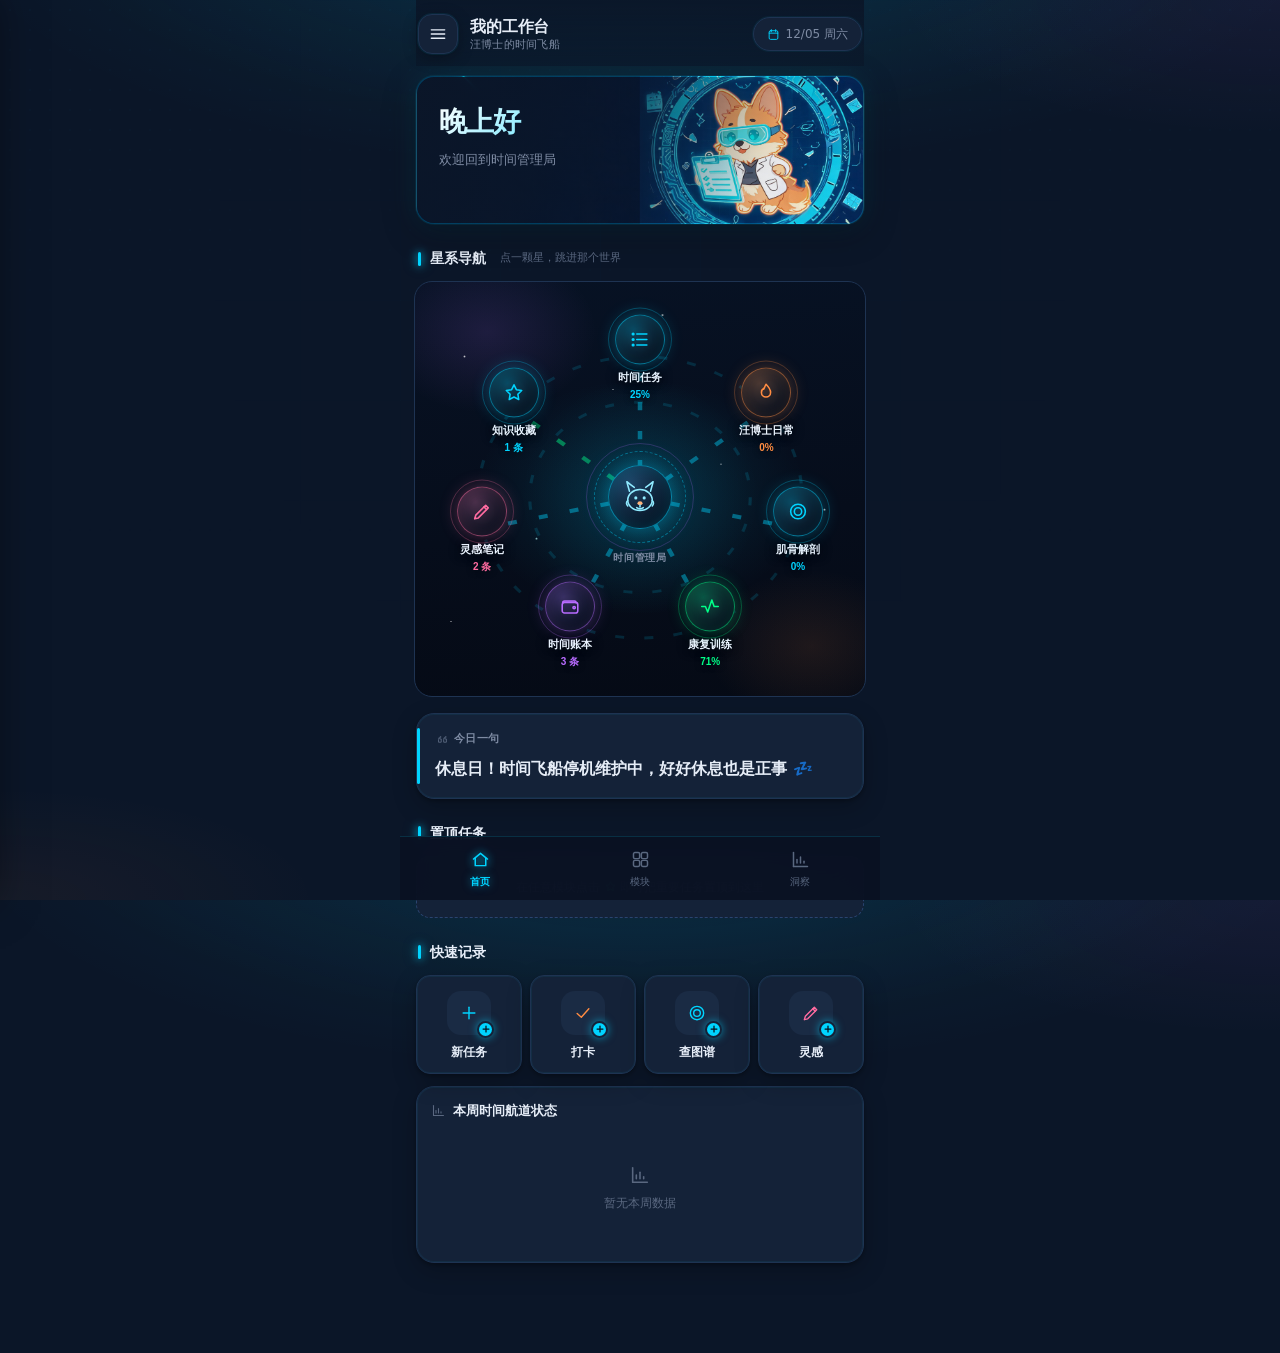
==== commit 1b960b3c: "feat: update workspace Co-authored-by: traeagent <traeagent@users.noreply.github.com>" ====
--- a/dog-bureau/index.html
+++ b/dog-bureau/index.html
@@ -81,6 +81,7 @@
     min-height: 100vh; overflow-x: hidden;
     /* 科技感渐变底：从深蓝中心向上/向外泛光 */
     background-image:
+      radial-gradient(ellipse 86% 44% at 50% -8%, var(--world, rgba(0,212,255,.09)), transparent 62%),
       radial-gradient(ellipse 80% 40% at 50% -10%, rgba(0,212,255,.08), transparent 60%),
       radial-gradient(ellipse 60% 30% at 100% 0%, rgba(184,107,255,.06), transparent 50%),
       radial-gradient(ellipse 50% 25% at 0% 100%, rgba(255,140,66,.05), transparent 50%);
@@ -139,6 +140,7 @@
     -webkit-mask: linear-gradient(#000 0 0) content-box, linear-gradient(#000 0 0);
     -webkit-mask-composite: xor; mask-composite: exclude; padding:1px; }
   .greet > * { position: relative; z-index: 1; }
+  .greet > div:first-child { max-width: 70%; }
   .greet h1 { font-size: 28px; font-weight: 800; letter-spacing: -.03em;
     background: linear-gradient(135deg, #ffffff 0%, #00d4ff 80%);
     -webkit-background-clip: text; background-clip: text; color: transparent; }
@@ -387,6 +389,107 @@
     box-shadow: none; }
   .btn.danger { background: linear-gradient(135deg, #ff4d6d, #cc3a55); color: #fff;
     box-shadow: 0 0 0 1px rgba(255,77,109,.4), 0 0 20px rgba(255,77,109,.25); }
+  /* ============ GALAXY MAP — 星系导航 ============ */
+  .sec-hint { font-size: 11px; font-weight: 500; color: var(--text-tertiary); letter-spacing: 0; margin-left: 6px; }
+  .galaxy { position: relative; height: min(120vw, 416px); margin: 12px -2px 2px; overflow: hidden;
+    border-radius: var(--radius-card); border: 1px solid var(--border);
+    background:
+      radial-gradient(ellipse 60% 46% at 50% 52%, rgba(0,212,255,.13), transparent 62%),
+      radial-gradient(ellipse 42% 34% at 16% 12%, rgba(184,107,255,.13), transparent 58%),
+      radial-gradient(ellipse 40% 32% at 88% 88%, rgba(255,140,66,.10), transparent 58%),
+      linear-gradient(175deg, #071224 0%, #060d1b 58%, #050a15 100%); }
+  .galaxy::before { content:""; position:absolute; inset:0; pointer-events:none; opacity:.75;
+    background-image:
+      radial-gradient(1.5px 1.5px at 11% 18%, #fff, transparent),
+      radial-gradient(1.5px 1.5px at 27% 62%, #bff, transparent),
+      radial-gradient(1px 1px at 44% 26%, #fff, transparent),
+      radial-gradient(1.5px 1.5px at 63% 74%, #fff, transparent),
+      radial-gradient(1px 1px at 79% 21%, #cff, transparent),
+      radial-gradient(1.5px 1.5px at 91% 55%, #fff, transparent),
+      radial-gradient(1px 1px at 8% 82%, #fff, transparent),
+      radial-gradient(1px 1px at 35% 92%, #bff, transparent),
+      radial-gradient(1.5px 1.5px at 55% 8%, #fff, transparent),
+      radial-gradient(1px 1px at 68% 44%, #fff, transparent);
+    animation: twinkle 6.5s ease-in-out infinite; }
+  .galaxy::after { content:""; position:absolute; inset:0; pointer-events:none;
+    background: radial-gradient(circle at 50% 52%, rgba(0,212,255,.10), transparent 38%);
+    animation: corePulse 4.6s ease-in-out infinite; }
+  @keyframes twinkle { 0%,100%{opacity:.75} 50%{opacity:.3} }
+  @keyframes corePulse { 0%,100%{opacity:.55} 50%{opacity:1} }
+
+  .gx-orbits { position:absolute; inset:0; width:100%; height:100%; pointer-events:none; }
+  .gx-orbits ellipse { fill:none; stroke: rgba(0,212,255,.14); stroke-width:.7; stroke-dasharray:2 4.5; }
+
+  .gx-links { position:absolute; inset:0; width:100%; height:100%; pointer-events:none; }
+  .gx-links line { stroke: rgba(0,212,255,.42); stroke-width:1; stroke-dasharray:2 5;
+    animation: flow 3.4s linear infinite; }
+  .gx-links line.hot { stroke: rgba(0,255,136,.45); animation-duration:2.6s; }
+  @keyframes flow { to { stroke-dashoffset: -14; } }
+
+  .gx-core { position:absolute; left:50%; top:52%; transform:translate(-50%,-50%);
+    width:104px; height:104px; display:grid; place-items:center; background:none; border:none;
+    padding:0; cursor:pointer; z-index:4; }
+  .gx-core .c-ring { position:absolute; border-radius:50%; border:1px dashed rgba(0,212,255,.4); }
+  .gx-core .c-ring.r1 { inset:6px; animation: spin 16s linear infinite; }
+  .gx-core .c-ring.r2 { inset:-2px; border-style:solid; border-color: rgba(184,107,255,.22);
+    animation: spin 26s linear infinite reverse; }
+  .gx-core .c-dot { width:64px; height:64px; border-radius:50%; display:grid; place-items:center;
+    font-size:26px; line-height:1;
+    background: radial-gradient(circle at 34% 28%, #1e4568, #071020 72%);
+    border:1px solid rgba(0,212,255,.55);
+    box-shadow: 0 0 26px rgba(0,212,255,.42), inset 0 0 18px rgba(0,212,255,.22);
+    animation: coreGlow 5s ease-in-out infinite; }
+  .gx-core .c-lbl { position:absolute; bottom:-16px; font-size:10px; font-weight:700; color: var(--text-secondary);
+    letter-spacing:.08em; white-space:nowrap; }
+  @keyframes spin { to { transform: rotate(360deg); } }
+  @keyframes coreGlow { 0%,100%{box-shadow:0 0 22px rgba(0,212,255,.35), inset 0 0 16px rgba(0,212,255,.2)}
+    50%{box-shadow:0 0 38px rgba(0,212,255,.6), inset 0 0 22px rgba(0,212,255,.32)} }
+
+  .planet { position:absolute; transform:translate(-50%,-50%); width:74px;
+    background:none; border:none; padding:0; cursor:pointer; z-index:3;
+    display:flex; flex-direction:column; align-items:center; gap:5px; }
+  .pl-orb { position:relative; width:50px; height:50px; border-radius:50%; display:grid; place-items:center;
+    color: var(--c);
+    background: radial-gradient(circle at 36% 30%, color-mix(in srgb, var(--c) 26%, #0b1a2c), #070f1d 74%);
+    border:1px solid color-mix(in srgb, var(--c) 48%, transparent);
+    box-shadow: 0 0 18px color-mix(in srgb, var(--c) 30%, transparent),
+                inset 0 0 12px color-mix(in srgb, var(--c) 16%, transparent);
+    animation: bobY 4.8s ease-in-out infinite; animation-delay: var(--d, 0s);
+    transition: box-shadow .2s; }
+  .planet:active .pl-orb { scale: .9; }
+  .planet:active { opacity:.85; }
+  .pl-halo { position:absolute; inset:-8px; border-radius:50%;
+    border:1px solid color-mix(in srgb, var(--c) 26%, transparent);
+    animation: haloPulse 3.4s ease-in-out infinite; animation-delay: var(--d, 0s); }
+  .pl-name { font-size:11px; font-weight:700; color:#eaf4ff; white-space:nowrap;
+    text-shadow: 0 1px 6px rgba(3,9,18,.95), 0 0 12px rgba(3,9,18,.9); }
+  .pl-sub { font-size:10px; font-weight:700; color: var(--c); line-height:1;
+    text-shadow: 0 1px 6px rgba(3,9,18,.95); }
+  @keyframes bobY { 0%,100%{transform:translateY(0)} 50%{transform:translateY(-5px)} }
+  @keyframes haloPulse { 0%,100%{opacity:.35; transform:scale(.92)} 50%{opacity:.9; transform:scale(1.06)} }
+
+  /* ============ WARP — 跃迁动画 ============ */
+  .warp { position:fixed; inset:0; z-index:80; pointer-events:none; display:grid; place-items:center;
+    background: radial-gradient(circle at 50% 50%, rgba(0,212,255,.28), rgba(3,8,16,.94) 62%);
+    animation: warpFade .82s ease-out forwards; }
+  .warp .wring { position:absolute; width:36px; height:36px; border-radius:50%;
+    border:2px solid rgba(120,240,255,.95);
+    box-shadow: 0 0 32px rgba(0,220,255,.75), inset 0 0 24px rgba(0,220,255,.6);
+    animation: wring .62s cubic-bezier(.22,.72,.32,1) forwards; }
+  .warp .wring.w2 { animation-delay:.09s; border-color: rgba(184,107,255,.8); }
+  .warp .streak { position:absolute; left:50%; top:50%; width:2px; height:58px; margin-left:-1px;
+    transform-origin: 50% 0; border-radius:2px;
+    background: linear-gradient(180deg, transparent, rgba(160,242,255,.95), transparent);
+    animation: streak .6s ease-in forwards; animation-delay: var(--sd, 0s); }
+  @keyframes wring { 0%{opacity:.95; transform:scale(.35)} 70%{opacity:.8} 100%{opacity:0; transform:scale(15)} }
+  @keyframes streak { 0%{opacity:0; transform:rotate(var(--a)) translateY(8px) scaleY(.35)}
+    55%{opacity:.9} 100%{opacity:0; transform:rotate(var(--a)) translateY(42vh) scaleY(1.7)} }
+  @keyframes warpFade { 0%{opacity:0} 14%{opacity:1} 100%{opacity:0} }
+
+  /* 进入模块世界的入场动画 */
+  #screen.to-world { animation: worldIn .52s cubic-bezier(.2,.7,.3,1); }
+  @keyframes worldIn { 0%{opacity:0; transform:scale(.955) translateY(10px)} 100%{opacity:1; transform:none} }
+
   .link-danger { color: var(--danger); background:none; border:none; font-size: 14px; font-weight: 600; cursor:pointer; }
 
   /* ---------- ATLAS 解剖图谱 ---------- */
@@ -770,12 +873,55 @@
   const hour = now.getHours();
   const hi = hour<5?"夜深了":hour<11?"早上好":hour<13?"中午好":hour<18?"下午好":"晚上好";
 
-  // overview rings
-  const rings = CONFIG.overview.map(o=>{
-    const r=o.calc(data);
-    return `<div class="ring" data-open="${o.key}"><div class="dial">${ringSVG(r.value,o.color)}<span class="mid" style="color:${o.color}">${icon(o.icon,23)}</span></div>
-      <div class="pct">${r.value}%</div><div class="lbl">${o.label}</div><div class="sub">${r.sub}</div></div>`;
-  }).join("");
+  // ---- 星系导航：模块 = 轨道上的星球，中心 = 时间管理局核心 ----
+  const mods = CONFIG.modules;
+  const orbits = mods.map((m,i)=>{
+    const a = (-90 + i*360/mods.length) * Math.PI/180;
+    return { m, x: 50 + 36*Math.cos(a), y: 52 + 34*Math.sin(a) };
+  });
+  const pctOf = key => {
+    const o = CONFIG.overview.find(o=>o.key===key);
+    if(o){ const r=o.calc(data); return `${r.value}%`; }
+    const n = (data[key]||[]).length;
+    return n ? `${n} 条` : "";
+  };
+  const links = orbits.map(p=>
+    `<line x1="50" y1="52" x2="${p.x.toFixed(1)}" y2="${p.y.toFixed(1)}"${p.m.key==="hot"?' class="hot"':''}/>`
+  ).join("");
+  const planets = orbits.map((p,i)=>`
+    <button class="planet" data-open="${p.m.key}"
+      style="left:${p.x.toFixed(1)}%;top:${p.y.toFixed(1)}%;--c:${p.m.color};--d:${(i*0.52).toFixed(2)}s">
+      <span class="pl-orb"><span class="pl-halo"></span>${icon(p.m.icon,22)}</span>
+      <span class="pl-name">${esc(p.m.name)}</span>
+      <span class="pl-sub">${pctOf(p.m.key)}</span>
+    </button>`).join("");
+  const galaxy = `<div class="galaxy">
+    <svg class="gx-orbits" viewBox="0 0 100 100" preserveAspectRatio="none">
+      <ellipse cx="50" cy="52" rx="36" ry="34"/>
+      <ellipse cx="50" cy="52" rx="24.5" ry="23"/>
+    </svg>
+    <svg class="gx-links" viewBox="0 0 100 100" preserveAspectRatio="none">${links}</svg>
+    <button class="gx-core" data-open="insight" aria-label="全局洞察">
+      <span class="c-ring r1"></span><span class="c-ring r2"></span>
+      <span class="c-dot">
+        <svg viewBox="0 0 48 48" width="42" height="42" fill="none"
+             stroke="#8feaff" stroke-width="1.8" stroke-linecap="round" stroke-linejoin="round">
+          <path d="M12 17.5 Q9.5 9 9 6.5 Q13.5 10.5 17.5 13"/>
+          <path d="M36 17.5 Q38.5 9 39 6.5 Q34.5 10.5 30.5 13"/>
+          <ellipse cx="24" cy="27.5" rx="14" ry="12"/>
+          <circle cx="19.2" cy="25" r="1.8" fill="#8feaff" stroke="none"/>
+          <circle cx="28.8" cy="25" r="1.8" fill="#8feaff" stroke="none"/>
+          <ellipse cx="24" cy="31" rx="2.9" ry="2.1" fill="#ffb27a" stroke="none"/>
+          <path d="M24 33.1 v2.3"/>
+          <path d="M20.2 36.2 q3.8 2.8 7.6 0"/>
+          <path d="M10 28 q-2.8 3 0 6.2"/>
+          <path d="M38 28 q2.8 3 0 6.2"/>
+        </svg>
+      </span>
+      <span class="c-lbl">时间管理局</span>
+    </button>
+    ${planets}
+  </div>`;
 
   // pinned tasks (置顶) — 跨模块收集 item.pinned；就地交互，不跳转
   const pins=[];
@@ -809,9 +955,9 @@
 
   $("#screen").innerHTML = `
     <div class="greet"><div><h1>${hi}</h1><p>欢迎回到${CONFIG.owner}</p></div></div>
+    <div class="sec-title">星系导航 <span class="sec-hint">点一颗星，跳进那个世界</span></div>
+    ${galaxy}
     <div class="quote"><span class="tag">${icon("quote",13)} 今日一句</span><div class="txt">${esc(q)}</div></div>
-    <div class="sec-title">今日概览</div>
-    <div class="card rings">${rings}</div>
     <div class="sec-title">置顶任务</div>
     <div class="pin-list">${pinned}</div>
     <div class="sec-title">快速记录</div>
@@ -930,7 +1076,10 @@
 }
 
 function wireHome(){
-  $("#screen").querySelectorAll("[data-open]").forEach(el=>el.onclick=()=>go(el.dataset.open));
+  $("#screen").querySelectorAll("[data-open]").forEach(el=>el.onclick=()=>{
+    const isNode = el.classList.contains("planet") || el.classList.contains("gx-core");
+    if(isNode) warpTo(el.dataset.open); else go(el.dataset.open);
+  });
   $("#screen").querySelectorAll("[data-quick]").forEach(el=>el.onclick=()=>{
     const k = el.dataset.quick;
     const t = modOf(k)?.type;
@@ -1415,8 +1564,35 @@
 }
 
 /* ---------- router / nav ---------- */
-function go(v){ view=v; closeDrawer(); render(); window.scrollTo({top:0}); }
+function go(v){
+  view=v; closeDrawer(); render(); window.scrollTo({top:0});
+  // 进入新世界的入场动画
+  const s=$("#screen");
+  s.classList.remove("to-world"); void s.offsetWidth;
+  if(v!=="home") s.classList.add("to-world");
+}
+
+/* 跃迁：点击星球 → 时空隧道 → 落地新世界 */
+let warping=false;
+function warpTo(key){
+  if(warping || view===key) return;
+  warping=true;
+  const o=document.createElement("div"); o.className="warp";
+  let st="";
+  for(let i=0;i<16;i++) st+=`<i class="streak" style="--a:${i*22.5}deg;--sd:${(i%4)*0.045}s"></i>`;
+  o.innerHTML=`<div class="wring"></div><div class="wring w2"></div>${st}`;
+  document.body.appendChild(o);
+  setTimeout(()=>go(key), 360);
+  setTimeout(()=>{ o.remove(); warping=false; }, 920);
+}
+
 function render(){
+  // 每个模块 = 一个独立“世界”，换一层环境光
+  const wm = (view==="home"||view==="insight") ? null : modOf(view);
+  document.documentElement.style.setProperty(
+    "--world",
+    wm ? `color-mix(in srgb, ${wm.color} 17%, transparent)` : "rgba(0,212,255,.09)"
+  );
   // top title
   if(view==="home"){ $("#topTitle").firstChild.textContent="我的工作台"; $("#topSub").textContent=CONFIG.slogan; }
   else if(view==="insight"){ $("#topTitle").firstChild.textContent="洞察"; $("#topSub").textContent="统计与复盘"; }
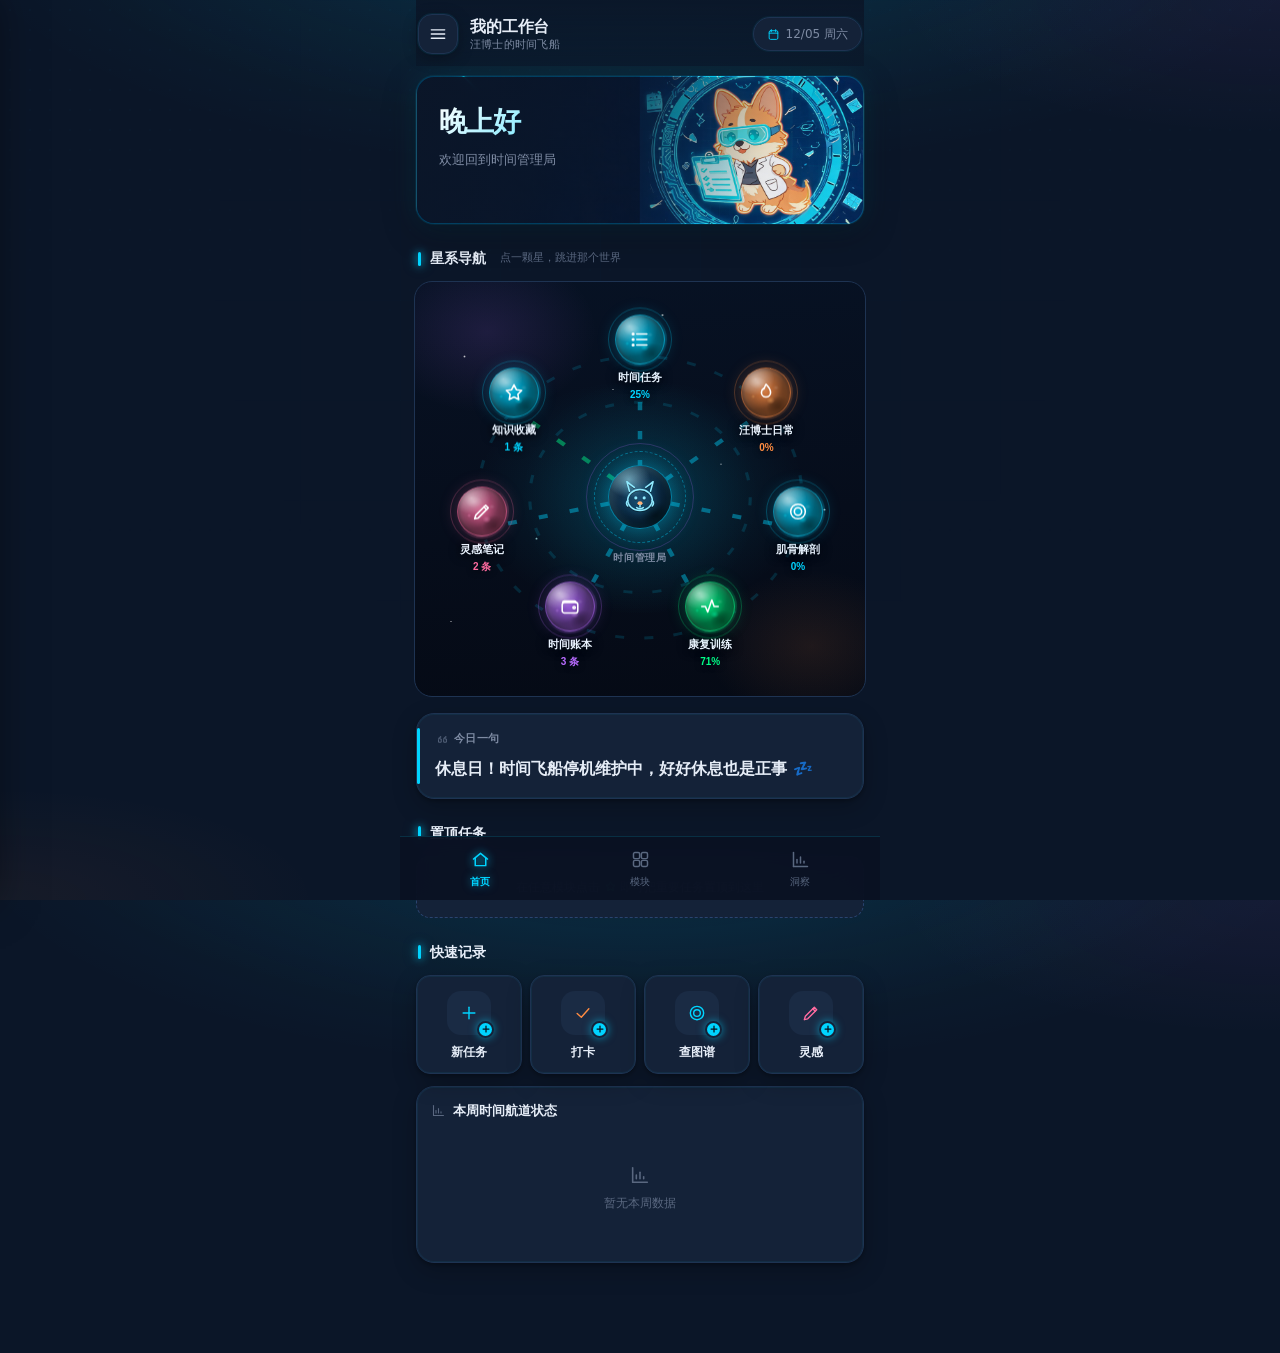
==== commit bab0159c: "feat: update workspace Co-authored-by: traeagent <traeagent@users.noreply.github.com>" ====
--- a/dog-bureau/index.html
+++ b/dog-bureau/index.html
@@ -434,11 +434,19 @@
   .gx-core .c-ring.r2 { inset:-2px; border-style:solid; border-color: rgba(184,107,255,.22);
     animation: spin 26s linear infinite reverse; }
   .gx-core .c-dot { width:64px; height:64px; border-radius:50%; display:grid; place-items:center;
-    font-size:26px; line-height:1;
-    background: radial-gradient(circle at 34% 28%, #1e4568, #071020 72%);
+    /* 核心星球：左上高光 + 右下阴影 + 中心电青底色 */
+    background:
+      radial-gradient(ellipse 60% 50% at 32% 22%, rgba(180,240,255,.55) 0%, rgba(180,240,255,0) 58%),
+      radial-gradient(ellipse 38% 34% at 76% 80%, rgba(0,0,0,.5) 0%, rgba(0,0,0,0) 65%),
+      radial-gradient(circle at 50% 50%, #1e4568 0%, #0b1f38 55%, #050d1b 100%);
     border:1px solid rgba(0,212,255,.55);
-    box-shadow: 0 0 26px rgba(0,212,255,.42), inset 0 0 18px rgba(0,212,255,.22);
+    box-shadow:
+      0 0 28px rgba(0,212,255,.45),
+      inset -6px -8px 14px rgba(0,0,0,.45),
+      inset 5px 6px 12px rgba(255,255,255,.14),
+      inset 0 0 20px rgba(0,212,255,.22);
     animation: coreGlow 5s ease-in-out infinite; }
+  .gx-core .c-dot svg { filter: drop-shadow(0 1px 0 rgba(0,0,0,.35)) drop-shadow(0 0 4px rgba(0,212,255,.35)); }
   .gx-core .c-lbl { position:absolute; bottom:-16px; font-size:10px; font-weight:700; color: var(--text-secondary);
     letter-spacing:.08em; white-space:nowrap; }
   @keyframes spin { to { transform: rotate(360deg); } }
@@ -447,16 +455,47 @@
 
   .planet { position:absolute; transform:translate(-50%,-50%); width:74px;
     background:none; border:none; padding:0; cursor:pointer; z-index:3;
-    display:flex; flex-direction:column; align-items:center; gap:5px; }
+    display:flex; flex-direction:column; align-items:center; gap:5px;
+    perspective: 400px; }
   .pl-orb { position:relative; width:50px; height:50px; border-radius:50%; display:grid; place-items:center;
-    color: var(--c);
-    background: radial-gradient(circle at 36% 30%, color-mix(in srgb, var(--c) 26%, #0b1a2c), #070f1d 74%);
-    border:1px solid color-mix(in srgb, var(--c) 48%, transparent);
-    box-shadow: 0 0 18px color-mix(in srgb, var(--c) 30%, transparent),
-                inset 0 0 12px color-mix(in srgb, var(--c) 16%, transparent);
+    color: #fff;
+    /* 立体光球：左上高光 + 右下阴影 + 环境光底 */
+    background:
+      radial-gradient(ellipse 72% 62% at 28% 22%, rgba(255,255,255,.55) 0%, rgba(255,255,255,0) 55%),
+      radial-gradient(ellipse 42% 38% at 78% 82%, rgba(0,0,0,.55) 0%, rgba(0,0,0,0) 65%),
+      radial-gradient(circle at 50% 50%, color-mix(in srgb, var(--c) 82%, #0b1a2c) 0%, color-mix(in srgb, var(--c) 55%, #050a14) 60%, #050913 100%);
+    border:1px solid color-mix(in srgb, var(--c) 38%, transparent);
+    box-shadow:
+      /* 外层发光 halo */
+      0 0 18px color-mix(in srgb, var(--c) 28%, transparent),
+      /* 右下投影 —— 最立体的关键 */
+      inset -6px -8px 14px rgba(0,0,0,.55),
+      /* 左上高光 —— 让球面鼓起来 */
+      inset 5px 6px 12px rgba(255,255,255,.12),
+      /* 内部中心亮度 */
+      inset 0 0 18px color-mix(in srgb, var(--c) 15%, transparent);
     animation: bobY 4.8s ease-in-out infinite; animation-delay: var(--d, 0s);
-    transition: box-shadow .2s; }
-  .planet:active .pl-orb { scale: .9; }
+    transition: transform .18s cubic-bezier(.2,.7,.3,1);
+    transform-style: preserve-3d; }
+  /* 表面斑点纹理（噪点感）+ 高光微闪 */
+  .pl-orb::before { content:""; position:absolute; inset:4px; border-radius:50%;
+    background:
+      radial-gradient(ellipse 14px 10px at 30% 26%, rgba(255,255,255,.25), transparent 60%),
+      radial-gradient(ellipse 7px 6px at 62% 70%, color-mix(in srgb, var(--c) 45%, transparent), transparent 60%),
+      radial-gradient(ellipse 5px 4px at 75% 38%, rgba(255,255,255,.12), transparent 60%),
+      radial-gradient(circle 3px at 18% 60%, color-mix(in srgb, var(--c) 30%, transparent), transparent 70%);
+    mix-blend-mode: screen; pointer-events:none; }
+  /* 大气边缘反射 */
+  .pl-orb::after { content:""; position:absolute; inset:-3px; border-radius:50%; pointer-events:none;
+    background: radial-gradient(circle at 30% 30%, transparent 52%, color-mix(in srgb, var(--c) 22%, transparent) 70%, transparent 85%);
+    animation: haloPulse 3.4s ease-in-out infinite; animation-delay: var(--d, 0s); }
+  .planet:hover .pl-orb { transform: translateZ(8px) scale(1.06);
+    box-shadow:
+      0 0 28px color-mix(in srgb, var(--c) 55%, transparent),
+      inset -6px -8px 14px rgba(0,0,0,.5),
+      inset 5px 6px 12px rgba(255,255,255,.15),
+      inset 0 0 22px color-mix(in srgb, var(--c) 22%, transparent); }
+  .planet:active .pl-orb { transform: translateZ(-6px) scale(.92); }
   .planet:active { opacity:.85; }
   .pl-halo { position:absolute; inset:-8px; border-radius:50%;
     border:1px solid color-mix(in srgb, var(--c) 26%, transparent);
@@ -481,14 +520,33 @@
     transform-origin: 50% 0; border-radius:2px;
     background: linear-gradient(180deg, transparent, rgba(160,242,255,.95), transparent);
     animation: streak .6s ease-in forwards; animation-delay: var(--sd, 0s); }
+  /* 反向跃迁：光环收缩、星条向内聚合 */
+  .warp.back {
+    background: radial-gradient(circle at 50% 50%, rgba(255,140,66,.22), rgba(3,8,16,.94) 62%);
+    animation: warpFadeRev .76s cubic-bezier(.6,.05,.9,.25) forwards; }
+  .warp.back .wring { border-color: rgba(255,190,130,.9);
+    box-shadow: 0 0 32px rgba(255,140,66,.65), inset 0 0 24px rgba(255,140,66,.5);
+    animation: wringRev .58s cubic-bezier(.6,.05,.9,.25) forwards; }
+  .warp.back .wring.w2 { animation-delay:.06s; border-color: rgba(255,107,160,.75); }
+  .warp.back .streak { background: linear-gradient(180deg, transparent, rgba(255,190,130,.95), transparent);
+    animation: streakRev .52s cubic-bezier(.6,.05,.9,.25) forwards; animation-delay: var(--sd, 0s); }
   @keyframes wring { 0%{opacity:.95; transform:scale(.35)} 70%{opacity:.8} 100%{opacity:0; transform:scale(15)} }
+  @keyframes wringRev { 0%{opacity:.9; transform:scale(14)} 60%{opacity:.7} 100%{opacity:0; transform:scale(.3)} }
   @keyframes streak { 0%{opacity:0; transform:rotate(var(--a)) translateY(8px) scaleY(.35)}
     55%{opacity:.9} 100%{opacity:0; transform:rotate(var(--a)) translateY(42vh) scaleY(1.7)} }
+  @keyframes streakRev { 0%{opacity:0; transform:rotate(var(--a)) translateY(42vh) scaleY(1.7)}
+    50%{opacity:.9} 100%{opacity:0; transform:rotate(var(--a)) translateY(6px) scaleY(.25)} }
   @keyframes warpFade { 0%{opacity:0} 14%{opacity:1} 100%{opacity:0} }
+  @keyframes warpFadeRev { 0%{opacity:0} 12%{opacity:1} 100%{opacity:0} }
 
   /* 进入模块世界的入场动画 */
   #screen.to-world { animation: worldIn .52s cubic-bezier(.2,.7,.3,1); }
+  #screen.to-home  { animation: galaxyIn .62s cubic-bezier(.2,.7,.3,1); }
   @keyframes worldIn { 0%{opacity:0; transform:scale(.955) translateY(10px)} 100%{opacity:1; transform:none} }
+  @keyframes galaxyIn {
+    0%{ opacity:0; transform:scale(1.08); filter: blur(4px); }
+    100%{ opacity:1; transform:none; filter:none; }
+  }
 
   .link-danger { color: var(--danger); background:none; border:none; font-size: 14px; font-weight: 600; cursor:pointer; }
 
@@ -1564,26 +1622,38 @@
 }
 
 /* ---------- router / nav ---------- */
-function go(v){
+function go(v, opts={}){
   view=v; closeDrawer(); render(); window.scrollTo({top:0});
-  // 进入新世界的入场动画
   const s=$("#screen");
-  s.classList.remove("to-world"); void s.offsetWidth;
+  s.classList.remove("to-world","to-home"); void s.offsetWidth;
   if(v!=="home") s.classList.add("to-world");
-}
-
-/* 跃迁：点击星球 → 时空隧道 → 落地新世界 */
+  else if(opts._fromWarpBack) s.classList.add("to-home");
+}
+
+/* 跃迁：方向 forward = 放大进入新世界；方向 back = 收缩返回星系 */
 let warping=false;
-function warpTo(key){
-  if(warping || view===key) return;
+function warpTo(key, dir="forward"){
+  if(warping || (dir==="forward" && view===key)) return;
+  if(dir==="back" && view==="home") return;
   warping=true;
-  const o=document.createElement("div"); o.className="warp";
+  const back = dir==="back";
+  const o=document.createElement("div"); o.className="warp"+(back?" back":"");
   let st="";
-  for(let i=0;i<16;i++) st+=`<i class="streak" style="--a:${i*22.5}deg;--sd:${(i%4)*0.045}s"></i>`;
+  for(let i=0;i<18;i++) st+=`<i class="streak" style="--a:${i*20}deg;--sd:${(i%4)*0.038}s"></i>`;
   o.innerHTML=`<div class="wring"></div><div class="wring w2"></div>${st}`;
   document.body.appendChild(o);
-  setTimeout(()=>go(key), 360);
-  setTimeout(()=>{ o.remove(); warping=false; }, 920);
+  setTimeout(()=>{
+    if(back) go("home",{_fromWarpBack:true});
+    else go(key);
+  }, back?320:360);
+  setTimeout(()=>{ o.remove(); warping=false; }, 900);
+}
+
+/* 页面跳转统一走 warpTo —— 从非首页走“正向跃迁”，从非首页→首页走“反向跃迁” */
+function navGo(key){
+  if(view===key) return;
+  if(view!=="home" && key==="home") warpTo(key,"back");
+  else warpTo(key,"forward");
 }
 
 function render(){
@@ -1614,7 +1684,7 @@
     .concat(CONFIG.modules.map(m=>`<div class="ditem" data-go="${m.key}">${icon(m.icon,20)}${m.name}</div>`))
     .concat([`<div class="ditem" data-go="insight">${icon("chart",20)}洞察</div>`]);
   $("#drawerList").innerHTML=items.join("");
-  $("#drawerList").querySelectorAll("[data-go]").forEach(el=>el.onclick=()=>go(el.dataset.go));
+  $("#drawerList").querySelectorAll("[data-go]").forEach(el=>el.onclick=()=>navGo(el.dataset.go));
 }
 function openDrawer(){
   $("#drawerList").querySelectorAll(".ditem").forEach(el=>el.classList.toggle("active", el.dataset.go===view));
@@ -1629,7 +1699,7 @@
 $("#nav").querySelectorAll(".n").forEach(n=>n.onclick=()=>{
   const t=n.dataset.nav;
   if(t==="drawer") openDrawer();
-  else go(t);
+  else navGo(t);
 });
 
 /* ---------- avatar upload ---------- */
